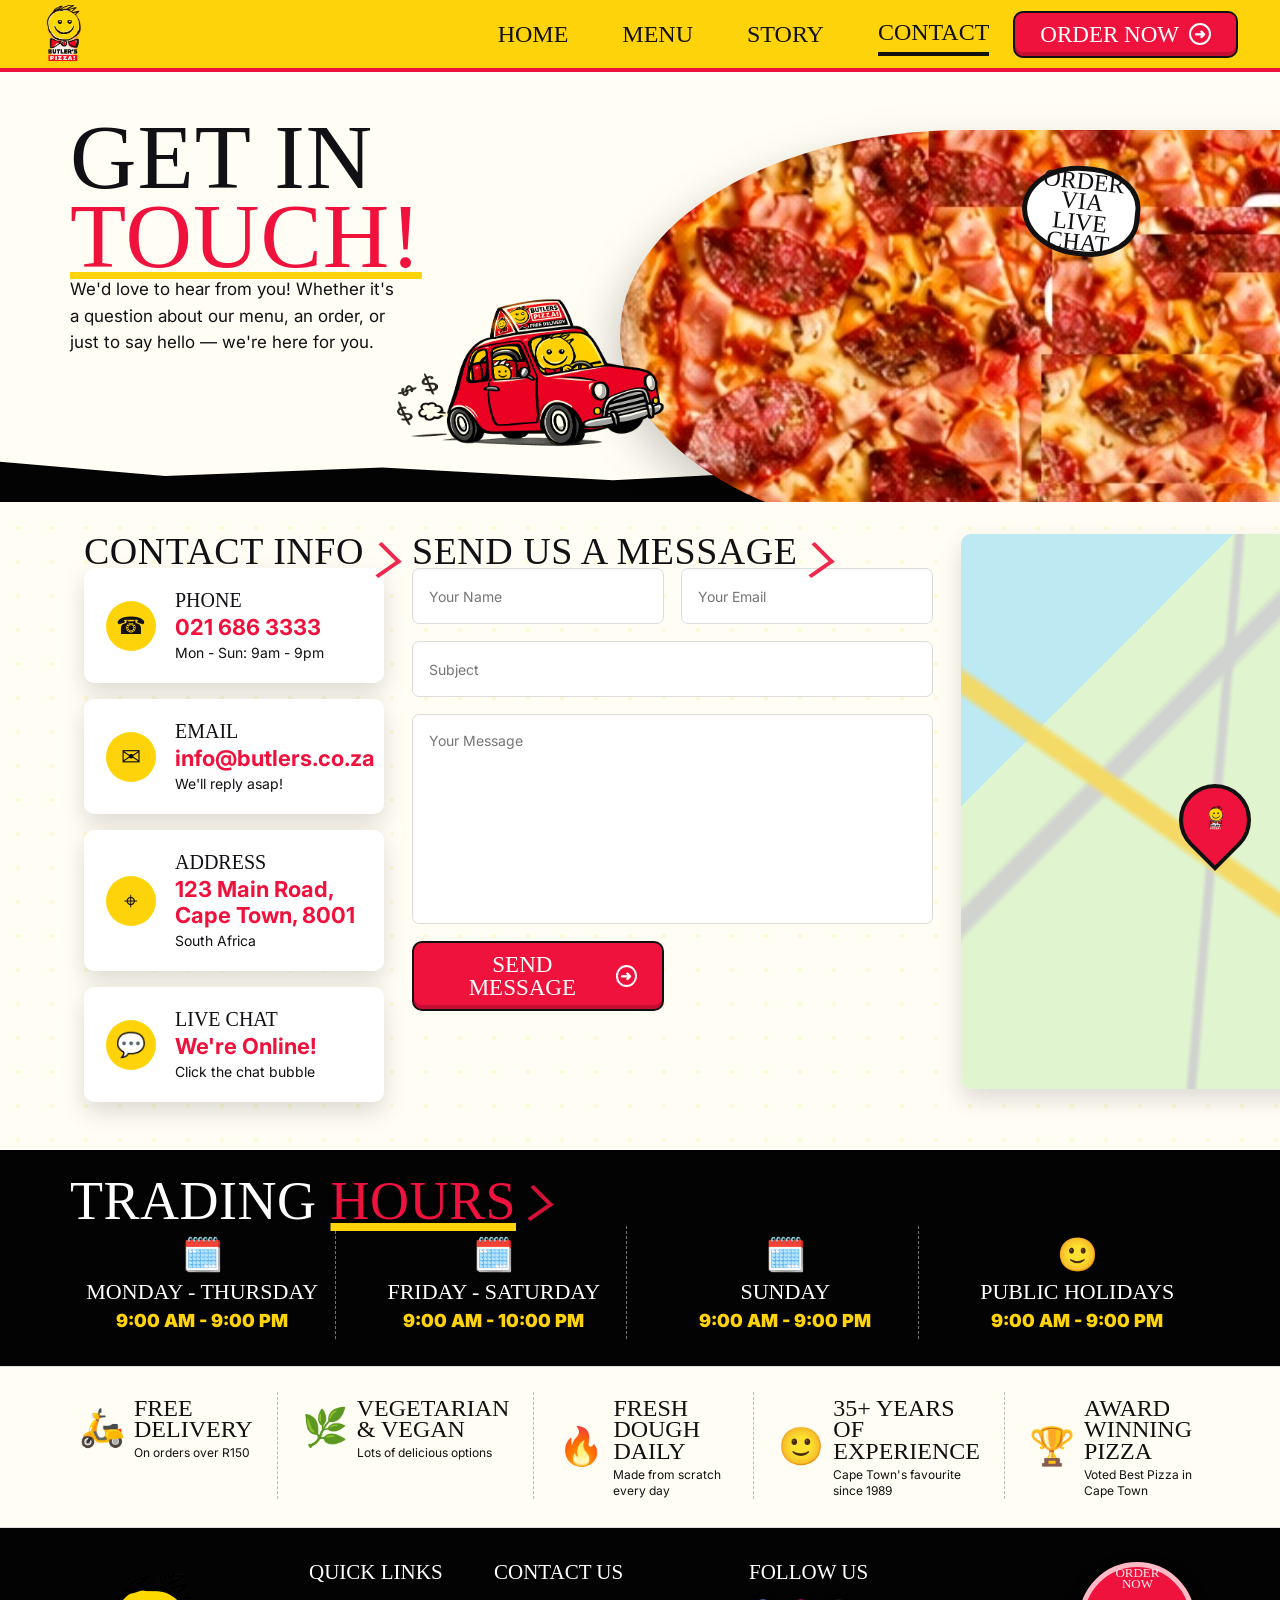
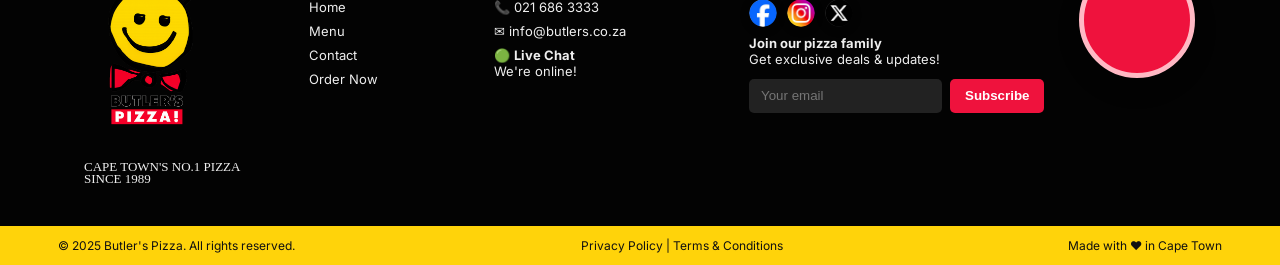
==== contact.html @ 82b2c45b "Initial Butler's Pizza website" ====
<!DOCTYPE html>

<html lang="en">
<head>
<meta charset="utf-8"/>
<meta content="width=device-width, initial-scale=1.0" name="viewport"/>
<title>
   Butler's Pizza | Contact
  </title>
<link href="https://fonts.googleapis.com" rel="preconnect"/>
<link crossorigin="" href="https://fonts.gstatic.com" rel="preconnect"/>
<link href="https://fonts.googleapis.com/css2?family=Chewy&amp;family=Inter:wght@500;700;800;900&amp;display=swap" rel="stylesheet"/>
<link href="styles.css" rel="stylesheet"/>
</head>
<body class="contact-page">
<header class="site-header">
<a class="brand" href="index.html">
<img alt="Butler's Pizza" src="assets/logo-butlers-crop.png"/>
</a>
<nav class="main-nav">
<a class="" href="index.html">
     Home
    </a>
<a class="" href="menu.html">
     Menu
    </a>
<a class="" href="story.html">
     Story
    </a>
<a class="active" href="contact.html">
     Contact
    </a>
</nav>
<a class="top-order" href="order-now.html">
    Order Now
    <span class="circle-icon">
     ➜
    </span>
</a>
</header>
<main>
<section class="page-hero contact">
<div class="hero-copy">
<h1>
      Get In
      <br/>
<strong>
       Touch!
      </strong>
</h1>
<p>
      We'd love to hear from you! Whether it's a question about our menu, an order, or just to say hello — we're here for you.
     </p>
<img alt="Delivery car" class="hero-car" src="assets/delivery-car-trim.png"/>
</div>
<div class="page-visual">
<img alt="Hot pizza" class="hero-pizza" src="assets/hero-pizza-clean.jpg"/>
<div class="bubble">
      Order
      <br/>
      via
      <br/>
      live chat
     </div>
</div>
</section>
<section class="section">
<div class="contact-layout">
<div>
<h2 class="section-title" style="font-size:38px">
       Contact Info
      </h2>
<div class="contact-card">
<div class="round">
        ☎
       </div>
<div>
<h3>
         Phone
        </h3>
<strong>
         021 686 3333
        </strong>
<p>
         Mon - Sun: 9am - 9pm
        </p>
</div>
</div>
<div class="contact-card">
<div class="round">
        ✉
       </div>
<div>
<h3>
         Email
        </h3>
<strong>
         info@butlers.co.za
        </strong>
<p>
         We'll reply asap!
        </p>
</div>
</div>
<div class="contact-card">
<div class="round">
        ⌖
       </div>
<div>
<h3>
         Address
        </h3>
<strong>
         123 Main Road,
         <br/>
         Cape Town, 8001
        </strong>
<p>
         South Africa
        </p>
</div>
</div>
<div class="contact-card">
<div class="round">
        💬
       </div>
<div>
<h3>
         Live Chat
        </h3>
<strong>
         We're Online!
        </strong>
<p>
         Click the chat bubble
        </p>
</div>
</div>
</div>
<div>
<h2 class="section-title" style="font-size:38px">
       Send Us A Message
      </h2>
<form class="form-grid">
<input placeholder="Your Name"/>
<input placeholder="Your Email"/>
<input class="wide" placeholder="Subject"/>
<textarea class="wide" placeholder="Your Message"></textarea>
<button class="btn red" type="button">
        Send Message
        <span class="circle-icon">
         ➜
        </span>
</button>
</form>
</div>
<div class="map-card">
<div class="map-pin">
<img src="assets/logo-butlers-trim.png"/>
</div>
</div>
</div>
</section>
<section class="hours-band">
<div class="hours-inner">
<h2 class="section-title">
      Trading
      <span>
       Hours
      </span>
</h2>
<div class="hours-grid">
<article class="hours-card">
<div class="emoji">
        🗓️
       </div>
<h3>
        Monday - Thursday
       </h3>
<p>
        9:00 AM - 9:00 PM
       </p>
</article>
<article class="hours-card">
<div class="emoji">
        🗓️
       </div>
<h3>
        Friday - Saturday
       </h3>
<p>
        9:00 AM - 10:00 PM
       </p>
</article>
<article class="hours-card">
<div class="emoji">
        🗓️
       </div>
<h3>
        Sunday
       </h3>
<p>
        9:00 AM - 9:00 PM
       </p>
</article>
<article class="hours-card">
<div class="emoji">
        🙂
       </div>
<h3>
        Public Holidays
       </h3>
<p>
        9:00 AM - 9:00 PM
       </p>
</article>
</div>
</div>
</section>
<section class="feature-band light">
<article>
<span class="feature-icon">
      🛵
     </span>
<div>
<h3>
       Free Delivery
      </h3>
<p>
       On orders over R150
      </p>
</div>
</article>
<article>
<span class="feature-icon">
      🌿
     </span>
<div>
<h3>
       Vegetarian &amp; Vegan
      </h3>
<p>
       Lots of delicious options
      </p>
</div>
</article>
<article>
<span class="feature-icon">
      🔥
     </span>
<div>
<h3>
       Fresh Dough Daily
      </h3>
<p>
       Made from scratch every day
      </p>
</div>
</article>
<article>
<span class="feature-icon">
      🙂
     </span>
<div>
<h3>
       35+ Years of Experience
      </h3>
<p>
       Cape Town's favourite since 1989
      </p>
</div>
</article>
<article>
<span class="feature-icon">
      🏆
     </span>
<div>
<h3>
       Award Winning Pizza
      </h3>
<p>
       Voted Best Pizza in Cape Town
      </p>
</div>
</article>
</section>
</main>
<footer class="site-footer">
<div class="footer-inner">
<div class="footer-logo">
<img src="assets/Main-logo.png"/>
<p>
      Cape Town's No.1 Pizza
      <br/>
      Since 1989
     </p>
</div>
<div>
<h3>
      Quick Links
     </h3>
<a href="index.html">
      Home
     </a>
<a href="menu.html">
      Menu
     </a>
<a href="contact.html">
      Contact
     </a>
<a href="order-now.html">
      Order Now
     </a>
</div>
<div>
<h3>
      Contact Us
     </h3>
<p>
      📞 021 686 3333
     </p>
<p>
      ✉ info@butlers.co.za
     </p>
<p>
      🟢
      <b>
       Live Chat
      </b>
<br/>
      We're online!
     </p>
</div>
<div>
<h3>
      Follow Us
     </h3>
<div class="socials"><a aria-label="Facebook" class="social-link facebook" href="#"><img alt="Facebook" src="assets/facebook.png"/></a><a aria-label="Instagram" class="social-link instagram" href="#"><img alt="Instagram" src="assets/instagram.png"/></a><a aria-label="X" class="social-link x" href="#"><img alt="X" src="assets/x.png"/></a></div>
<p>
<b>
       Join our pizza family
      </b>
<br/>
      Get exclusive deals &amp; updates!
     </p>
<div class="subscribe">
<input placeholder="Your email"/>
<button>
       Subscribe
      </button>
</div>
</div>
<a class="floating-order" href="order-now.html">
     Order
     <br/>
     Now
    </a>
</div>
<div class="legal">
<span>
     © 2025 Butler's Pizza. All rights reserved.
    </span>
<span>
     Privacy Policy | Terms &amp; Conditions
    </span>
<span>
     Made with ❤ in Cape Town
    </span>
</div>
</footer>
</body>
</html>
---- styles.css ----
:root {
    --yellow:#ffd30a;
    --red:#ef123d;
    --orange:#ff8500;
    --ink:#111115;
    --paper:#fffdf4;
    --muted:#4f4f55;
    --shadow:0 10px 24px rgba(0,0,0,.14);
    --display:'Chewy','Comic Sans MS',cursive;
    --body:'Inter',Arial,sans-serif
}

* {
    box-sizing:border-box
}

html {
    scroll-behavior:smooth
}

body {
    margin:0;
    color:var(--ink);
    font-family:var(--body);
    background:var(--paper);
    overflow-x:hidden
}

a {
    text-decoration:none;
    color:inherit
}

.site-header {
    height:72px;
    background:var(--yellow);
    display:flex;
    align-items:center;
    padding:0 42px;
    border-bottom:4px solid var(--red);
    gap:24px;
    position:sticky;
    top:0;
    z-index:50
}

.brand {
    height: 100%;
    display: flex;
    align-items: center;
    flex-shrink: 0;
}

.brand img {
    width: auto;
    height: 58px;
    max-height: 58px;
    object-fit: contain;
    display: block;
}

.main-nav {
    margin-left:auto;
    display:flex;
    gap:54px;
    align-items:center;
    font:24px/1 var(--display);
    text-transform:uppercase
}

.main-nav a {
    padding:8px 0
}

.main-nav a.active {
    border-bottom:4px solid #111
}

.top-order,.btn {
    display:inline-flex;
    align-items:center;
    justify-content:center;
    gap:10px;
    border:2px solid rgba(0,0,0,.18);
    box-shadow:inset 0 -4px rgba(0,0,0,.18);
    text-transform:uppercase;
    font:23px/1 var(--display);
    border-radius:10px;
    min-height:46px;
    padding:10px 25px;
    transition:transform .2s ease, box-shadow .2s ease, background-color .2s ease, color .2s ease
}

.top-order:hover,.btn:hover {
    transform:translateY(-2px);
    box-shadow:inset 0 -4px rgba(0,0,0,.18),0 10px 20px rgba(0,0,0,.16)
}

.top-order,.btn.red {
    background:var(--red);
    color:#fff
}

.btn.red:hover {
    background:#ff214f
}

.btn.yellow {
    background:var(--yellow);
    color:#080808
}

.btn.yellow:hover {
    background:#ffe15f
}

.btn.small {
    font-size:17px;
    min-height:38px;
    padding:8px 17px
}

.btn.tiny {
    font-size:13px;
    min-height:28px;
    padding:5px 10px
}

.circle-icon {
    display:grid;
    place-items:center;
    width:22px;
    height:22px;
    border:2px solid currentColor;
    border-radius:50%;
    font:800 14px/1 'Segoe UI Symbol', Arial, sans-serif;
    transition:transform .2s ease, background-color .2s ease, border-color .2s ease
}

.hero-buttons .btn:hover .circle-icon {
    transform:translateX(3px) scale(1.05);
    background:rgba(255,255,255,.18)
}

.hero,.page-hero {
    position:relative;
    min-height:430px;
    display:grid;
    grid-template-columns:42% 58%;
    background:#fffdf4;
    overflow:hidden;
    padding:48px 70px 0
}

.hero:after,.page-hero:after {
    content:"";
    position:absolute;
    left:-3%;
    right:-3%;
    bottom:-2px;
    height:70px;
    background:#030303;
    clip-path:polygon(0 35%,15% 60%,31% 48%,48% 66%,64% 50%,82% 62%,100% 35%,100% 100%,0 100%)
}

.hero-copy {
    position:relative;
    z-index:2
}

.hero h1,.page-hero h1 {
    font:88px/.86 var(--display);
    text-transform:uppercase;
    margin:0;
    max-width:470px;
    letter-spacing:1px
}

.hero h1 strong,.page-hero h1 strong,.red-word {
    color:var(--red);
    font:inherit;
    text-decoration:underline;
    text-decoration-color:var(--yellow);
    text-decoration-thickness:.08em;
    text-underline-offset:.05em;
    text-decoration-skip-ink:auto
}

.since {
    font:34px/1 var(--display);
    letter-spacing:.27em;
    margin-top:20px;
    text-transform:uppercase
}

.hero-copy p,.page-hero p {
    font-size:17px;
    line-height:1.55;
    max-width:330px;
    margin:0 0 20px
}

.hero-buttons {
    display:flex;
    gap:16px
}

.hero-visual,.page-visual {
    position:relative;
    min-height:370px
}

.hero-pizza {
    position:absolute;
    right:-80px;
    bottom:0;
    width:560px;
    height:420px;
    border-radius:50% 0 0 50%;
    object-fit:cover
}

.hero-car {
    position:absolute;
    left:110px;
    bottom:23px;
    width:325px;
    z-index:3
}

.hero-logo-peek {
    position:absolute;
    left:92px;
    top:25px;
    width:78px;
    z-index:4
}

.bubble {
    position:absolute;
    right:88px;
    top:22px;
    z-index:5;
    width:118px;
    height:90px;
    background:white;
    border:5px solid #111;
    border-radius:54% 46% 47% 53%;
    display:grid;
    place-items:center;
    text-align:center;
    font:24px/.85 var(--display);
    text-transform:uppercase;
    transform:rotate(6deg)
}

.badges {
    position:absolute;
    right:15px;
    top:144px;
    display:grid;
    gap:12px;
    z-index:5
}

.badge {
    width:164px;
    background:white;
    border-radius:10px;
    box-shadow:0 5px 14px rgba(0,0,0,.18);
    padding:10px 13px;
    text-align:center;
    font:18px/.95 var(--display);
    text-transform:uppercase
}

.badge span {
    margin-right:6px
}

.feature-band {
    background:#030303;
    color:white;
    display:grid;
    grid-template-columns:repeat(5,1fr);
    padding:25px 55px 28px
}

.feature-band.light {
    background:#fffdf4;
    color:#111;
    border-top:1px solid #ddd;
    border-bottom:1px solid #ddd
}

.feature-band article {
    min-height:98px;
    text-align:center;
    display:grid;
    align-content:start;
    justify-items:center;
    padding:0 24px;
    border-right:1px dashed rgba(255,255,255,.4)
}

.feature-band.light article {
    border-right:1px dashed #bbb;
    grid-template-columns:55px 1fr;
    text-align:left;
    align-items:center;
    justify-items:start;
    min-height:80px
}

.feature-band article:last-child {
    border-right:0
}

.feature-icon {
    font-size:37px;
    line-height:1
}

.feature-band h3 {
    margin:6px 0 4px;
    font:24px/.9 var(--display);
    text-transform:uppercase
}

.feature-band p {
    margin:0;
    font-size:13px;
    line-height:1.35
}

.feature-band.light p {
    font-size:12px
}

.section {
    max-width:1180px;
    margin:0 auto;
    padding:32px 34px
}

.section-head {
    display:flex;
    align-items:center;
    justify-content:space-between;
    margin-bottom:22px
}

.section-title {
    font:54px/.9 var(--display);
    text-transform:uppercase;
    margin:0
}

.section-title span {
    color:var(--red);
    text-decoration:underline;
    text-decoration-color:var(--yellow);
    text-decoration-thickness:.14em
}

.pizza-grid,.deal-grid {
    display:grid;
    grid-template-columns:repeat(4,1fr);
    gap:24px
}

.pizza-card {
    background:white;
    border-radius:8px;
    overflow:hidden;
    box-shadow:var(--shadow);
    border:1px solid #e2ded5
}

.pizza-card img {
    width:100%;
    height:145px;
    object-fit:cover;
    display:block
}

.pizza-body {
    padding:14px 15px 16px
}

.pizza-body h3 {
    font:25px/.9 var(--display);
    margin:0 0 9px;
    text-transform:uppercase
}

.pizza-info {
    display:grid;
    grid-template-columns:1fr auto;
    gap:8px;
    align-items:end
}

.pizza-info p {
    min-height:46px;
    margin:0;
    font-size:13px;
    line-height:1.35
}

.from {
    font-size:10px;
    text-transform:uppercase;
    display:block;
    color:#111
}

.price {
    font:27px/.9 var(--display);
    color:var(--red);
    white-space:nowrap
}

.card-row {
    display:flex;
    align-items:center;
    justify-content:space-between;
    margin-top:12px;
    gap:10px
}

.order-card {
    background:var(--yellow);
    border:2px solid #111;
    border-radius:5px;
    padding:8px 18px 6px;
    font:16px/1 var(--display);
    text-transform:uppercase;
    box-shadow:inset 0 -3px rgba(0,0,0,.18)
}

.deal-card {
    min-height: 250px;
    border-radius: 12px;
    padding: 22px 22px 70px;
    position: relative;
    overflow: hidden;
    box-shadow: var(--shadow);
    border: 2px solid rgba(0, 0, 0, 0.1);
}

.deal-card:after {
    content: '◔';
    position: absolute;
    right: 15px;
    bottom: 12px;
    font: 82px/1 var(--display);
    opacity: 0.35;
    z-index: 1;
}

.deal-card small,.deal-card h3,.deal-card p,.deal-card strong,.deal-card a {
    position:relative;
    z-index:1
}

.deal-card small {
    font:20px/1 var(--display);
    color:white;
    text-transform:uppercase
}

.deal-card h3 {
    font: 47px/.78 var(--display);
    text-transform: uppercase;
    margin: 0 0 14px;
}

.deal-card p {
    font-weight: 900;
    line-height: 1.3;
    margin: 0 0 10px;
}

.deal-card strong {
    font: 39px/.9 var(--display);
    color: white;
    display: block;
    margin-bottom: 5px;
}

.deal-card em {
    display:block;
    font-style:normal;
    font-weight:900;
    text-transform:uppercase;
    font-size:12px
}

.deal-card a {
    position: absolute;
    left: 22px;
    bottom: 18px;
    z-index: 3;
    background: #050505;
    color: white;
    border-radius: 5px;
    padding: 9px 15px;
    font: 15px/1 var(--display);
    text-transform: uppercase;
}

.green-card {
    background:#49bd3e
}

.yellow-card {
    background:var(--yellow)
}

.red-card {
    background:var(--red)
}

.orange-card {
    background:#ff8218
}

.story-section {
    display:grid;
    grid-template-columns:130px 215px 1fr;
    gap:24px;
    align-items:center
}

.story-badge {
    width:215px
}

.story-title .section-title {
    font-size:45px;
    margin-bottom:12px
}

.timeline {
    display:grid;
    grid-template-columns:repeat(4,1fr);
    gap:30px
}

.timeline article {
    position:relative;
    min-height:132px
}

.timeline article:not(:last-child):after {
    content:"";
    position:absolute;
    top:34px;
    left:65px;
    right:-36px;
    border-top:2px dashed #aaa
}

.timeline .icon {
    font-size:42px
}

.timeline h3 {
    font:23px/.9 var(--display);
    margin:5px 0;
    text-transform:uppercase
}

.timeline p {
    font-size:12px;
    line-height:1.4;
    margin:0
}

.locations {
    display:grid;
    grid-template-columns:repeat(6,1fr);
    gap:12px
}

.loc-card {
    position:relative;
    overflow:hidden;
    text-align:center;
    background:white;
    border-radius:8px;
    box-shadow:var(--shadow);
    padding:14px 10px;
    transition:transform 0.2s ease, outline 0.2s ease;
}

.loc-card .building {
    font-size:35px
}

.loc-card h3 {
    font:19px/.9 var(--display);
    text-transform:uppercase;
    margin:2px 0
}

.loc-card p {
    font-size:11px;
    color:#0a8e2b;
    margin:4px 0 10px;
    font-weight:900;
    text-transform:uppercase
}

.loc-card .loc-actions {
    display:grid;
    grid-template-columns:1fr 1fr;
    gap:6px
}

.loc-card a {
    background:#eee;
    border-radius:5px;
    padding:6px;
    font-size:10px;
    font-weight:900;
    text-transform:uppercase
}

.tabs-band {
    background:#030303;
    color:white;
    display:flex;
    align-items:center;
    justify-content:center;
    gap:58px;
    padding:28px 60px
}

.tab-item {
    text-align:center;
    font:19px/1 var(--display);
    text-transform:uppercase
}

.tab-icon {
    display:grid;
    place-items:center;
    width:54px;
    height:54px;
    border-radius:50%;
    margin:0 auto 8px;
    border:3px solid white;
    background:var(--yellow);
    font-size:28px
}

.tab-item.active {
    color:white
}

.tab-item.active:after {
    content:"";
    display:block;
    width:54px;
    height:5px;
    background:var(--yellow);
    margin:8px auto 0
}

.menu-tools {
    margin-left:auto;
    display:flex;
    gap:15px
}

.search {
    width:240px;
    height:48px;
    border:1px solid #777;
    border-radius:24px;
    background:#050505;
    color:white;
    padding:0 20px
}

.sort {
    height:48px;
    border:0;
    border-radius:24px;
    background:var(--yellow);
    padding:0 28px;
    font-weight:900;
    text-transform:uppercase
}

.more-btn {
    text-align:center;
    margin:28px auto 0
}

.contact-layout {
    display:grid;
    grid-template-columns:300px 1fr 420px;
    gap:28px;
    align-items:start
}

.contact-card {
    background:white;
    border-radius:10px;
    box-shadow:var(--shadow);
    padding:22px;
    margin-bottom:16px;
    display:grid;
    grid-template-columns:55px 1fr;
    gap:14px;
    align-items:center
}

.contact-card .round {
    width:50px;
    height:50px;
    background:var(--yellow);
    border-radius:50%;
    display:grid;
    place-items:center;
    font-size:24px
}

.contact-card h3 {
    font:20px/1 var(--display);
    margin:0;
    text-transform:uppercase
}

.contact-card strong {
    display:block;
    color:var(--red);
    font-size:22px;
    margin:4px 0
}

.contact-card p {
    margin:0;
    font-size:14px
}

.form-grid {
    display:grid;
    grid-template-columns:1fr 1fr;
    gap:17px
}

.form-grid input,.form-grid textarea,.order-form input,.order-form textarea {
    border:1px solid #ddd;
    border-radius:7px;
    background:white;
    padding:0 16px;
    height:56px;
    font:14px var(--body);
    box-shadow:inset 0 1px 2px rgba(0,0,0,.03)
}

.form-grid .wide,.order-form .wide {
    grid-column:1/-1
}

.form-grid textarea,.order-form textarea {
    height:210px;
    padding-top:17px;
    resize:none
}

.map-card {
    height:555px;
    border-radius:10px;
    box-shadow:var(--shadow);
    overflow:hidden;
    background:linear-gradient(135deg,#bde9f2 0 28%,#dff4cf 28% 100%);
    position:relative
}

.map-card:before {
    content:"";
    position:absolute;
    inset:0;
    background:linear-gradient(35deg,transparent 46%,#f7d75b 47% 49%,transparent 50%),linear-gradient(95deg,transparent 58%,#d0d0d0 59% 60%,transparent 61%),linear-gradient(135deg,transparent 38%,#d0d0d0 39% 41%,transparent 42%);
    opacity:.9
}

.map-pin {
    position:absolute;
    left:52%;
    top:45%;
    transform:translate(-50%,-50%);
    width:72px;
    height:72px;
    border-radius:50% 50% 50% 0;
    background:var(--red);
    transform:rotate(-45deg);
    display:grid;
    place-items:center;
    border:4px solid #111
}

.map-pin img {
    transform:rotate(45deg);
    width:48px
}

.hours-band {
    background:#030303;
    color:#fff;
    padding:27px 70px
}

.hours-inner {
    max-width:1180px;
    margin:auto
}

.hours-grid {
    display:grid;
    grid-template-columns:repeat(4,1fr);
    gap:26px;
    text-align:center
}

.hours-card {
    border-right:1px dashed rgba(255,255,255,.45);
    padding:8px
}

.hours-card:last-child {
    border-right:0
}

.hours-card .emoji {
    font-size:33px
}

.hours-card h3 {
    font:22px/1 var(--display);
    text-transform:uppercase;
    margin:7px 0
}

.hours-card p {
    font-size:18px;
    color:var(--yellow);
    font-weight:900;
    margin:0
}

.order-layout {
    display:grid;
    grid-template-columns:1.45fr .95fr;
    gap:55px
}

.order-form {
    display:grid;
    grid-template-columns:1fr 1fr;
    gap:18px
}

.order-form textarea {
    height:120px
}

.cart-box {
    background:#fffaf1;
    border:1px solid #e2ddd3;
    border-radius:10px;
    box-shadow:var(--shadow);
    padding:24px
}

.cart-empty {
    text-align:center;
    padding:10px 10px 25px;
    border-bottom:1px dashed #bbb
}

.cart-empty img {
    width:155px
}

.cart-empty h3 {
    margin:4px 0;
    font-size:20px
}

.cart-line {
    display:flex;
    justify-content:space-between;
    font-weight:900;
    margin:18px 0
}

.cart-total {
    display:flex;
    justify-content:space-between;
    border-top:1px solid #ddd;
    padding-top:18px;
    font:31px/1 var(--display);
    text-transform:uppercase
}

.cart-total strong {
    color:var(--red)
}

.addons {
    display:grid;
    grid-template-columns:repeat(5,1fr);
    gap:20px
}

.addon-card {
    background:white;
    box-shadow:var(--shadow);
    border-radius:8px;
    padding:14px;
    position:relative;
    min-height:190px
}

.addon-img {
    height:88px;
    display:grid;
    place-items:center;
    font-size:58px
}

.addon-card h3 {
    font:18px/1 var(--display);
    text-transform:uppercase;
    margin:8px 0
}

.addon-card strong {
    color:var(--red);
    font-size:20px
}

.add-btn {
    position:absolute;
    right:14px;
    bottom:14px;
    width:36px;
    height:36px;
    border-radius:50%;
    background:var(--yellow);
    display:grid;
    place-items:center;
    font-size:30px;
    font-weight:900
}

.site-footer {
    background:#030303;
    color:white
}

.footer-inner {
    max-width:1180px;
    margin:auto;
    display:grid;
    grid-template-columns:190px 150px 220px 1fr 140px;
    gap:35px;
    padding:34px
}

.footer-logo img {
    width:130px
}

.footer-logo p {
    font:17px/.9 var(--display);
    text-transform:uppercase;
    margin:4px 0
}

.site-footer h3 {
    font:21px/1 var(--display);
    text-transform:uppercase;
    margin:0 0 16px
}

.site-footer a,.site-footer p {
    display:block;
    color:#eee;
    font-size:13px;
    margin:0 0 8px
}

.socials {
    display:flex;
    gap:10px
}

.socials span {
    width:24px;
    height:24px;
    border-radius:50%;
    display:grid;
    place-items:center;
    background:#1d75ff
}

.socials span:nth-child(2) {
    background:var(--red)
}

.socials span:nth-child(3) {
    background:#222;
    border:1px solid #555
}

.subscribe {
    display:flex;
    gap:8px;
    margin-top:12px
}

.subscribe input {
    background:#222;
    border:0;
    border-radius:5px;
    height:34px;
    padding:0 12px;
    color:white
}

.subscribe button {
    background:var(--red);
    color:white;
    border:0;
    border-radius:5px;
    font-weight:900;
    padding:0 15px
}

.floating-order {
    width:116px;
    height:116px;
    background:var(--red);
    border:5px solid #ffb9c4;
    border-radius:50%;
    display:grid;
    place-items:center;
    text-align:center;
    font:25px/.85 var(--display);
    text-transform:uppercase;
    box-shadow:var(--shadow)
}

.legal {
    background:var(--yellow);
    color:#111;
    display:flex;
    justify-content:space-between;
    padding:12px 58px;
    font-size:12px
}

.page-hero.menu .hero-pizza,.page-hero.contact .hero-pizza,.page-hero.order .hero-pizza {
    right:-30px;
    width:640px;
    height:420px;
    border-radius:50% 0 0 50%
}

.page-hero.menu h1,.page-hero.contact h1,.page-hero.order h1 {
    font-size:92px
}

.page-hero.menu .hero-car,.page-hero.contact .hero-car,.page-hero.order .hero-car {
    left:170px;
    width:260px
}

.page-hero.contact .hero-car,.page-hero.order .hero-car {
    left:325px;
    width:270px
}

.compact-features {
    display:grid;
    grid-template-columns:repeat(4,1fr);
    gap:0;
    padding:18px 55px;
    background:#fffdf4;
    border-bottom:1px solid #ddd
}

.compact-features article {
    display:grid;
    grid-template-columns:55px 1fr;
    align-items:center;
    border-right:1px dashed #bbb;
    padding:0 25px
}

.compact-features article:last-child {
    border-right:0
}

.compact-features .feature-icon {
    font-size:36px
}

.compact-features h3 {
    font:19px/1 var(--display);
    text-transform:uppercase;
    margin:0 0 4px
}

.compact-features p {
    font-size:13px;
    margin:0
}

@media(max-width:900px) {
    .site-header {
        height:auto;
        flex-wrap:wrap;
        padding:10px 18px
    }

    .main-nav {
        order:3;
        width:100%;
        justify-content:center;
        gap:24px;
        font-size:20px
    }

    .top-order {
        margin-left:auto
    }

    .hero,.page-hero {
        grid-template-columns:1fr;
        padding:35px 25px 0;
        min-height:680px
    }

    .hero h1,.page-hero h1 {
        font-size:60px
    }

    .hero-pizza,.page-hero.menu .hero-pizza,.page-hero.contact .hero-pizza,.page-hero.order .hero-pizza {
        right:-190px;
        width:530px;
        height:360px
    }

    .hero-car,.page-hero.menu .hero-car,.page-hero.contact .hero-car,.page-hero.order .hero-car {
        left:20px;
        width:230px
    }

    .badges,.bubble {
        display:none
    }

    .feature-band,.compact-features {
        grid-template-columns:1fr 1fr
    }

    .pizza-grid,.deal-grid,.addons {
        grid-template-columns:1fr 1fr
    }

    .story-section,.contact-layout,.order-layout {
        grid-template-columns:1fr
    }

    .locations {
        grid-template-columns:1fr 1fr
    }

    .tabs-band {
        flex-wrap:wrap;
        gap:22px
    }

    .footer-inner {
        grid-template-columns:1fr 1fr
    }

    .legal {
        flex-direction:column;
        text-align:center;
        gap:6px
    }

    .contact-layout {
        display:block
    }

    .map-card {
        height:360px
    }

    .form-grid,.order-form {
        grid-template-columns:1fr
    }
}

@media(max-width:560px) {
     .brand img {
        width: auto;
        height: 48px;
        max-height: 48px;
    }

    .main-nav {
        font-size:18px
    }

    .top-order {
        font-size:18px;
        padding:8px 15px
    }

    .section {
        padding:28px 18px
    }

    .section-title {
        font-size:42px
    }

    .pizza-grid,.deal-grid,.addons,.feature-band,.compact-features,.hours-grid,.locations,.footer-inner {
        grid-template-columns:1fr
    }

    .feature-band article,.compact-features article {
        border-right:0;
        border-bottom:1px dashed #bbb
    }

    .hero-buttons {
        flex-direction:column;
        align-items:start
    }

    .footer-inner {
        padding:25px
    }

    .floating-order {
        width:90px;
        height:90px;
        font-size:20px
    }
}

.story-page {
    background: #fff;
}

.story-intro {
    position: relative;
    overflow: hidden;
    background: #fff;
    padding: 56px 38px 72px;
}

.story-intro-inner {
    width: min(1180px, 100%);
    margin: 0 auto;
    display: grid;
    grid-template-columns: minmax(250px, 360px) 1fr;
    gap: 70px;
    align-items: center;
}

.story-anniversary {
    display: flex;
    justify-content: center;
    align-items: center;
}

.story-anniversary img {
    width: 100%;
    max-width: 345px;
    height: auto;
    display: block;
}

.story-copy {
    max-width: 740px;
    color: #2a2727;
    font-family: var(--body);
}

.story-copy p {
    margin: 0 0 24px;
    font-size: clamp(17px, 1.65vw, 25px);
    line-height: 1.42;
}

.story-copy p:last-child {
    margin-bottom: 0;
}

.drop-cap {
    float: left;
    margin: -10px 10px 0 0;
    color: #111;
    font-family: var(--display);
    font-size: 86px;
    line-height: 0.92;
}

.story-promise {
    position: relative;
    overflow: hidden;
    color: #16120d;
    background: #fff;
    padding-top: 50px;
}

.story-promise::before {
    content: "";
    position: absolute;
    inset: 0 -7% -80px;
    z-index: 0;
    background: var(--yellow);
    border-radius: 55% 55% 0 0 / 22% 22% 0 0;
}

.story-promise-inner {
    position: relative;
    z-index: 1;
    width: min(1180px, calc(100% - 52px));
    margin: 0 auto;
    padding: 54px 0 48px;
}

.story-notes {
    margin-bottom: 10px;
    font-family: var(--display);
}

.story-notes p {
    margin: 0 0 4px;
    font-size: clamp(16px, 1.45vw, 21px);
    line-height: 1.15;
}

.story-warning {
    margin-top: 12px !important;
}

.promise-copy h1 {
    margin: 12px 0 4px;
    font: clamp(31px, 4vw, 58px) / 0.95 var(--display);
    text-transform: uppercase;
    letter-spacing: 0.01em;
}

.promise-copy p {
    max-width: 1000px;
    margin: 0;
    font-family: var(--display);
    font-size: clamp(18px, 1.65vw, 24px);
    font-style: italic;
    line-height: 1.25;
}

.story-trust-row {
    display: grid;
    grid-template-columns: 175px minmax(260px, 1fr) 210px 170px;
    gap: 28px;
    align-items: end;
    margin-top: 34px;
}

.service-badge img,
.award-badge img {
    width: 100%;
    height: auto;
    display: block;
}

.service-badge img {
    max-width: 165px;
}

.award-badge img {
    max-width: 155px;
    margin-left: auto;
}

.care-details {
    font-family: var(--display);
    text-transform: uppercase;
}

.care-details p {
    margin: 0 0 7px;
    font-size: clamp(16px, 1.45vw, 22px);
}

.care-details span {
    display: inline-block;
    min-width: 150px;
    font-weight: 400;
}

.care-details strong {
    font-weight: 900;
}

.care-details a {
    display: inline-block;
    margin: 3px 0 8px;
    font-size: clamp(18px, 1.55vw, 24px);
    font-weight: 900;
    text-transform: none;
}

.care-details .validity,
.care-details .terms {
    font-size: 17px;
}

.story-socials {
    display: grid;
    gap: 10px;
    justify-items: center;
    text-align: center;
    font-family: var(--display);
    font-size: 19px;
}

.social-row {
    display: flex;
    align-items: center;
    gap: 10px;
}

.social-row.compact {
    gap: 8px;
}

.social-circle {
    width: 48px;
    height: 48px;
    border-radius: 50%;
    display: grid;
    place-items: center;
    color: #fff;
    font: 900 27px / 1 Arial, sans-serif;
}

.facebook {
    background: #1976d2;
}

.instagram {
    background: linear-gradient(135deg, #7024c4, #ff3158, #ffb02e);
}

.x-social {
    background: #111;
}

.story-values {
    background: #fffdf4;
    border-top: 1px solid rgba(0, 0, 0, 0.1);
    border-bottom: 1px solid rgba(0, 0, 0, 0.1);
    padding: 30px 34px;
}

.story-values-inner {
    width: min(1180px, 100%);
    margin: 0 auto;
    display: grid;
    grid-template-columns: repeat(3, 1fr);
}

.story-values article {
    min-height: 150px;
    padding: 18px 36px;
    text-align: center;
    border-right: 1px dashed #aaa;
}

.story-values article:last-child {
    border-right: 0;
}

.story-values span {
    display: block;
    color: var(--red);
    font: 48px / 1 var(--display);
}

.story-values h2 {
    margin: 7px 0 8px;
    font: 26px / 1 var(--display);
    text-transform: uppercase;
}

.story-values p {
    max-width: 300px;
    margin: 0 auto;
    font-size: 14px;
    line-height: 1.45;
}

@media (max-width: 950px) {
    .story-intro-inner {
        grid-template-columns: 270px 1fr;
        gap: 36px;
    }

    .story-trust-row {
        grid-template-columns: 150px 1fr 170px;
    }

    .award-badge {
        grid-column: 3;
    }

    .story-socials {
        align-self: center;
    }
}

@media (max-width: 760px) {
    .story-intro {
        padding: 38px 22px 52px;
    }

    .story-intro-inner {
        grid-template-columns: 1fr;
        gap: 28px;
    }

    .story-anniversary img {
        max-width: 250px;
    }

    .story-copy p {
        font-size: 17px;
    }

    .drop-cap {
        font-size: 64px;
    }

    .story-promise::before {
        border-radius: 45% 45% 0 0 / 8% 8% 0 0;
    }

    .story-promise-inner {
        width: min(100% - 34px, 680px);
        padding-top: 42px;
    }

    .story-trust-row {
        grid-template-columns: 1fr 1fr;
        align-items: center;
    }

    .service-badge,
    .award-badge,
    .story-socials {
        justify-self: center;
    }

    .award-badge {
        grid-column: auto;
    }

    .care-details span {
        min-width: 130px;
    }

    .story-values-inner {
        grid-template-columns: 1fr;
    }

    .story-values article {
        border-right: 0;
        border-bottom: 1px dashed #aaa;
    }

    .story-values article:last-child {
        border-bottom: 0;
    }
}

@media (max-width: 520px) {
    .story-trust-row {
        grid-template-columns: 1fr;
        text-align: center;
    }

    .care-details span {
        display: block;
        min-width: 0;
    }

    .care-details a {
        overflow-wrap: anywhere;
    }

    .story-notes br {
        display: none;
    }
}

.locations-section {
    position: relative;
}

.locations-subtitle {
    margin: 8px 0 0;
    max-width: 460px;
    font-size: 14px;
    color: var(--muted);
}

.delivery-map-layout {
    display: grid;
    grid-template-columns: 1.3fr 0.9fr;
    gap: 28px;
    align-items: stretch;
}

.locations-section .locations {
    grid-template-columns: repeat(3, 1fr);
}

.loc-card::before {
    content: "";
    position: absolute;
    inset: 0;
    background:
        radial-gradient(circle at 18% 20%, rgba(255, 211, 10, 0.22), transparent 22%),
        linear-gradient(135deg, transparent 46%, rgba(239, 18, 61, 0.08) 47%, transparent 49%);
    pointer-events: none;
}

.loc-card > * {
    position: relative;
    z-index: 2;
}

.delivery-only {
    display: inline-block;
    margin-bottom: 10px;
    padding: 4px 9px;
    border-radius: 999px;
    background: #fff3b0;
    font-size: 10px;
    font-weight: 900;
    text-transform: uppercase;
}

.loc-actions {
    display: grid;
    grid-template-columns: 1fr 1fr;
    gap: 7px;
}

.loc-actions a {
    text-align: center;
}

.loc-actions a:first-child {
    background: #eeeeee;
    color: #111;
}

.loc-actions a:last-child {
    background: var(--red);
    color: white;
}

@media (max-width: 900px) {
    .delivery-map-layout {
        grid-template-columns: 1fr;
    }

    .locations-section .locations {
        grid-template-columns: repeat(2, 1fr);
    }

    
}

@media (max-width: 560px) {
    .locations-section .locations {
        grid-template-columns: 1fr;
    }
}

.delivery-panel {
    position: relative;
    min-height: 355px;
    border-radius: 14px;
    overflow: hidden;
    box-shadow: var(--shadow);
    border: 4px solid #111;
    background:
        radial-gradient(circle at 90% 12%, rgba(255, 255, 255, 0.35), transparent 20%),
        radial-gradient(circle at 12% 88%, rgba(239, 18, 61, 0.25), transparent 24%),
        var(--yellow);
    display: flex;
    align-items: center;
    justify-content: center;
    padding: 26px;
}

.delivery-panel::before {
    content: "";
    position: absolute;
    inset: 0;
    background:
        linear-gradient(45deg, transparent 48%, rgba(0, 0, 0, 0.08) 49%, transparent 50%),
        linear-gradient(-45deg, transparent 48%, rgba(0, 0, 0, 0.06) 49%, transparent 50%);
    background-size: 38px 38px;
    opacity: 0.45;
}

.delivery-panel-content {
    position: relative;
    z-index: 2;
    width: 100%;
    text-align: center;
}

.delivery-panel h3 {
    margin: 0 0 8px;
    font: 42px / 0.9 var(--display);
    text-transform: uppercase;
}

.delivery-panel p {
    max-width: 430px;
    margin: 0 auto 18px;
    font-size: 14px;
    line-height: 1.45;
    font-weight: 700;
}

.branch-search {
    display: grid;
    grid-template-columns: 1fr auto;
    gap: 10px;
    max-width: 430px;
    margin: 0 auto 24px;
}

.branch-search input {
    height: 48px;
    border: 3px solid #111;
    border-radius: 10px;
    padding: 0 16px;
    font-weight: 800;
    outline: none;
}

.branch-search button {
    height: 48px;
    border: 3px solid #111;
    border-radius: 10px;
    background: var(--red);
    color: white;
    padding: 0 20px;
    font: 18px / 1 var(--display);
    text-transform: uppercase;
    cursor: pointer;
    box-shadow: inset 0 -4px rgba(0, 0, 0, 0.2);
}

.delivery-route {
    display: flex;
    align-items: center;
    justify-content: center;
    gap: 10px;
    margin: 8px 0 22px;
    font: 18px / 1 var(--display);
    text-transform: uppercase;
}

.delivery-route img {
    width: 120px;
    height: auto;
}

.route-line {
    width: 55px;
    border-top: 3px dashed #111;
}

.branch-tags {
    display: flex;
    flex-wrap: wrap;
    justify-content: center;
    gap: 8px;
}

.branch-tags span {
    background: #030303;
    color: white;
    border-radius: 999px;
    padding: 7px 12px;
    font-size: 11px;
    font-weight: 900;
    text-transform: uppercase;
}

@media (max-width: 560px) {
    .delivery-panel {
        min-height: 390px;
        padding: 22px;
    }

    .delivery-panel h3 {
        font-size: 34px;
    }

    .branch-search {
        grid-template-columns: 1fr;
    }

    .delivery-route {
        flex-wrap: wrap;
    }

    .route-line {
        width: 38px;
    }

    .delivery-route img {
        width: 100px;
    }
}

.suburb-field {
    position: relative;
}

.suburb-suggestions {
    position: absolute;
    top: 54px;
    left: 0;
    right: 0;
    background: white;
    border: 3px solid #111;
    border-radius: 10px;
    overflow: hidden;
    z-index: 30;
    display: none;
    box-shadow: var(--shadow);
}

.branch-result {
    max-width: 430px;
    margin: -8px auto 18px;
    background: #030303;
    color: white;
    border-radius: 10px;
    padding: 12px 14px;
    font-size: 13px;
    font-weight: 800;
    line-height: 1.4;
}

.branch-result strong {
    color: var(--yellow);
    font: 22px / 1 var(--display);
    text-transform: uppercase;
}

.loc-card.branch-match {
    outline: 4px solid var(--red);
    transform: translateY(-4px);
}

.branch-search .suburb-suggestions {
    background: #ffffff;
    border: 3px solid #111;
    border-radius: 10px;
    overflow: hidden;
    z-index: 999;
}

.branch-search .suburb-suggestions button {
    width: 100%;
    height: auto;
    display: block;
    background: #ffffff;
    color: #111111;
    border: none;
    border-radius: 0;
    padding: 12px 14px;
    text-align: left;
    font-family: var(--body);
    font-size: 13px;
    font-weight: 900;
    text-transform: uppercase;
    box-shadow: none;
    cursor: pointer;
}

.branch-search .suburb-suggestions button:hover,
.branch-search .suburb-suggestions button:focus {
    background: var(--yellow);
    color: #111111;
    outline: none;
}


/* =========================================================
   Lively home refresh - playful Butler's-style sections
   ========================================================= */

body {
    background:
        radial-gradient(circle at 18px 18px, rgba(255, 211, 10, .12) 0 2px, transparent 2.5px),
        var(--paper);
    background-size: 34px 34px, auto;
}

.section {
    position: relative;
}

.section-title {
    position: relative;
    display: inline-block;
    letter-spacing: .5px;
}

.section-title::after {
    content: "";
    position: absolute;
    left: 12px;
    bottom: -9px;
    width: 88px;
    height: 7px;
    border-radius: 999px;
    background: var(--yellow);
    transform: rotate(-2deg);
    z-index: -1;
}

.section-title::before {
    content: "";
    position: absolute;
    right: -30px;
    top: 12px;
    width: 24px;
    height: 24px;
    border-top: 4px solid var(--red);
    border-right: 4px solid var(--red);
    transform: rotate(45deg) skew(-10deg);
    opacity: .9;
}

.btn,
.top-order,
.order-card {
    border: 2px solid #111;
}

.btn:hover,
.top-order:hover,
.order-card:hover {
    transform: translateY(-3px) rotate(-1deg);
}

/* SVG icon system */

.feature-svg,
.timeline-icon {
    display: grid;
    place-items: center;
}

.feature-svg svg {
    width: 52px;
    height: 52px;
    filter: drop-shadow(0 3px 0 rgba(255,255,255,.08));
}

.timeline-icon svg {
    width: 58px;
    height: 58px;
}

.svg-stroke {
    fill: none;
    stroke: #111;
    stroke-width: 5;
    stroke-linecap: round;
    stroke-linejoin: round;
}

.svg-stroke.green {
    stroke: #4ac43f;
}

.svg-fill {
    stroke: #111;
    stroke-width: 4;
    stroke-linejoin: round;
}

.svg-fill.yellow {
    fill: var(--yellow);
}

.svg-fill.red {
    fill: var(--red);
}

.svg-fill.orange {
    fill: var(--orange);
}

.svg-fill.green {
    fill: #4ac43f;
}

.svg-fill.ink {
    fill: #111;
    stroke: none;
}

.svg-fill.white {
    fill: white;
    stroke: none;
}

/* Popular pizzas feel less flat */

.popular-section .pizza-card {
    border: 0;
    border-radius: 16px 14px 18px 12px;
    box-shadow: 0 14px 22px rgba(0,0,0,.13);
    transition: transform .22s ease, box-shadow .22s ease;
}

.popular-section .pizza-card:nth-child(2n) {
    border-radius: 13px 20px 12px 18px;
}

.popular-section .pizza-card:hover {
    transform: translateY(-7px) rotate(-.8deg);
    box-shadow: 0 18px 30px rgba(0,0,0,.18);
}

.popular-section .pizza-card img {
    height: 152px;
}

.popular-section .order-card {
    border-radius: 999px;
}

/* Awesome deal cards - irregular, playful poster/sticker style */

.deals-section {
    padding-top: 46px;
    padding-bottom: 44px;
}

.deals-section .section-head {
    margin-bottom: 28px;
}

.deals-section .deal-grid {
    gap: 28px;
    align-items: stretch;
}

.deal-card {
    min-height: 260px;
    padding: 24px 24px 72px;
    border: 3px solid rgba(0,0,0,.14);
    box-shadow: 0 15px 0 rgba(0,0,0,.08), 0 18px 30px rgba(0,0,0,.14);
    overflow: hidden;
    isolation: isolate;
    transition: transform .22s ease, box-shadow .22s ease;
}

.deal-card:nth-child(1) {
    border-radius: 22px 14px 28px 16px;
    transform: rotate(-1.2deg);
}

.deal-card:nth-child(2) {
    border-radius: 15px 28px 17px 24px;
    transform: rotate(.8deg);
}

.deal-card:nth-child(3) {
    border-radius: 24px 16px 15px 29px;
    transform: rotate(-.7deg);
}

.deal-card:nth-child(4) {
    border-radius: 18px 30px 26px 15px;
    transform: rotate(1deg);
}

.deal-card:hover {
    transform: translateY(-8px) rotate(0deg);
    box-shadow: 0 18px 0 rgba(0,0,0,.08), 0 24px 40px rgba(0,0,0,.2);
}

.deal-card::before {
    content: "";
    position: absolute;
    inset: 10px;
    border: 2px dashed rgba(255,255,255,.38);
    border-radius: inherit;
    pointer-events: none;
    z-index: 0;
}

.deal-card::after {
    content: "";
    position: absolute;
    right: 20px;
    bottom: 22px;
    width: 66px;
    height: 66px;
    border: 8px solid rgba(0,0,0,.24);
    border-radius: 50%;
    z-index: 0;
}

.deal-scribble {
    position: absolute;
    right: 16px;
    top: 12px;
    width: 50px;
    height: 32px;
    border-top: 4px solid rgba(0,0,0,.36);
    border-left: 4px solid rgba(0,0,0,.25);
    transform: rotate(18deg);
    border-radius: 60% 40% 50% 60%;
    z-index: 0;
}

.deal-pizza-doodle {
    position: absolute;
    right: 26px;
    bottom: 42px;
    width: 62px;
    height: 62px;
    border: 4px solid rgba(0,0,0,.32);
    border-radius: 50%;
    z-index: 0;
}

.deal-pizza-doodle::before,
.deal-pizza-doodle::after {
    content: "";
    position: absolute;
    background: rgba(0,0,0,.32);
    border-radius: 999px;
}

.deal-pizza-doodle::before {
    width: 4px;
    height: 58px;
    left: 28px;
    top: 0;
    transform: rotate(20deg);
}

.deal-pizza-doodle::after {
    width: 58px;
    height: 4px;
    left: 0;
    top: 28px;
    transform: rotate(-18deg);
}

.deal-card small,
.deal-card h3,
.deal-card p,
.deal-card strong,
.deal-card em,
.deal-card a {
    position: relative;
    z-index: 2;
}

.deal-card small {
    display: block;
    font-size: 22px;
    margin-bottom: 2px;
    text-shadow: 2px 2px 0 rgba(0,0,0,.25);
}

.deal-card h3 {
    max-width: 190px;
    font-size: 52px;
    line-height: .74;
    letter-spacing: .5px;
    text-shadow: 2px 2px 0 rgba(255,255,255,.2);
}

.deal-card p {
    margin-top: 12px;
    font-size: 15px;
}

.deal-card strong {
    margin-top: 8px;
    font-size: 43px;
    text-shadow: 2px 2px 0 rgba(0,0,0,.18);
}

.deal-card em {
    font-size: 12px;
}

.deal-card a {
    border: 2px solid #111;
    border-radius: 7px;
    padding: 9px 15px;
    box-shadow: inset 0 -3px rgba(255,255,255,.12);
    transition: transform .18s ease, background .18s ease;
}

.deal-card a:hover {
    transform: translateY(-2px) rotate(-1deg);
    background: #171717;
}

.yellow-card h3,
.yellow-card p,
.yellow-card em,
.orange-card h3,
.orange-card p,
.orange-card em {
    color: #111;
}

.yellow-card strong,
.orange-card strong {
    color: #fff;
}

/* Story section - more like a playful timeline */

.story-section {
    position: relative;
    grid-template-columns: 150px 245px 1fr;
    gap: 30px;
    padding-top: 52px;
    padding-bottom: 58px;
}

.story-section::before {
    content: "";
    position: absolute;
    left: 28px;
    right: 28px;
    top: 28px;
    bottom: 28px;
    border-radius: 24px;
    background:
        radial-gradient(circle at 16% 36%, rgba(255, 211, 10, .22), transparent 15%),
        radial-gradient(circle at 76% 70%, rgba(239, 18, 61, .08), transparent 18%);
    z-index: -1;
}

.story-title {
    align-self: start;
    position: relative;
}

.story-title::after {
    content: "";
    position: absolute;
    left: 0;
    bottom: 38px;
    width: 72px;
    height: 6px;
    background: var(--yellow);
    border-radius: 999px;
    transform: rotate(-5deg);
}

.story-badge {
    width: 230px;
    filter: drop-shadow(0 8px 0 rgba(0,0,0,.08));
    transform: rotate(-2deg);
}

.timeline {
    align-items: start;
    position: relative;
}

.timeline article {
    text-align: center;
    padding-top: 4px;
}

.timeline article:not(:last-child)::after {
    top: 31px;
    left: 72px;
    right: -45px;
    border-top: 3px dashed #b7b2aa;
}

.timeline-icon {
    width: 64px;
    height: 64px;
    margin: 0 auto 8px;
    border-radius: 50%;
    background: #fff;
    border: 3px solid #111;
    box-shadow: 0 8px 0 rgba(0,0,0,.08);
    transform: rotate(-3deg);
}

.timeline article:nth-child(2) .timeline-icon {
    transform: translateY(8px) rotate(4deg);
}

.timeline article:nth-child(3) .timeline-icon {
    transform: rotate(-5deg);
}

.timeline article:nth-child(4) .timeline-icon {
    transform: translateY(5px) rotate(5deg);
}

.timeline h3 {
    color: #111;
    font-size: 27px;
}

.timeline article:nth-child(2n) h3 {
    color: var(--red);
}

.timeline p {
    max-width: 130px;
    margin: 0 auto;
    font-size: 12px;
    font-weight: 800;
}

/* Locations also slightly less corporate */

.locations-section .loc-card {
    border-radius: 16px 10px 18px 12px;
    border: 1px solid rgba(0,0,0,.05);
    transition: transform .2s ease, box-shadow .2s ease, outline .2s ease;
}

.locations-section .loc-card:nth-child(2n) {
    border-radius: 10px 18px 12px 16px;
}

.locations-section .loc-card:hover {
    transform: translateY(-6px) rotate(-.6deg);
    box-shadow: 0 18px 28px rgba(0,0,0,.16);
}

.delivery-panel {
    border-radius: 18px 12px 22px 14px;
    box-shadow: 0 14px 0 rgba(0,0,0,.1), var(--shadow);
}

/* Better footer social icon support */
.socials img {
    width: 24px;
    height: 24px;
    object-fit: contain;
    display: block;
}

@media (max-width: 900px) {
    .story-section {
        grid-template-columns: 1fr;
        text-align: center;
    }

    .story-badge {
        margin: 0 auto;
    }

    .timeline {
        grid-template-columns: repeat(2, 1fr);
    }

    .timeline article:not(:last-child)::after {
        display: none;
    }
}

@media (max-width: 560px) {
    .deals-section .deal-grid {
        gap: 22px;
    }

    .deal-card,
    .deal-card:nth-child(n) {
        transform: none;
    }

    .timeline {
        grid-template-columns: 1fr;
    }

    .story-section::before {
        left: 12px;
        right: 12px;
    }
}


/* =========================================================
   Lively Menu Page Update
   Adds the playful mockup feel to menu.html without touching JS.
   ========================================================= */

.menu-page .page-hero.menu {
    min-height: 430px;
    grid-template-columns: 38% 62%;
    padding: 48px 62px 0;
    background:
        radial-gradient(circle at 18% 20%, rgba(255, 211, 10, 0.18), transparent 18%),
        radial-gradient(circle at 8% 88%, rgba(239, 18, 61, 0.08), transparent 20%),
        #fffdf4;
}

.menu-page .page-hero.menu::before {
    content: "";
    position: absolute;
    inset: 0;
    background-image: radial-gradient(rgba(17, 17, 17, 0.06) 1px, transparent 1px);
    background-size: 22px 22px;
    opacity: .55;
    pointer-events: none;
}

.menu-page .page-hero.menu .hero-copy {
    z-index: 4;
    padding-top: 10px;
}

.menu-page .page-hero.menu h1 {
    position: relative;
    font-size: 92px;
    line-height: .82;
}

.menu-page .page-hero.menu h1::after {
    content: "";
    position: absolute;
    left: 0;
    bottom: -9px;
    width: 176px;
    height: 10px;
    background: var(--yellow);
    border-radius: 999px;
    transform: rotate(-1deg);
    z-index: -1;
}

.menu-page .page-hero.menu .hero-copy p {
    max-width: 350px;
    font-weight: 700;
}

.menu-page .page-hero.menu .page-visual {
    position: relative;
    min-height: 370px;
    overflow: visible;
}

.menu-hero-pizza-created {
    position: absolute;
    right: -70px;
    top: -34px;
    width: min(760px, 72vw);
    max-width: none;
    height: auto;
    z-index: 2;
    filter: drop-shadow(-16px 18px 24px rgba(0, 0, 0, .22)) saturate(1.08) contrast(1.03);
    transform: rotate(.5deg);
}

.menu-page .page-hero.menu .hero-car {
    left: 175px !important;
    bottom: 22px !important;
    width: 255px !important;
    z-index: 5;
    filter: drop-shadow(0 10px 7px rgba(0,0,0,.2));
}

.menu-scribble {
    position: absolute;
    z-index: 5;
    pointer-events: none;
}

.menu-scribble-one {
    left: -18px;
    top: 78px;
    width: 58px;
    height: 42px;
    border-left: 5px solid #111;
    border-radius: 60% 0 0 60%;
    transform: rotate(-18deg);
}

.menu-scribble-one::before,
.menu-scribble-one::after {
    content: "";
    position: absolute;
    width: 36px;
    height: 5px;
    background: #111;
    border-radius: 999px;
    left: -22px;
}

.menu-scribble-one::before {
    top: 3px;
    transform: rotate(30deg);
}

.menu-scribble-one::after {
    bottom: 2px;
    transform: rotate(-20deg);
}

.menu-scribble-two {
    right: 30px;
    bottom: 42px;
    width: 68px;
    height: 12px;
    border-top: 5px solid var(--yellow);
    border-bottom: 5px solid var(--yellow);
    transform: rotate(-8deg);
    opacity: .9;
}

/* keep old generic pizza hidden, but allow the new menu-only pizza */
.menu-page .page-hero.menu .hero-pizza {
    display: none !important;
}

.menu-page .tabs-band.menu-tabs {
    position: relative;
    justify-content: flex-start;
    gap: 48px;
    padding: 30px 76px 26px;
    box-shadow: inset 0 12px 0 rgba(255,255,255,.04);
}

.menu-page .tabs-band.menu-tabs::after {
    content: "";
    position: absolute;
    left: 0;
    right: 0;
    bottom: -1px;
    height: 8px;
    background: var(--yellow);
    clip-path: polygon(0 60%, 12% 35%, 25% 72%, 42% 40%, 59% 70%, 77% 38%, 100% 58%, 100% 100%, 0 100%);
    opacity: .95;
}

.menu-page .menu-tabs .tab-item {
    transition: transform .2s ease, color .2s ease;
}

.menu-page .menu-tabs .tab-item:hover {
    transform: translateY(-6px) rotate(-2deg);
}

.menu-page .menu-tabs .tab-icon {
    width: 62px;
    height: 62px;
    border: 4px solid #fff;
    box-shadow: 0 7px 0 rgba(255, 211, 10, .25), 0 8px 18px rgba(0,0,0,.24);
    overflow: hidden;
}

.menu-page .menu-tabs .tab-icon svg {
    width: 42px;
    height: 42px;
    display: block;
}

.menu-page .menu-tabs .tab-pizza { background: var(--yellow); }
.menu-page .menu-tabs .tab-star { background: var(--red); }
.menu-page .menu-tabs .tab-sides { background: #55c847; }
.menu-page .menu-tabs .tab-drinks { background: var(--orange); }
.menu-page .menu-tabs .tab-desserts { background: #9b59d0; }

.menu-page .menu-tools {
    margin-left: auto;
}

.menu-page .search {
    border: 2px solid rgba(255,255,255,.55);
    box-shadow: inset 0 0 0 1px #000, 0 8px 14px rgba(0,0,0,.2);
}

.menu-page .sort {
    border: 2px solid #111;
    box-shadow: inset 0 -4px rgba(0,0,0,.16);
}

.menu-page .menu-pizzas-section {
    position: relative;
    max-width: 1180px;
    padding-top: 42px;
    padding-bottom: 48px;
}

.menu-page .menu-pizzas-section::before {
    content: "";
    position: absolute;
    inset: 10px 14px;
    border-radius: 26px;
    background:
        radial-gradient(circle, rgba(255, 211, 10, .22) 1.2px, transparent 1.2px) 0 0 / 22px 22px,
        linear-gradient(180deg, rgba(255,255,255,.58), rgba(255,255,255,0));
    z-index: -1;
}

.menu-page .menu-pizzas-section .pizza-grid {
    gap: 28px 26px;
}

.menu-page .menu-pizzas-section .pizza-card {
    position: relative;
    border: 0;
    border-radius: 18px 12px 20px 14px;
    overflow: hidden;
    box-shadow: 0 13px 0 rgba(0,0,0,.06), 0 18px 26px rgba(0,0,0,.13);
    transform: rotate(-.35deg);
    transition: transform .22s ease, box-shadow .22s ease;
    background: #fffef8;
}

.menu-page .menu-pizzas-section .pizza-card:nth-child(2n) {
    border-radius: 12px 22px 15px 22px;
    transform: rotate(.35deg);
}

.menu-page .menu-pizzas-section .pizza-card:nth-child(3n) {
    border-radius: 22px 15px 24px 12px;
}

.menu-page .menu-pizzas-section .pizza-card:hover {
    transform: translateY(-8px) rotate(0deg) scale(1.01);
    box-shadow: 0 16px 0 rgba(0,0,0,.07), 0 25px 38px rgba(0,0,0,.18);
}

.menu-page .menu-pizzas-section .pizza-card img {
    height: 154px;
    filter: saturate(1.12) contrast(1.06);
}

.menu-page .pizza-corner-spark {
    position: absolute;
    right: 10px;
    top: 10px;
    width: 36px;
    height: 24px;
    z-index: 4;
    pointer-events: none;
}

.menu-page .pizza-corner-spark::before,
.menu-page .pizza-corner-spark::after {
    content: "";
    position: absolute;
    border-radius: 999px;
    background: var(--yellow);
    box-shadow: 0 0 0 2px rgba(0,0,0,.1);
}

.menu-page .pizza-corner-spark::before {
    width: 24px;
    height: 5px;
    right: 0;
    top: 4px;
    transform: rotate(-28deg);
}

.menu-page .pizza-corner-spark::after {
    width: 5px;
    height: 20px;
    right: 16px;
    top: 1px;
    transform: rotate(18deg);
}

.menu-page .pizza-body h3 {
    font-size: 27px;
}

.menu-page .pizza-info {
    align-items: center;
}

.menu-page .pizza-info p {
    font-weight: 700;
}

.menu-page .pizza-info .price {
    background: #fff;
    color: var(--red);
    padding: 7px 8px 5px;
    border-radius: 10px;
    border: 2px solid rgba(239,18,61,.18);
    box-shadow: 0 5px 0 rgba(239,18,61,.09);
}

.menu-page .order-card {
    border-radius: 999px;
    padding: 9px 18px 7px;
    transition: transform .18s ease, background .18s ease;
}

.menu-page .order-card:hover {
    transform: translateX(3px) rotate(-1deg);
    background: #ffe15f;
}

.menu-page .more-btn .btn.red {
    border-radius: 9px 18px 10px 16px;
    transform: rotate(-.5deg);
}

.menu-page .menu-feature-row {
    position: relative;
    margin-top: 8px;
    border-top: 2px dashed rgba(0,0,0,.12);
    border-bottom: 0;
    background:
        radial-gradient(circle, rgba(255,211,10,.18) 1px, transparent 1px) 0 0/22px 22px,
        #fffdf4;
}

.menu-page .menu-feature-row .feature-icon {
    width: 58px;
    height: 58px;
    border-radius: 50%;
    background: var(--yellow);
    color: #111;
    display: grid;
    place-items: center;
    font-size: 30px;
    border: 3px solid #111;
    box-shadow: 0 7px 0 rgba(0,0,0,.08);
}

/* Feature icons on black strips should stay visible */
.feature-band:not(.light) .feature-icon {
    width: 54px;
    height: 54px;
    border-radius: 50%;
    background: var(--yellow);
    color: #111;
    display: grid;
    place-items: center;
    font-size: 30px;
    margin-bottom: 8px;
    box-shadow: 0 0 0 3px rgba(255,255,255,.12);
}

.feature-band .feature-icon img,
.feature-band .feature-icon svg {
    width: 34px;
    height: 34px;
    object-fit: contain;
    display: block;
}

@media (max-width: 900px) {
    .menu-page .page-hero.menu {
        grid-template-columns: 1fr;
        min-height: 670px;
        padding: 36px 24px 0;
    }

    .menu-hero-pizza-created {
        right: -170px;
        top: 10px;
        width: 620px;
    }

    .menu-page .page-hero.menu .hero-car {
        left: 35px !important;
        width: 230px !important;
        bottom: 22px !important;
    }

    .menu-page .tabs-band.menu-tabs {
        gap: 24px;
        padding: 28px 24px;
        justify-content: center;
    }

    .menu-page .menu-tools {
        width: 100%;
        justify-content: center;
        margin-left: 0;
    }
}

@media (max-width: 560px) {
    .menu-page .page-hero.menu h1 {
        font-size: 66px;
    }

    .menu-hero-pizza-created {
        right: -210px;
        top: 40px;
        width: 550px;
    }

    .menu-page .page-hero.menu .hero-car {
        width: 205px !important;
        left: 20px !important;
    }

    .menu-page .menu-tabs .tab-icon {
        width: 54px;
        height: 54px;
    }

    .menu-page .menu-tabs .tab-icon svg {
        width: 36px;
        height: 36px;
    }
}

/* =========================================================
   Final cleaned menu-page fixes
   - Removes old duplicate heading arrows
   - Fixes Pizzas heading layout
   - Tightens product grid spacing
   - Aligns bottom feature-strip icons
   ========================================================= */

body.menu-page .menu-products-section {
    position: relative;
    max-width: 1180px;
    padding-top: 34px !important;
    padding-bottom: 38px !important;
}

body.menu-page .menu-heading-block {
    position: relative;
    isolation: isolate;
    margin: 0 0 22px;
    max-width: 620px;
}

body.menu-page .menu-heading-block p {
    margin: 9px 0 0;
    max-width: 620px;
    color: #111;
    font-size: 15px;
    font-weight: 800;
    line-height: 1.35;
}

/* Kill the old global and old menu arrows that were sitting above PIZZAS */
body.menu-page .menu-products-section .menu-pizza-title::before {
    content: none !important;
    display: none !important;
}

body.menu-page .menu-products-section .menu-pizza-title {
    position: relative;
    display: inline-block;
    margin: 0;
    padding-right: 42px;
    font: 58px / .86 var(--display);
    text-transform: uppercase;
    letter-spacing: .5px;
}

/* Clean yellow underline under PIZZAS */
body.menu-page .menu-products-section .menu-pizza-title::after {
    content: "";
    position: absolute;
    left: 0;
    bottom: -8px;
    width: 105px;
    height: 8px;
    border-radius: 999px;
    background: var(--yellow);
    transform: rotate(-2deg);
    z-index: -1;
}

/* The red hand-drawn marks must sit beside the heading, not above it */
body.menu-page .menu-products-section .menu-pizza-title .pizza-title-scribble {
    position: absolute;
    right: 0;
    top: 17px;
    width: 26px;
    height: 24px;
    display: block !important;
    color: transparent !important;
    text-decoration: none !important;
}

body.menu-page .menu-products-section .menu-pizza-title .pizza-title-scribble::before,
body.menu-page .menu-products-section .menu-pizza-title .pizza-title-scribble::after {
    content: "";
    position: absolute;
    left: 0;
    border-radius: 999px;
    background: var(--red);
}

body.menu-page .menu-products-section .menu-pizza-title .pizza-title-scribble::before {
    width: 24px;
    height: 5px;
    top: 4px;
    transform: rotate(32deg);
}

body.menu-page .menu-products-section .menu-pizza-title .pizza-title-scribble::after {
    width: 18px;
    height: 5px;
    top: 16px;
    left: 4px;
    transform: rotate(-25deg);
}

body.menu-page .menu-products-section .pizza-grid {
    margin-top: 18px;
    gap: 24px 26px;
}

body.menu-page .menu-products-section .pizza-card {
    min-height: auto;
    margin-top: 0;
}

body.menu-page .menu-products-section .pizza-card img {
    height: 145px;
}

body.menu-page .menu-products-section .pizza-body {
    padding: 14px 15px 16px;
}

body.menu-page .menu-products-section .pizza-info p {
    min-height: 44px;
}

body.menu-page .menu-products-section .card-row {
    margin-top: 11px;
}

body.menu-page .menu-products-section .more-btn {
    margin: 26px auto 4px;
}

/* Bottom light feature strip on menu page */
body.menu-page .menu-feature-row {
    display: grid;
    grid-template-columns: repeat(5, 1fr);
    gap: 0;
    margin-top: 0;
    padding: 24px 55px;
    align-items: center;
    background:
        radial-gradient(circle, rgba(255,211,10,.16) 1px, transparent 1px) 0 0 / 22px 22px,
        #fffdf4;
    border-top: 2px dashed rgba(0,0,0,.12);
    border-bottom: 0;
}

body.menu-page .menu-feature-row article {
    display: flex;
    align-items: center;
    justify-content: center;
    gap: 14px;
    min-height: 84px;
    padding: 0 18px;
    text-align: left;
    border-right: 1px dashed #bbb;
}

body.menu-page .menu-feature-row article:last-child {
    border-right: none;
}

body.menu-page .menu-feature-row .feature-icon {
    width: 54px;
    height: 54px;
    min-width: 54px;
    margin: 0;
    border-radius: 50%;
    border: 3px solid #111;
    background: var(--yellow);
    color: #111;
    display: grid;
    place-items: center;
    font-size: 29px;
    line-height: 1;
    box-shadow: 0 4px 0 rgba(0,0,0,.16);
}

body.menu-page .menu-feature-row h3 {
    margin: 0 0 4px;
    font: 22px / .9 var(--display);
    text-transform: uppercase;
}

body.menu-page .menu-feature-row p {
    margin: 0;
    color: #111;
    font-size: 12px;
    line-height: 1.25;
}

body.menu-page .menu-feature-row article div {
    max-width: 150px;
}

body.menu-page .site-footer {
    margin-top: 0;
}

@media (max-width: 900px) {
    body.menu-page .menu-feature-row {
        grid-template-columns: repeat(2, 1fr);
        padding: 22px 28px;
    }

    body.menu-page .menu-feature-row article:nth-child(2n) {
        border-right: none;
    }
}

@media (max-width: 560px) {
    body.menu-page .menu-products-section .menu-pizza-title {
        font-size: 48px;
    }

    body.menu-page .menu-products-section .pizza-grid {
        gap: 22px;
    }

    body.menu-page .menu-feature-row {
        grid-template-columns: 1fr;
    }

    body.menu-page .menu-feature-row article {
        justify-content: flex-start;
        border-right: none;
        border-bottom: 1px dashed #bbb;
    }

    body.menu-page .menu-feature-row article:last-child {
        border-bottom: none;
    }
}

/* =========================================================
   FINAL POLISH FIXES - uploaded social icons, hero pizzas,
   story spacing, menu circular icons, and stable layouts
   ========================================================= */

/* 1) Replace text social circles with real image logos */
.socials {
    display: flex;
    align-items: center;
    gap: 10px;
}

.socials .social-link,
.story-social-link {
    width: 28px;
    height: 28px;
    min-width: 28px;
    border-radius: 50%;
    display: grid;
    place-items: center;
    overflow: hidden;
    background: transparent;
    box-shadow: 0 2px 8px rgba(0,0,0,.25);
    transition: transform .2s ease, filter .2s ease;
}

.socials .social-link:hover,
.story-social-link:hover {
    transform: translateY(-2px) scale(1.06);
    filter: brightness(1.06);
}

.socials .social-link img,
.story-social-link img {
    width: 100%;
    height: 100%;
    display: block;
    object-fit: contain;
    border-radius: 50%;
}

.story-socials {
    display: grid;
    gap: 12px;
    align-content: center;
}

.story-socials .social-row {
    display: flex;
    align-items: center;
    gap: 12px;
}

.story-socials .social-row.compact {
    gap: 10px;
}

/* 2) Fix top-right pizza image on every page hero */
.page-hero {
    grid-template-columns: 42% 58%;
    min-height: 430px;
    padding: 46px 70px 0;
    overflow: hidden;
}

.page-hero .hero-copy {
    z-index: 6;
}

.page-hero .page-visual {
    position: relative;
    min-height: 370px;
    overflow: visible;
}

/* normal page heroes: contact + order */
.page-hero .hero-pizza {
    position: absolute !important;
    top: 12px !important;
    right: -100px !important;
    bottom: auto !important;
    width: min(690px, 58vw) !important;
    height: 410px !important;
    object-fit: cover !important;
    object-position: center center !important;
    border-radius: 55% 0 0 55% !important;
    z-index: 1 !important;
    filter: saturate(1.08) contrast(1.05) drop-shadow(-10px 16px 20px rgba(0,0,0,.18));
}

/* menu page uses the custom pizza asset */
.menu-page .menu-hero-pizza-created {
    position: absolute !important;
    top: -8px !important;
    right: -72px !important;
    width: min(760px, 61vw) !important;
    max-width: none !important;
    height: auto !important;
    z-index: 1 !important;
    border-radius: 0 !important;
    filter: saturate(1.08) contrast(1.04) drop-shadow(-12px 18px 20px rgba(0,0,0,.20));
    transform: rotate(.25deg);
}

/* homepage should stay car + badges only unless you add a pizza image manually */
.home-page .hero .hero-pizza {
    display: none !important;
}

/* keep car and chat bubble cleanly above pizza */
.page-hero .hero-car,
.hero .hero-car {
    z-index: 5;
}

.page-hero .bubble,
.hero .bubble {
    z-index: 8;
}

/* Menu hero positioning after fixing pizza */
.menu-page .page-hero.menu .hero-car {
    left: 165px !important;
    bottom: 24px !important;
    width: 290px !important;
    z-index: 6 !important;
}

.menu-page .page-hero.menu .bubble {
    right: 56px !important;
    top: 42px !important;
}

/* contact/order car position */
.contact-page .page-hero .hero-car,
.order-page .page-hero .hero-car {
    left: 310px !important;
    bottom: 28px !important;
    width: 285px !important;
}

.contact-page .page-hero .bubble,
.order-page .page-hero .bubble {
    right: 70px !important;
    top: 48px !important;
}

/* 3) Fix home/index Our Story spacing */
.home-page .story-section {
    max-width: 1180px;
    margin: 0 auto;
    padding: 48px 34px 50px !important;
    display: grid;
    grid-template-columns: 145px 230px minmax(0, 1fr);
    gap: 34px;
    align-items: center;
}

.home-page .story-title {
    align-self: center;
}

.home-page .story-title .section-title {
    font-size: 46px;
    line-height: .9;
    margin-bottom: 10px;
}

.home-page .story-badge {
    width: 220px;
    max-width: 100%;
    transform: rotate(-2deg);
    filter: drop-shadow(0 10px 10px rgba(0,0,0,.10));
}

.home-page .timeline {
    display: grid;
    grid-template-columns: repeat(4, minmax(120px, 1fr));
    gap: 26px;
    align-items: start;
}

.home-page .timeline article {
    position: relative;
    text-align: center;
    min-height: 132px;
}

.home-page .timeline article:not(:last-child)::after {
    content: "";
    position: absolute;
    top: 34px;
    left: calc(50% + 38px);
    width: calc(100% - 52px);
    border-top: 2px dashed #b5b0a7;
    z-index: 0;
}

.home-page .timeline .timeline-icon,
.home-page .timeline .icon {
    width: 70px;
    height: 70px;
    margin: 0 auto 9px;
    border-radius: 50%;
    background: #fff;
    border: 3px solid #111;
    display: grid;
    place-items: center;
    position: relative;
    z-index: 2;
    box-shadow: 0 6px 0 rgba(0,0,0,.08);
    font-size: 36px;
}

.home-page .timeline .timeline-icon svg {
    width: 43px;
    height: 43px;
}

.home-page .timeline h3 {
    margin: 8px 0 5px;
    font: 26px/.9 var(--display);
    text-transform: uppercase;
}

.home-page .timeline p {
    max-width: 142px;
    margin: 0 auto;
    font-size: 12px;
    line-height: 1.28;
    font-weight: 800;
}

/* Story page spacing / balance */
.story-page .story-intro-inner,
.story-page .story-promise-inner,
.story-page .story-values-inner {
    max-width: 1180px;
}

.story-page .story-intro {
    padding: 52px 38px 58px;
}

.story-page .story-intro-inner {
    gap: 52px;
    align-items: center;
}

.story-page .story-anniversary img {
    max-width: 310px;
    width: 100%;
}

.story-page .story-copy p {
    line-height: 1.45;
}

.story-page .story-promise {
    padding: 52px 38px 44px;
}

.story-page .story-trust-row {
    align-items: center;
    gap: 30px;
}

.story-page .story-values {
    padding: 34px 34px;
}

.story-page .story-values-inner {
    gap: 0;
    align-items: stretch;
}

.story-page .story-values article {
    min-height: 132px;
    display: grid;
    align-content: center;
}

/* 4) Fix menu category circular icons and black strip */
.menu-page .tabs-band.menu-tabs {
    min-height: 128px;
    display: grid;
    grid-template-columns: repeat(5, auto) 1fr;
    gap: 38px;
    align-items: center;
    justify-content: initial;
    padding: 24px 70px 22px !important;
    border-bottom: 4px solid var(--yellow);
}

.menu-page .menu-tabs .tab-item {
    width: 74px;
    display: grid;
    justify-items: center;
    gap: 7px;
    font: 18px/1 var(--display);
    text-transform: uppercase;
    color: #fff;
}

.menu-page .menu-tabs .tab-icon {
    width: 58px;
    height: 58px;
    border-radius: 50%;
    margin: 0;
    border: 3px solid #fff;
    outline: 2px solid rgba(255,255,255,.25);
    display: grid;
    place-items: center;
    box-shadow: 0 5px 0 rgba(0,0,0,.45);
    transform: none !important;
}

.menu-page .menu-tabs .tab-icon svg {
    width: 36px;
    height: 36px;
    display: block;
}

.menu-page .menu-tabs .tab-item.active::after {
    width: 54px;
    height: 5px;
    margin: 0 auto;
    border-radius: 999px;
    background: var(--yellow);
}

.menu-page .menu-tools {
    justify-self: end;
    margin-left: 0;
    display: flex;
    align-items: center;
    gap: 14px;
}

.menu-page .menu-tools .search {
    height: 44px;
    width: 240px;
}

.menu-page .menu-tools .sort {
    height: 44px;
}

/* Menu PIZZAS heading clean-up */
.menu-page .menu-products-section {
    padding-top: 34px !important;
    padding-bottom: 28px !important;
}

.menu-page .menu-heading-block {
    position: relative;
    margin: 0 0 24px;
}

.menu-page .menu-heading-block p {
    margin: 8px 0 0 !important;
    font-size: 15px;
    font-weight: 800;
    color: #111;
}

.menu-page .menu-pizza-title {
    position: relative;
    display: inline-block;
    font-size: 54px;
    line-height: .9;
    margin: 0;
    padding-right: 38px;
}

.menu-page .menu-pizza-title::before {
    display: none !important;
}

.menu-page .menu-pizza-title::after {
    content: "";
    position: absolute;
    left: 0;
    bottom: -7px;
    width: 94px;
    height: 7px;
    background: var(--yellow);
    border-radius: 999px;
}

.menu-page .menu-pizza-title .pizza-title-scribble {
    position: absolute;
    right: 4px;
    top: 13px;
    width: 24px;
    height: 26px;
    display: block;
    text-decoration: none !important;
}

.menu-page .menu-pizza-title .pizza-title-scribble::before,
.menu-page .menu-pizza-title .pizza-title-scribble::after {
    content: "";
    position: absolute;
    background: var(--red);
    border-radius: 999px;
    transform-origin: left center;
}

.menu-page .menu-pizza-title .pizza-title-scribble::before {
    width: 21px;
    height: 5px;
    top: 5px;
    left: 0;
    transform: rotate(34deg);
}

.menu-page .menu-pizza-title .pizza-title-scribble::after {
    width: 17px;
    height: 5px;
    top: 16px;
    left: 2px;
    transform: rotate(-28deg);
}

/* Menu bottom feature strip: icon + text alignment */
.menu-page .menu-feature-row,
.menu-page .feature-band.light {
    display: grid !important;
    grid-template-columns: repeat(5, 1fr) !important;
    gap: 0 !important;
    padding: 24px 55px !important;
    align-items: center;
    background: #fffdf4;
}

.menu-page .menu-feature-row article,
.menu-page .feature-band.light article {
    display: flex !important;
    align-items: center !important;
    justify-content: center !important;
    gap: 14px !important;
    min-height: 88px !important;
    padding: 0 20px !important;
    text-align: left !important;
    border-right: 1px dashed #bbb !important;
}

.menu-page .menu-feature-row article:last-child,
.menu-page .feature-band.light article:last-child {
    border-right: none !important;
}

.menu-page .menu-feature-row .feature-icon,
.menu-page .feature-band.light .feature-icon {
    width: 56px !important;
    height: 56px !important;
    min-width: 56px !important;
    border-radius: 50% !important;
    background: var(--yellow) !important;
    border: 3px solid #111 !important;
    color: #111 !important;
    display: grid !important;
    place-items: center !important;
    font-size: 30px !important;
    line-height: 1 !important;
    margin: 0 !important;
    box-shadow: 0 4px 0 rgba(0,0,0,.16) !important;
}

.menu-page .menu-feature-row h3,
.menu-page .feature-band.light h3 {
    margin: 0 0 4px !important;
    font: 22px/.9 var(--display) !important;
    text-transform: uppercase !important;
}

.menu-page .menu-feature-row p,
.menu-page .feature-band.light p {
    margin: 0 !important;
    font-size: 12px !important;
    line-height: 1.25 !important;
    color: #111 !important;
}

.menu-page .menu-feature-row article div,
.menu-page .feature-band.light article div {
    max-width: 150px;
}

/* Locations spacing after story on home */
.home-page .locations-section {
    padding-top: 38px !important;
    padding-bottom: 58px !important;
}

.home-page .locations-section .section-head {
    margin-bottom: 22px;
}

/* keep call buttons useful on mobile if href is tel: */
.loc-actions a[href^="tel:"] {
    cursor: pointer;
}

/* Responsive fixes */
@media (max-width: 1000px) {
    .page-hero {
        grid-template-columns: 1fr;
        min-height: 650px;
        padding: 34px 28px 0;
    }

    .page-hero .hero-pizza,
    .menu-page .menu-hero-pizza-created {
        right: -190px !important;
        top: 250px !important;
        width: 620px !important;
        height: auto !important;
    }

    .menu-page .page-hero.menu .hero-car,
    .contact-page .page-hero .hero-car,
    .order-page .page-hero .hero-car {
        left: 28px !important;
        bottom: 28px !important;
        width: 250px !important;
    }

    .page-hero .bubble {
        right: 32px !important;
        top: 42px !important;
    }

    .home-page .story-section {
        grid-template-columns: 1fr;
        text-align: center;
    }

    .home-page .story-badge {
        margin: 0 auto;
    }

    .home-page .timeline {
        grid-template-columns: repeat(2, 1fr);
    }

    .home-page .timeline article::after {
        display: none !important;
    }

    .menu-page .tabs-band.menu-tabs {
        grid-template-columns: repeat(5, 1fr);
        gap: 18px;
        padding: 22px 24px !important;
    }

    .menu-page .menu-tools {
        grid-column: 1 / -1;
        justify-self: center;
    }

    .menu-page .menu-feature-row,
    .menu-page .feature-band.light {
        grid-template-columns: 1fr 1fr !important;
    }
}

@media (max-width: 560px) {
    .page-hero .hero-pizza,
    .menu-page .menu-hero-pizza-created {
        right: -270px !important;
        top: 310px !important;
        width: 560px !important;
    }

    .menu-page .tabs-band.menu-tabs {
        grid-template-columns: repeat(3, 1fr);
    }

    .menu-page .menu-tabs .tab-item {
        width: auto;
    }

    .menu-page .menu-tools {
        flex-direction: column;
        width: 100%;
    }

    .menu-page .menu-tools .search,
    .menu-page .menu-tools .sort {
        width: min(100%, 280px);
    }

    .home-page .timeline,
    .menu-page .menu-feature-row,
    .menu-page .feature-band.light {
        grid-template-columns: 1fr !important;
    }

    .menu-page .menu-feature-row article,
    .menu-page .feature-band.light article {
        border-right: 0 !important;
        border-bottom: 1px dashed #bbb !important;
        justify-content: flex-start !important;
    }
}
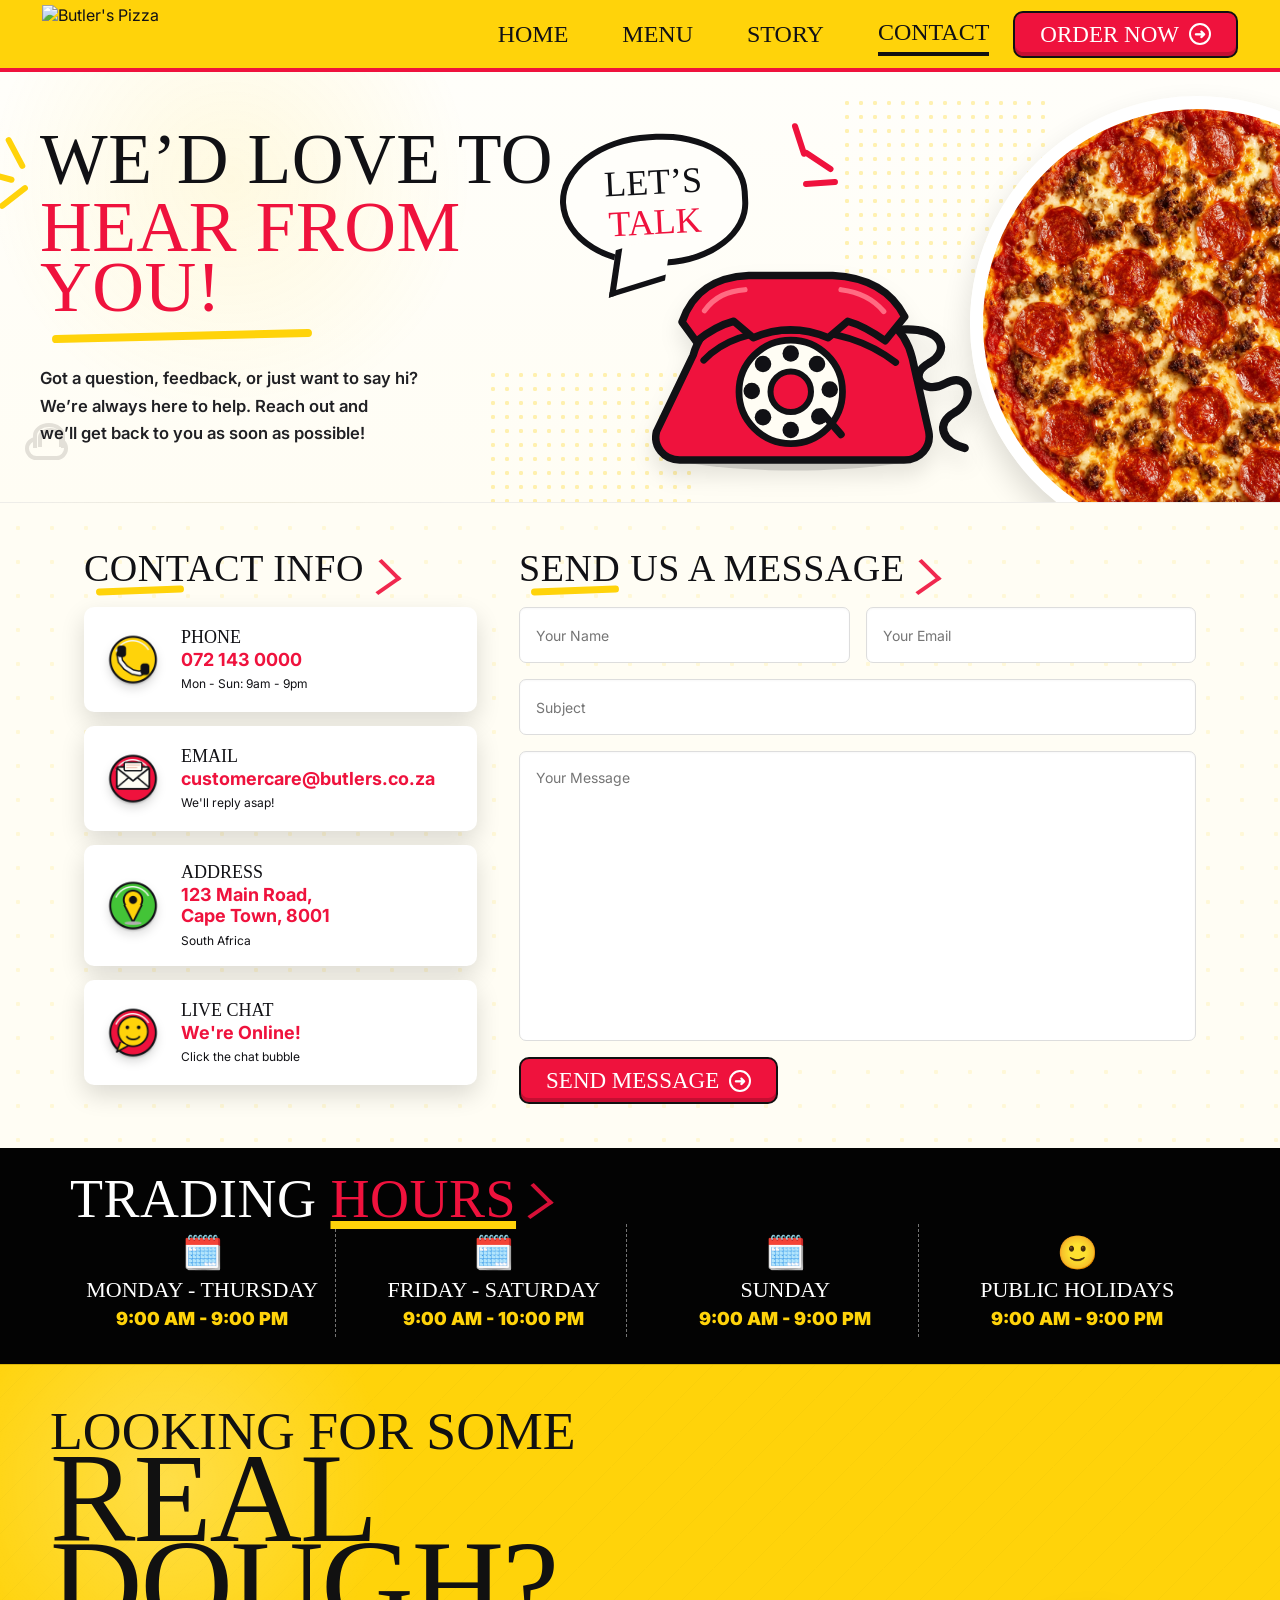
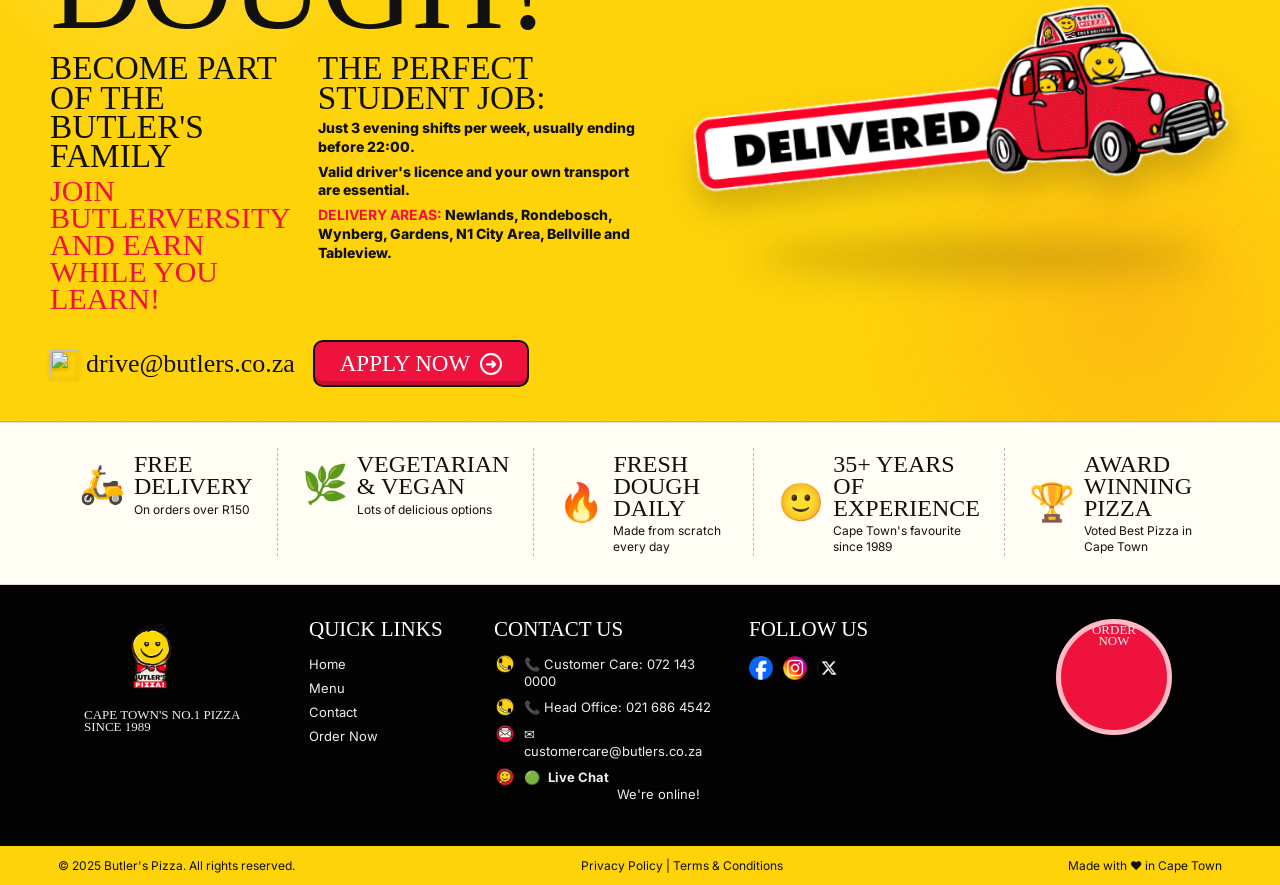
==== commit 557a09ef: "Redesign order page and update Butler's Pizza logo" ====
--- a/contact.html
+++ b/contact.html
@@ -15,7 +15,7 @@
 <body class="contact-page">
 <header class="site-header">
 <a class="brand" href="index.html">
-<img alt="Butler's Pizza" src="assets/logo-butlers-crop.png"/>
+<img alt="Butler's Pizza" src="assets/Main-Logo.png"/>
 </a>
 <nav class="main-nav">
 <a class="" href="index.html">
@@ -39,125 +39,104 @@
 </a>
 </header>
 <main>
-<section class="page-hero contact">
-<div class="hero-copy">
-<h1>
-      Get In
-      <br/>
-<strong>
-       Touch!
-      </strong>
+<section aria-labelledby="contact-hero-title" class="contact-redesign-hero">
+<div aria-hidden="true" class="contact-redesign-dots contact-redesign-dots-one"></div>
+<div aria-hidden="true" class="contact-redesign-dots contact-redesign-dots-two"></div>
+<div class="contact-redesign-inner">
+<div class="contact-redesign-copy">
+<span aria-hidden="true" class="contact-redesign-rays contact-redesign-rays-yellow">
+<i></i><i></i><i></i>
+</span>
+<h1 id="contact-hero-title">
+<span>We’d Love To</span>
+<strong>Hear From You!</strong>
 </h1>
-<p>
-      We'd love to hear from you! Whether it's a question about our menu, an order, or just to say hello — we're here for you.
-     </p>
-<img alt="Delivery car" class="hero-car" src="assets/delivery-car-trim.png"/>
-</div>
-<div class="page-visual">
-<img alt="Hot pizza" class="hero-pizza" src="assets/hero-pizza-clean.jpg"/>
-<div class="bubble">
-      Order
-      <br/>
-      via
-      <br/>
-      live chat
-     </div>
-</div>
-</section>
-<section class="section">
+<span aria-hidden="true" class="contact-redesign-underline"></span>
+<p>
+        Got a question, feedback, or just want to say hi?<br/>
+        We’re always here to help. Reach out and<br/>
+        we’ll get back to you as soon as possible!
+      </p>
+</div>
+<div aria-hidden="true" class="contact-redesign-art">
+<div class="contact-redesign-bubble">
+<span>Let’s</span>
+<strong>Talk</strong>
+</div>
+<span class="contact-redesign-rays contact-redesign-rays-red">
+<i></i><i></i><i></i>
+</span>
+<svg aria-label="Red telephone illustration" class="contact-redesign-phone" role="img" viewBox="0 0 520 350" xmlns="http://www.w3.org/2000/svg">
+<ellipse cx="270" cy="305" fill="rgba(0,0,0,.14)" rx="175" ry="25"></ellipse>
+<path d="M135 176C145 137 184 113 230 109H337C384 113 417 139 427 180L449 278C453 299 437 316 416 316H117C96 316 81 298 86 278Z" fill="#ef123d" stroke="#111115" stroke-linejoin="round" stroke-width="10"></path>
+<path d="M149 183C174 156 213 143 266 143C320 143 367 156 405 186" fill="none" stroke="#111115" stroke-linecap="round" stroke-width="9"></path>
+<path d="M120 132C135 89 166 72 209 70H321C364 72 398 88 417 125L391 157C374 145 359 136 341 131L315 153C282 139 247 139 215 153L189 131C170 136 155 145 139 158Z" fill="#ef123d" stroke="#111115" stroke-linejoin="round" stroke-width="10"></path>
+<path d="M150 117C164 98 181 91 204 89M332 89C356 92 374 100 389 118" fill="none" stroke="#ff6b82" stroke-linecap="round" stroke-width="7"></path>
+<circle cx="265" cy="225" fill="#fffdf4" r="69" stroke="#111115" stroke-width="9"></circle>
+<circle cx="265" cy="225" fill="#ef123d" r="27" stroke="#111115" stroke-width="8"></circle>
+<g fill="#111115">
+<circle cx="265" cy="174" r="11"></circle><circle cx="300" cy="188" r="11"></circle><circle cx="317" cy="222" r="11"></circle><circle cx="303" cy="258" r="11"></circle>
+<circle cx="265" cy="276" r="11"></circle><circle cx="228" cy="259" r="11"></circle><circle cx="213" cy="224" r="11"></circle><circle cx="228" cy="188" r="11"></circle>
+</g>
+<path d="M306 252L332 282" fill="none" stroke="#111115" stroke-linecap="round" stroke-width="10"></path>
+<path d="M411 142C470 138 478 172 449 187C420 203 442 230 471 214C504 196 512 238 483 253C458 267 466 292 497 300" fill="none" stroke="#111115" stroke-linecap="round" stroke-width="11"></path>
+</svg>
+</div>
+</div>
+<div aria-hidden="true" class="contact-redesign-pizza-wrap">
+<img alt="Delicious pizza" src="assets/pizza 1.png"/>
+</div>
+<span aria-hidden="true" class="contact-redesign-cloud"></span>
+</section>
+<section class="section contact-section">
 <div class="contact-layout">
-<div>
-<h2 class="section-title" style="font-size:38px">
-       Contact Info
-      </h2>
+<div class="contact-info-panel">
+<h2 class="section-title contact-panel-title">Contact Info</h2>
 <div class="contact-card">
-<div class="round">
-        ☎
-       </div>
-<div>
-<h3>
-         Phone
-        </h3>
-<strong>
-         021 686 3333
-        </strong>
-<p>
-         Mon - Sun: 9am - 9pm
-        </p>
+<div class="round"><img alt="" aria-hidden="true" class="contact-icon-img" src="assets/phone.png"/></div>
+<div>
+<h3>Phone</h3>
+<strong>072 143 0000</strong>
+<p>Mon - Sun: 9am - 9pm</p>
 </div>
 </div>
 <div class="contact-card">
-<div class="round">
-        ✉
-       </div>
-<div>
-<h3>
-         Email
-        </h3>
-<strong>
-         info@butlers.co.za
-        </strong>
-<p>
-         We'll reply asap!
-        </p>
+<div class="round"><img alt="" aria-hidden="true" class="contact-icon-img" src="assets/email.png"/></div>
+<div>
+<h3>Email</h3>
+<strong>customercare@butlers.co.za</strong>
+<p>We'll reply asap!</p>
 </div>
 </div>
 <div class="contact-card">
-<div class="round">
-        ⌖
-       </div>
-<div>
-<h3>
-         Address
-        </h3>
-<strong>
-         123 Main Road,
-         <br/>
-         Cape Town, 8001
-        </strong>
-<p>
-         South Africa
-        </p>
+<div class="round"><img alt="" aria-hidden="true" class="contact-icon-img" src="assets/location.png"/></div>
+<div>
+<h3>Address</h3>
+<strong>123 Main Road,<br/>Cape Town, 8001</strong>
+<p>South Africa</p>
 </div>
 </div>
 <div class="contact-card">
-<div class="round">
-        💬
-       </div>
-<div>
-<h3>
-         Live Chat
-        </h3>
-<strong>
-         We're Online!
-        </strong>
-<p>
-         Click the chat bubble
-        </p>
-</div>
-</div>
-</div>
-<div>
-<h2 class="section-title" style="font-size:38px">
-       Send Us A Message
-      </h2>
+<div class="round"><img alt="" aria-hidden="true" class="contact-icon-img" src="assets/live-chat.png"/></div>
+<div>
+<h3>Live Chat</h3>
+<strong>We're Online!</strong>
+<p>Click the chat bubble</p>
+</div>
+</div>
+</div>
+<div class="contact-form-panel">
+<h2 class="section-title contact-panel-title">Send Us A Message</h2>
 <form class="form-grid">
-<input placeholder="Your Name"/>
-<input placeholder="Your Email"/>
-<input class="wide" placeholder="Subject"/>
-<textarea class="wide" placeholder="Your Message"></textarea>
+<input aria-label="Your name" placeholder="Your Name" type="text"/>
+<input aria-label="Your email" placeholder="Your Email" type="email"/>
+<input aria-label="Subject" class="wide" placeholder="Subject" type="text"/>
+<textarea aria-label="Your message" class="wide" placeholder="Your Message"></textarea>
 <button class="btn red" type="button">
-        Send Message
-        <span class="circle-icon">
-         ➜
-        </span>
+          Send Message
+          <span class="circle-icon">➜</span>
 </button>
 </form>
-</div>
-<div class="map-card">
-<div class="map-pin">
-<img src="assets/logo-butlers-trim.png"/>
-</div>
 </div>
 </div>
 </section>
@@ -217,6 +196,33 @@
 </div>
 </div>
 </section>
+<section aria-labelledby="recruitment-title" class="recruitment-banner">
+<div class="recruitment-inner">
+<div class="recruitment-copy">
+<p class="recruitment-kicker">Looking for some</p>
+<h2 id="recruitment-title">Real<br/>Dough?</h2>
+<div class="recruitment-details">
+<div class="recruitment-family">
+<h3>Become part of the Butler's family</h3>
+<p>Join Butlerversity and earn while you learn!</p>
+</div>
+<div class="recruitment-job">
+<h3>The perfect student job:</h3>
+<p>Just 3 evening shifts per week, usually ending before 22:00.</p>
+<p>Valid driver's licence and your own transport are essential.</p>
+<p><strong>Delivery areas:</strong> Newlands, Rondebosch, Wynberg, Gardens, N1 City Area, Bellville and Tableview.</p>
+</div>
+</div>
+<div class="recruitment-actions">
+<a class="recruitment-email" href="mailto:drive@butlers.co.za"><img alt="" aria-hidden="true" class="inline-contact-icon" src="assets/icons/email.png"/>drive@butlers.co.za</a>
+<a class="btn red recruitment-apply" href="https://mail.google.com/mail/?view=cm&amp;fs=1&amp;to=drive@butlers.co.za&amp;su=Butler%27s%20Pizza%20Driver%20Application" rel="noopener noreferrer" target="_blank">Apply Now <span class="circle-icon">➜</span></a>
+</div>
+</div>
+<div class="recruitment-visual">
+<img alt="Butler's Pizza delivery car" src="assets/delivered-car.png"/>
+</div>
+</div>
+</section>
 <section class="feature-band light">
 <article>
 <span class="feature-icon">
@@ -288,13 +294,13 @@
 <footer class="site-footer">
 <div class="footer-inner">
 <div class="footer-logo">
-<img src="assets/Main-logo.png"/>
+<img src="assets/logo-butlers-trim.png">
 <p>
       Cape Town's No.1 Pizza
-      <br/>
+      <br>
       Since 1989
-     </p>
-</div>
+     </br></p>
+</img></div>
 <div>
 <h3>
       Quick Links
@@ -316,45 +322,36 @@
 <h3>
       Contact Us
      </h3>
-<p>
-      📞 021 686 3333
+<p class="footer-contact-line"><img alt="" aria-hidden="true" class="inline-contact-icon" src="assets/phone.png"/>
+      📞 Customer Care: 072 143 0000
      </p>
-<p>
-      ✉ info@butlers.co.za
+<p class="footer-contact-line"><img alt="" aria-hidden="true" class="inline-contact-icon" src="assets/phone.png"/>
+      📞 Head Office: 021 686 4542
      </p>
-<p>
+<p class="footer-contact-line"><img alt="" aria-hidden="true" class="inline-contact-icon" src="assets/email.png"/>
+      ✉ customercare@butlers.co.za
+     </p>
+<p class="footer-contact-line"><img alt="" aria-hidden="true" class="inline-contact-icon" src="assets/live-chat.png"/>
       🟢
       <b>
        Live Chat
       </b>
-<br/>
+<br>
       We're online!
-     </p>
+     </br></p>
 </div>
 <div>
 <h3>
       Follow Us
      </h3>
-<div class="socials"><a aria-label="Facebook" class="social-link facebook" href="#"><img alt="Facebook" src="assets/facebook.png"/></a><a aria-label="Instagram" class="social-link instagram" href="#"><img alt="Instagram" src="assets/instagram.png"/></a><a aria-label="X" class="social-link x" href="#"><img alt="X" src="assets/x.png"/></a></div>
-<p>
-<b>
-       Join our pizza family
-      </b>
-<br/>
-      Get exclusive deals &amp; updates!
-     </p>
-<div class="subscribe">
-<input placeholder="Your email"/>
-<button>
-       Subscribe
-      </button>
-</div>
-</div>
+<div class="socials"><a aria-label="Facebook" href="https://www.facebook.com/butlerspizzaOG" rel="noopener noreferrer" target="_blank"><img alt="Facebook" src="assets/facebook.png"/></a><a aria-label="Instagram" href="https://www.instagram.com/butlerspizzaog?utm_source=ig_web_button_share_sheet&amp;igsh=ZDNlZDc0MzIxNw==" rel="noopener noreferrer" target="_blank"><img alt="Instagram" src="assets/instagram.png"/></a><a aria-label="X" href="https://x.com/ButlersPizzaSA?s=20" rel="noopener noreferrer" target="_blank"><img alt="X" src="assets/x.png"/></a></div>
+<p>
+</p></div>
 <a class="floating-order" href="order-now.html">
      Order
-     <br/>
+     <br>
      Now
-    </a>
+    </br></a>
 </div>
 <div class="legal">
 <span>
@@ -368,5 +365,6 @@
     </span>
 </div>
 </footer>
+<script src="script.js"></script>
 </body>
 </html>
--- a/styles.css
+++ b/styles.css
@@ -440,13 +440,15 @@
 }
 
 .deal-card {
-    min-height: 250px;
+    min-height: 285px;
     border-radius: 12px;
-    padding: 22px 22px 70px;
+    padding: 22px 22px 24px;
     position: relative;
     overflow: hidden;
     box-shadow: var(--shadow);
     border: 2px solid rgba(0, 0, 0, 0.1);
+    display: flex;
+    flex-direction: column;
 }
 
 .deal-card:after {
@@ -498,14 +500,14 @@
 }
 
 .deal-card a {
-    position: absolute;
-    left: 22px;
-    bottom: 18px;
+    position: static;
     z-index: 3;
+    width: fit-content;
+    margin-top: auto;
     background: #050505;
     color: white;
-    border-radius: 5px;
-    padding: 9px 15px;
+    border-radius: 7px;
+    padding: 10px 16px;
     font: 15px/1 var(--display);
     text-transform: uppercase;
 }
@@ -997,28 +999,12 @@
     margin:0 0 8px
 }
 
-.socials {
-    display:flex;
-    gap:10px
-}
-
-.socials span {
-    width:24px;
-    height:24px;
-    border-radius:50%;
-    display:grid;
-    place-items:center;
-    background:#1d75ff
-}
-
-.socials span:nth-child(2) {
-    background:var(--red)
-}
-
-.socials span:nth-child(3) {
-    background:#222;
-    border:1px solid #555
-}
+.socials{
+display:flex;align-items:center;gap:12px;
+}
+.socials a{display:flex;align-items:center;justify-content:center;transition:transform .2s ease;}
+.socials a:hover{transform:scale(1.12);}
+.socials img{width:28px;height:28px;object-fit:contain;display:block;}
 
 .subscribe {
     display:flex;
@@ -1923,7 +1909,6 @@
     outline: none;
 }
 
-
 /* =========================================================
    Lively home refresh - playful Butler's-style sections
    ========================================================= */
@@ -2431,7 +2416,6 @@
         right: 12px;
     }
 }
-
 
 /* =========================================================
    Lively Menu Page Update
@@ -3692,3 +3676,4784 @@
         justify-content: flex-start !important;
     }
 }
+
+/* =========================================================
+   FINAL FIX: Awesome Deals button/price spacing
+   This overrides older duplicated deal-card rules above.
+   ========================================================= */
+
+.deals-section .deal-grid {
+    align-items: stretch !important;
+}
+
+.deals-section .deal-card {
+    min-height: 315px !important;
+    padding: 26px 24px 26px !important;
+    display: flex !important;
+    flex-direction: column !important;
+    justify-content: flex-start !important;
+}
+
+.deals-section .deal-card small,
+.deals-section .deal-card h3,
+.deals-section .deal-card p,
+.deals-section .deal-card strong,
+.deals-section .deal-card em,
+.deals-section .deal-card a {
+    position: relative !important;
+    z-index: 5 !important;
+}
+
+.deals-section .deal-card h3 {
+    margin-bottom: 14px !important;
+}
+
+.deals-section .deal-card p {
+    margin: 0 0 14px !important;
+}
+
+.deals-section .deal-card strong {
+    display: block !important;
+    margin: 12px 0 6px !important;
+    font-size: 42px !important;
+    line-height: 1 !important;
+}
+
+.deals-section .deal-card em {
+    display: block !important;
+    margin-bottom: 18px !important;
+}
+
+/* Button now sits after the save text instead of floating over the price */
+.deals-section .deal-card a {
+    position: static !important;
+    left: auto !important;
+    right: auto !important;
+    top: auto !important;
+    bottom: auto !important;
+    width: fit-content !important;
+    margin-top: auto !important;
+    display: inline-flex !important;
+    align-items: center !important;
+    justify-content: center !important;
+    background: #050505 !important;
+    color: #ffffff !important;
+    border: 2px solid #111 !important;
+    border-radius: 7px !important;
+    padding: 10px 16px !important;
+    font: 15px / 1 var(--display) !important;
+    text-transform: uppercase !important;
+    box-shadow: 0 4px 0 rgba(0, 0, 0, 0.25) !important;
+}
+
+.deals-section .deal-card::after,
+.deals-section .deal-pizza-doodle {
+    z-index: 1 !important;
+    pointer-events: none !important;
+}
+
+/* Contact recruitment banner */
+.recruitment-banner{position:relative;overflow:hidden;background:var(--yellow);color:#111;border-top:1px solid rgba(0,0,0,.14);border-bottom:1px solid rgba(0,0,0,.14)}
+.recruitment-banner::before{content:"";position:absolute;inset:0;background:radial-gradient(circle at 13% 18%,rgba(255,255,255,.25),transparent 18%),radial-gradient(circle at 88% 84%,rgba(239,18,61,.12),transparent 22%),linear-gradient(135deg,transparent 48%,rgba(0,0,0,.035) 49%,transparent 50%);background-size:auto,auto,34px 34px;pointer-events:none}
+.recruitment-inner{position:relative;z-index:1;width:min(1180px,calc(100% - 48px));min-height:430px;margin:0 auto;padding:42px 0 34px;display:grid;grid-template-columns:1.05fr .95fr;gap:36px;align-items:center}
+.recruitment-copy{position:relative;padding-bottom:0}
+.recruitment-kicker{margin:0;font:clamp(38px,4.2vw,64px)/.9 var(--display);text-transform:uppercase}
+.recruitment-copy h2{margin:0 0 24px;font:clamp(82px,10vw,148px)/.68 var(--display);text-transform:uppercase;letter-spacing:-2px}
+.recruitment-details{display:grid;grid-template-columns:.8fr 1.2fr;gap:28px;align-items:start}
+.recruitment-details h3{margin:0 0 7px;font:clamp(24px,2.6vw,38px)/.88 var(--display);text-transform:uppercase}
+.recruitment-details p{margin:0 0 6px;font-size:14px;line-height:1.35;font-weight:800}
+.recruitment-family p{max-width:280px;color:var(--red);font:30px/.9 var(--display);text-transform:uppercase}
+.recruitment-job strong{color:var(--red);text-transform:uppercase}
+.recruitment-actions{display:flex;align-items:center;gap:18px;margin-top:22px;flex-wrap:wrap}
+.recruitment-email{display:inline-flex;align-items:center;gap:10px;font:26px/1 var(--display)}
+.recruitment-email span{color:var(--red);font-size:32px}
+.recruitment-apply{min-width:190px}
+
+.recruitment-visual{position:relative;min-height:390px;display:grid;place-items:center}
+.recruitment-visual::after{content:"";position:absolute;left:12%;right:4%;bottom:18px;height:34px;background:rgba(0,0,0,.18);filter:blur(18px);border-radius:50%;z-index:0}
+.recruitment-visual img{position:relative;z-index:1;width:min(620px,100%);height:auto;display:block;transform:rotate(-1deg);filter:drop-shadow(0 18px 16px rgba(0,0,0,.18))}
+@media(max-width:900px){.recruitment-inner{grid-template-columns:1fr;padding-top:34px}.recruitment-copy{padding-bottom:0}.recruitment-visual{min-height:280px;margin-top:-20px}.recruitment-visual img{width:min(520px,92%)}}
+@media(max-width:620px){.recruitment-inner{width:min(100% - 28px,620px);gap:12px}.recruitment-copy h2{font-size:clamp(72px,24vw,110px)}.recruitment-details{grid-template-columns:1fr;gap:18px}.recruitment-family p{font-size:25px}.recruitment-email{font-size:21px;overflow-wrap:anywhere}.recruitment-actions{align-items:flex-start;flex-direction:column}.recruitment-visual{min-height:230px}}
+
+/* =========================================================
+   CONTACT SECTION ONLY FIX — MAP REMOVED
+   Keeps the original header, hero, page width and navigation.
+   ========================================================= */
+
+.contact-page .contact-section {
+    max-width: 1180px;
+    margin: 0 auto;
+    padding: 48px 34px 44px;
+}
+
+.contact-page .contact-layout {
+    display: grid;
+    grid-template-columns: minmax(330px, .9fr) minmax(520px, 1.55fr);
+    gap: 42px;
+    align-items: start;
+}
+
+.contact-page .contact-layout > * {
+    min-width: 0;
+}
+
+.contact-page .contact-panel-title {
+    display: block;
+    width: fit-content;
+    margin: 0 0 22px;
+    font-size: 38px;
+    line-height: .9;
+}
+
+.contact-page .contact-info-panel,
+.contact-page .contact-form-panel {
+    width: 100%;
+}
+
+.contact-page .contact-card {
+    min-height: 105px;
+    margin-bottom: 14px;
+    padding: 18px 20px;
+    grid-template-columns: 50px minmax(0, 1fr);
+    gap: 15px;
+    border-radius: 10px;
+}
+
+.contact-page .contact-card:last-child {
+    margin-bottom: 0;
+}
+
+.contact-page .contact-card .round {
+    width: 48px;
+    height: 48px;
+    font-size: 22px;
+}
+
+.contact-page .contact-card h3 {
+    font-size: 18px;
+}
+
+.contact-page .contact-card strong {
+    font-size: 18px;
+    line-height: 1.15;
+    overflow-wrap: anywhere;
+    word-break: normal;
+}
+
+.contact-page .contact-card p {
+    margin-top: 6px;
+    font-size: 12px;
+    line-height: 1.3;
+}
+
+.contact-page .form-grid {
+    grid-template-columns: 1fr 1fr;
+    gap: 16px;
+}
+
+.contact-page .form-grid input,
+.contact-page .form-grid textarea {
+    width: 100%;
+    min-width: 0;
+}
+
+.contact-page .form-grid input {
+    height: 56px;
+}
+
+.contact-page .form-grid textarea {
+    height: 290px;
+}
+
+.contact-page .form-grid .btn {
+    justify-self: start;
+    margin-top: 0;
+    min-width: 180px;
+}
+
+@media (max-width: 980px) {
+    .contact-page .contact-layout {
+        grid-template-columns: minmax(280px, .9fr) minmax(420px, 1.35fr);
+        gap: 28px;
+    }
+}
+
+@media (max-width: 760px) {
+    .contact-page .contact-section {
+        padding: 38px 22px;
+    }
+
+    .contact-page .contact-layout {
+        grid-template-columns: 1fr;
+        gap: 34px;
+    }
+
+    .contact-page .form-grid textarea {
+        height: 240px;
+    }
+}
+
+@media (max-width: 520px) {
+    .contact-page .contact-section {
+        padding: 34px 18px;
+    }
+
+    .contact-page .form-grid {
+        grid-template-columns: 1fr;
+    }
+
+    .contact-page .contact-panel-title {
+        font-size: 34px;
+    }
+}
+
+/* =========================================================
+   COMPLETE OFFICIAL MENU REDESIGN
+   Changes begin below the existing top menu banner and tab strip.
+   ========================================================= */
+
+.menu-page .menu-tabs .tab-item {
+    appearance: none;
+    border: 0;
+    background: transparent;
+    color: inherit;
+    cursor: pointer;
+}
+
+.menu-page .menu-tabs .tab-item:focus-visible {
+    outline: 3px solid var(--yellow);
+    outline-offset: 5px;
+    border-radius: 8px;
+}
+
+.menu-page .complete-menu-section {
+    max-width: 1180px;
+    margin: 0 auto;
+    padding: 34px 34px 46px;
+}
+
+.menu-page .complete-menu-intro {
+    display: flex;
+    align-items: center;
+    justify-content: space-between;
+    gap: 28px;
+    margin-bottom: 35px;
+    padding: 22px 24px;
+    border: 2px solid #111;
+    border-radius: 18px 12px 20px 14px;
+    background: var(--yellow);
+    box-shadow: 0 10px 0 rgba(0,0,0,.08);
+}
+
+.menu-page .complete-menu-intro h2 {
+    margin: 0 0 5px;
+    font: 40px/.9 var(--display);
+    text-transform: uppercase;
+}
+
+.menu-page .complete-menu-intro p {
+    max-width: 650px;
+    margin: 0;
+    font-size: 13px;
+    font-weight: 700;
+    line-height: 1.4;
+}
+
+.menu-page .menu-size-key {
+    display: flex;
+    gap: 10px;
+    flex-wrap: wrap;
+    justify-content: flex-end;
+}
+
+.menu-page .menu-size-key span {
+    display: inline-flex;
+    align-items: center;
+    gap: 7px;
+    padding: 8px 11px;
+    border: 2px solid #111;
+    border-radius: 999px;
+    background: #fff;
+    font-size: 11px;
+    font-weight: 900;
+    white-space: nowrap;
+}
+
+.menu-page .menu-size-key b {
+    width: 25px;
+    height: 25px;
+    display: grid;
+    place-items: center;
+    border-radius: 50%;
+    background: var(--red);
+    color: #fff;
+}
+
+.menu-page .complete-category-block {
+    margin-bottom: 52px;
+    scroll-margin-top: 150px;
+}
+
+.menu-page .complete-category-heading {
+    display: flex;
+    justify-content: space-between;
+    gap: 24px;
+    align-items: end;
+    margin-bottom: 20px;
+}
+
+.menu-page .complete-category-heading.sub-heading {
+    margin-top: 46px;
+}
+
+.menu-page .category-eyebrow {
+    display: block;
+    margin-bottom: 4px;
+    color: var(--red);
+    font-size: 11px;
+    font-weight: 900;
+    letter-spacing: .12em;
+    text-transform: uppercase;
+}
+
+.menu-page .complete-category-heading h2 {
+    position: relative;
+    display: inline-block;
+    margin: 0;
+    font: 49px/.9 var(--display);
+    text-transform: uppercase;
+}
+
+.menu-page .complete-category-heading h2::after {
+    content: "";
+    position: absolute;
+    left: 5px;
+    right: 0;
+    bottom: -8px;
+    height: 7px;
+    border-radius: 999px;
+    background: var(--yellow);
+    transform: rotate(-1.5deg);
+    z-index: -1;
+}
+
+.menu-page .complete-category-heading p {
+    max-width: 650px;
+    margin: 12px 0 0;
+    font-size: 13px;
+    line-height: 1.45;
+}
+
+.menu-page .category-count {
+    padding: 7px 12px;
+    border: 2px solid #111;
+    border-radius: 999px;
+    background: #fff;
+    font-size: 11px;
+    font-weight: 900;
+    text-transform: uppercase;
+}
+
+.menu-page .full-menu-grid {
+    display: grid;
+    grid-template-columns: repeat(4, minmax(0, 1fr));
+    gap: 22px;
+}
+
+.menu-page .full-menu-card {
+    min-width: 0;
+    overflow: hidden;
+    display: flex;
+    flex-direction: column;
+    border: 1px solid #e2ddd3;
+    border-radius: 15px 12px 24px 12px;
+    background: #fff;
+    box-shadow: 0 11px 22px rgba(0,0,0,.11);
+    transition: transform .2s ease, box-shadow .2s ease;
+}
+
+.menu-page .full-menu-card:nth-child(2n) {
+    border-radius: 12px 22px 13px 18px;
+}
+
+.menu-page .full-menu-card:hover {
+    transform: translateY(-6px) rotate(-.4deg);
+    box-shadow: 0 17px 31px rgba(0,0,0,.16);
+}
+
+.menu-page .full-menu-photo {
+    position: relative;
+    height: 145px;
+    overflow: hidden;
+    background: #eee;
+}
+
+.menu-page .full-menu-photo img {
+    width: 100%;
+    height: 100%;
+    display: block;
+    object-fit: cover;
+    transition: transform .25s ease;
+}
+
+.menu-page .full-menu-card:hover .full-menu-photo img {
+    transform: scale(1.045);
+}
+
+.menu-page .menu-diet-tags {
+    position: absolute;
+    top: 9px;
+    left: 9px;
+    display: flex;
+    flex-wrap: wrap;
+    gap: 5px;
+}
+
+.menu-page .menu-diet-tag {
+    padding: 5px 8px;
+    border: 2px solid #111;
+    border-radius: 999px;
+    background: #fff;
+    font-size: 9px;
+    font-weight: 900;
+    text-transform: uppercase;
+    box-shadow: 0 3px 0 rgba(0,0,0,.12);
+}
+
+.menu-page .menu-diet-tag.vegetarian,
+.menu-page .menu-diet-tag.vegan {
+    background: #55c847;
+}
+
+.menu-page .menu-diet-tag.lite {
+    background: var(--orange);
+}
+
+.menu-page .full-menu-body {
+    flex: 1;
+    display: flex;
+    flex-direction: column;
+    padding: 14px 15px 16px;
+}
+
+.menu-page .full-menu-body h3 {
+    min-height: 45px;
+    margin: 0 0 7px;
+    font: 24px/.9 var(--display);
+    text-transform: uppercase;
+}
+
+.menu-page .full-menu-body > p {
+    min-height: 54px;
+    margin: 0 0 13px;
+    color: #3c3b3b;
+    font-size: 11px;
+    font-weight: 600;
+    line-height: 1.4;
+}
+
+.menu-page .menu-size-prices {
+    display: grid;
+    grid-template-columns: 1fr 1fr;
+    gap: 7px;
+    margin-top: auto;
+}
+
+.menu-page .menu-size-prices > div {
+    padding: 8px 7px;
+    border: 1px solid #ece7df;
+    border-radius: 7px;
+    background: #fffaf1;
+}
+
+.menu-page .menu-size-prices span {
+    display: block;
+    margin-bottom: 4px;
+    font-size: 8px;
+    font-weight: 900;
+    text-transform: uppercase;
+}
+
+.menu-page .menu-size-prices strong {
+    color: var(--red);
+    font: 20px/.9 var(--display);
+}
+
+.menu-page .menu-order-button {
+    width: fit-content;
+    margin-top: 12px;
+    padding: 8px 13px 7px;
+    border: 2px solid #111;
+    border-radius: 999px;
+    background: var(--yellow);
+    font: 14px/1 var(--display);
+    text-transform: uppercase;
+    box-shadow: inset 0 -3px rgba(0,0,0,.16);
+}
+
+.menu-page .menu-order-button:hover {
+    transform: translateY(-2px);
+}
+
+.menu-page .kids-grid {
+    grid-template-columns: repeat(5, minmax(0, 1fr));
+}
+
+.menu-page .kids-grid .full-menu-photo {
+    height: 125px;
+}
+
+.menu-page .kids-grid .full-menu-body h3 {
+    min-height: 39px;
+    font-size: 21px;
+}
+
+.menu-page .complete-deals-grid {
+    display: grid;
+    grid-template-columns: repeat(4, minmax(0, 1fr));
+    gap: 20px;
+}
+
+.menu-page .complete-deal-card {
+    position: relative;
+    min-height: 250px;
+    overflow: hidden;
+    padding: 22px 22px 20px;
+    display: flex;
+    flex-direction: column;
+    border: 3px solid rgba(0,0,0,.14);
+    box-shadow: 0 13px 0 rgba(0,0,0,.08), 0 18px 28px rgba(0,0,0,.13);
+    transform: rotate(-.7deg);
+}
+
+.menu-page .complete-deal-card:nth-child(2n) {
+    transform: rotate(.7deg);
+}
+
+.menu-page .complete-deal-card.green { background: #49bd3e; border-radius: 22px 13px 27px 15px; }
+.menu-page .complete-deal-card.yellow { background: var(--yellow); border-radius: 13px 26px 15px 22px; }
+.menu-page .complete-deal-card.red { background: var(--red); border-radius: 25px 15px 13px 28px; }
+.menu-page .complete-deal-card.orange { background: #ff8218; border-radius: 16px 28px 24px 14px; }
+
+.menu-page .complete-deal-card::after {
+    content: "";
+    position: absolute;
+    right: 17px;
+    bottom: 17px;
+    width: 58px;
+    height: 58px;
+    border: 7px solid rgba(0,0,0,.24);
+    border-radius: 50%;
+}
+
+.menu-page .deal-kicker {
+    color: #fff;
+    font: 18px/1 var(--display);
+    text-transform: uppercase;
+}
+
+.menu-page .complete-deal-card h3 {
+    max-width: 180px;
+    margin: 0 0 14px;
+    font: 43px/.77 var(--display);
+    text-transform: uppercase;
+}
+
+.menu-page .complete-deal-card p {
+    max-width: 190px;
+    margin: 0 0 12px;
+    font-size: 12px;
+    font-weight: 900;
+    line-height: 1.35;
+}
+
+.menu-page .complete-deal-card > strong {
+    position: relative;
+    z-index: 2;
+    color: #fff;
+    font: 29px/.9 var(--display);
+}
+
+.menu-page .complete-deal-card a {
+    position: relative;
+    z-index: 3;
+    width: fit-content;
+    margin-top: auto;
+    padding: 8px 12px;
+    border: 2px solid #111;
+    border-radius: 6px;
+    background: #050505;
+    color: #fff;
+    font: 13px/1 var(--display);
+    text-transform: uppercase;
+}
+
+.menu-page .mini-category-title {
+    width: fit-content;
+    margin: 28px 0 17px;
+    font: 29px/.9 var(--display);
+    text-transform: uppercase;
+}
+
+.menu-page .compact-menu-grid {
+    display: grid;
+    grid-template-columns: repeat(3, minmax(0, 1fr));
+    gap: 18px;
+}
+
+.menu-page .compact-menu-card {
+    min-width: 0;
+    padding: 17px;
+    display: grid;
+    grid-template-columns: 57px minmax(0, 1fr);
+    gap: 14px;
+    border: 1px solid #e3ded5;
+    border-radius: 15px 10px 18px 12px;
+    background: #fff;
+    box-shadow: 0 10px 21px rgba(0,0,0,.09);
+}
+
+.menu-page .compact-menu-card:nth-child(2n) {
+    border-radius: 10px 19px 12px 16px;
+}
+
+.menu-page .compact-menu-icon {
+    width: 55px;
+    height: 55px;
+    display: grid;
+    place-items: center;
+    border: 2px solid #111;
+    border-radius: 50%;
+    background: var(--yellow);
+    font-size: 28px;
+}
+
+.menu-page .compact-badge {
+    display: inline-block;
+    margin-bottom: 5px;
+    padding: 4px 7px;
+    border-radius: 999px;
+    background: #fff0b5;
+    font-size: 8px;
+    font-weight: 900;
+    text-transform: uppercase;
+}
+
+.menu-page .compact-menu-card h3 {
+    margin: 0 0 6px;
+    font: 21px/.95 var(--display);
+    text-transform: uppercase;
+}
+
+.menu-page .compact-menu-card p {
+    min-height: 42px;
+    margin: 0 0 10px;
+    font-size: 10px;
+    line-height: 1.4;
+}
+
+.menu-page .menu-size-prices.compact {
+    margin-top: 8px;
+}
+
+.menu-page .single-menu-price {
+    color: var(--red);
+    font: 25px/.9 var(--display);
+}
+
+.menu-page .toppings-grid {
+    grid-template-columns: repeat(2, minmax(0, 1fr));
+}
+
+.menu-page .menu-no-results {
+    margin: 20px 0 36px;
+    padding: 22px;
+    border: 3px dashed var(--red);
+    border-radius: 12px;
+    background: #fff;
+    text-align: center;
+    font: 25px/1 var(--display);
+    text-transform: uppercase;
+}
+
+.menu-page .official-menu-note {
+    margin: 10px 0 0;
+    padding: 13px 16px;
+    border-left: 6px solid var(--yellow);
+    background: #fff;
+    font-size: 11px;
+    font-weight: 700;
+}
+
+.menu-page .menu-filter-item[hidden],
+.menu-page .complete-category-block[hidden] {
+    display: none !important;
+}
+
+@media (max-width: 1050px) {
+    .menu-page .full-menu-grid {
+        grid-template-columns: repeat(3, minmax(0, 1fr));
+    }
+
+    .menu-page .kids-grid {
+        grid-template-columns: repeat(3, minmax(0, 1fr));
+    }
+
+    .menu-page .complete-deals-grid {
+        grid-template-columns: repeat(2, minmax(0, 1fr));
+    }
+
+    .menu-page .compact-menu-grid {
+        grid-template-columns: repeat(2, minmax(0, 1fr));
+    }
+}
+
+@media (max-width: 760px) {
+    .menu-page .complete-menu-section {
+        padding-left: 22px;
+        padding-right: 22px;
+    }
+
+    .menu-page .complete-menu-intro {
+        align-items: flex-start;
+        flex-direction: column;
+    }
+
+    .menu-page .menu-size-key {
+        justify-content: flex-start;
+    }
+
+    .menu-page .full-menu-grid,
+    .menu-page .kids-grid {
+        grid-template-columns: repeat(2, minmax(0, 1fr));
+    }
+
+    .menu-page .complete-category-heading {
+        align-items: flex-start;
+        flex-direction: column;
+    }
+
+    .menu-page .compact-menu-grid,
+    .menu-page .toppings-grid {
+        grid-template-columns: 1fr;
+    }
+}
+
+@media (max-width: 520px) {
+    .menu-page .complete-menu-section {
+        padding: 28px 16px 38px;
+    }
+
+    .menu-page .complete-menu-intro h2 {
+        font-size: 34px;
+    }
+
+    .menu-page .complete-category-heading h2 {
+        font-size: 40px;
+    }
+
+    .menu-page .full-menu-grid,
+    .menu-page .kids-grid,
+    .menu-page .complete-deals-grid {
+        grid-template-columns: 1fr;
+    }
+
+    .menu-page .full-menu-photo {
+        height: 180px;
+    }
+}
+
+/* =========================================================
+   ORDER NOW PAGE — LOWER CONTENT REDESIGN
+   Header, hero and top compact feature strip are unchanged.
+   ========================================================= */
+
+.order-page .order-content-section {
+    max-width: 1180px;
+    margin: 0 auto;
+    padding: 34px 34px 42px;
+}
+
+.order-page .order-step-title {
+    position: relative;
+    display: inline-block;
+    width: fit-content;
+    margin: 0 0 22px;
+    font: 34px/.95 var(--display);
+    text-transform: uppercase;
+    letter-spacing: .2px;
+}
+
+.order-page .order-step-title::before {
+    display: none;
+}
+
+.order-page .order-step-title::after {
+    content: "";
+    position: absolute;
+    right: -29px;
+    top: 4px;
+    width: 22px;
+    height: 24px;
+    border-top: 4px solid var(--red);
+    border-right: 4px solid var(--red);
+    background: transparent;
+    transform: rotate(45deg) skew(-10deg);
+    z-index: 1;
+}
+
+.order-page .order-type-area {
+    margin-bottom: 32px;
+}
+
+.order-page .order-type-grid {
+    display: grid;
+    grid-template-columns: repeat(3, 1fr);
+    gap: 28px;
+}
+
+.order-page .order-type-card {
+    min-height: 108px;
+    padding: 18px 22px;
+    display: grid;
+    grid-template-columns: 72px 1fr;
+    gap: 18px;
+    align-items: center;
+    border: 1px solid #e4dfd6;
+    border-radius: 10px;
+    background: #fff;
+    color: var(--ink);
+    text-align: left;
+    box-shadow: 0 10px 23px rgba(0,0,0,.10);
+    cursor: pointer;
+    transition: transform .2s ease, border-color .2s ease, box-shadow .2s ease;
+}
+
+.order-page .order-type-card:hover,
+.order-page .order-type-card.active {
+    transform: translateY(-4px);
+    border-color: var(--yellow);
+    box-shadow: 0 14px 28px rgba(0,0,0,.14);
+}
+
+.order-page .order-type-card.active {
+    outline: 3px solid rgba(255,211,10,.42);
+}
+
+.order-page .order-type-icon {
+    width: 68px;
+    height: 68px;
+    display: grid;
+    place-items: center;
+    border-radius: 50%;
+    background: var(--yellow);
+    border: 2px solid rgba(0,0,0,.08);
+    font-size: 38px;
+    line-height: 1;
+}
+
+.order-page .order-type-copy strong {
+    display: block;
+    margin-bottom: 8px;
+    font: 25px/1 var(--display);
+    text-transform: uppercase;
+}
+
+.order-page .order-type-copy small {
+    display: block;
+    max-width: 190px;
+    font-size: 14px;
+    line-height: 1.35;
+}
+
+.order-page .order-checkout-grid {
+    display: grid;
+    grid-template-columns: minmax(0, 1.05fr) minmax(360px, .95fr);
+    gap: 38px;
+    align-items: start;
+    margin-bottom: 34px;
+}
+
+.order-page .order-details-panel,
+.order-page .order-summary-panel {
+    min-width: 0;
+}
+
+.order-page .order-summary-panel {
+    padding-left: 20px;
+    border-left: 1px solid #e1ddd4;
+}
+
+.order-page .order-redesign-form {
+    display: grid;
+    grid-template-columns: 1fr 1fr;
+    gap: 14px;
+}
+
+.order-page .order-redesign-form input,
+.order-page .order-redesign-form textarea {
+    width: 100%;
+    min-width: 0;
+    border: 1px solid #ddd8d0;
+    border-radius: 7px;
+    background: #fff;
+    color: #111;
+    font: 13px var(--body);
+    box-shadow: 0 5px 14px rgba(0,0,0,.045);
+    outline: none;
+}
+
+.order-page .order-redesign-form input {
+    height: 52px;
+    padding: 0 15px;
+}
+
+.order-page .order-redesign-form textarea {
+    height: 126px;
+    padding: 16px 15px;
+    resize: vertical;
+}
+
+.order-page .order-redesign-form .wide {
+    grid-column: 1 / -1;
+}
+
+.order-page .order-redesign-form input:focus,
+.order-page .order-redesign-form textarea:focus {
+    border-color: var(--yellow);
+    box-shadow: 0 0 0 3px rgba(255,211,10,.19);
+}
+
+.order-page .order-payment-button {
+    justify-self: start;
+    min-width: 255px;
+    margin-top: 2px;
+    border-radius: 6px;
+    font-size: 19px;
+}
+
+.order-page .order-cart-box {
+    min-height: 355px;
+    padding: 24px;
+    border: 1px solid #e2ddd3;
+    border-radius: 11px;
+    background: #fffaf1;
+    box-shadow: 0 10px 24px rgba(0,0,0,.10);
+}
+
+.order-page .order-cart-empty {
+    min-height: 215px;
+    padding: 12px 10px 17px;
+    display: grid;
+    justify-items: center;
+    align-content: start;
+    text-align: center;
+    border-bottom: 1px dashed #bdb8ae;
+}
+
+.order-page .order-cart-empty h3 {
+    margin: 0 0 7px;
+    font-size: 15px;
+}
+
+.order-page .order-cart-empty p {
+    margin: 0 0 5px;
+    font-size: 12px;
+    line-height: 1.35;
+}
+
+.order-page .order-cart-empty img {
+    width: 200px;
+    max-width: 90%;
+    height: 142px;
+    object-fit: contain;
+    mix-blend-mode: multiply;
+}
+
+.order-page .order-cart-totals {
+    padding-top: 8px;
+}
+
+.order-page .order-cart-totals > div {
+    display: flex;
+    justify-content: space-between;
+    gap: 18px;
+    padding: 9px 0;
+    font-size: 13px;
+    font-weight: 900;
+}
+
+.order-page .order-cart-totals .grand-total {
+    margin-top: 5px;
+    padding-top: 16px;
+    border-top: 1px solid #d9d4cc;
+    font: 29px/1 var(--display);
+    text-transform: uppercase;
+}
+
+.order-page .order-cart-totals .grand-total strong {
+    color: var(--red);
+}
+
+.order-page .order-addons-area {
+    margin-top: 4px;
+}
+
+.order-page .order-addons-title {
+    margin-bottom: 22px;
+}
+
+.order-page .order-addons-grid {
+    display: grid;
+    grid-template-columns: repeat(5, minmax(0, 1fr));
+    gap: 16px;
+}
+
+.order-page .order-addon-card {
+    position: relative;
+    min-height: 195px;
+    padding: 10px 12px 15px;
+    overflow: hidden;
+    border: 1px solid #e4dfd7;
+    border-radius: 9px;
+    background: #fff;
+    box-shadow: 0 10px 22px rgba(0,0,0,.10);
+    transition: transform .2s ease, box-shadow .2s ease;
+}
+
+.order-page .order-addon-card:hover {
+    transform: translateY(-5px);
+    box-shadow: 0 15px 28px rgba(0,0,0,.15);
+}
+
+.order-page .order-addon-card img {
+    width: 100%;
+    height: 96px;
+    display: block;
+    object-fit: contain;
+    object-position: center;
+    mix-blend-mode: multiply;
+}
+
+.order-page .order-addon-card h3 {
+    min-height: 34px;
+    margin: 7px 0 5px;
+    font: 17px/1 var(--display);
+    text-transform: uppercase;
+}
+
+.order-page .order-addon-card > strong {
+    color: var(--red);
+    font-size: 18px;
+}
+
+.order-page .addon-plus {
+    position: absolute;
+    right: 11px;
+    bottom: 11px;
+    width: 32px;
+    height: 32px;
+    display: grid;
+    place-items: center;
+    border: 0;
+    border-radius: 50%;
+    background: var(--yellow);
+    color: #111;
+    font-size: 24px;
+    font-weight: 900;
+    line-height: 1;
+    cursor: pointer;
+    box-shadow: inset 0 -3px rgba(0,0,0,.15);
+}
+
+.order-page .addon-plus:hover {
+    transform: scale(1.08);
+}
+
+.order-page .order-service-strip {
+    display: grid;
+    grid-template-columns: repeat(5, 1fr);
+    align-items: stretch;
+    padding: 25px 48px;
+    border-top: 1px solid #dfdbd2;
+    border-bottom: 1px solid #dfdbd2;
+    background: #fffdf4;
+}
+
+.order-page .order-service-strip article {
+    min-height: 70px;
+    padding: 0 18px;
+    display: grid;
+    grid-template-columns: 45px 1fr;
+    gap: 11px;
+    align-items: center;
+    border-right: 1px dashed #bbb5ab;
+}
+
+.order-page .order-service-strip article:last-child {
+    border-right: 0;
+}
+
+.order-page .order-service-strip article > span {
+    font-size: 34px;
+    line-height: 1;
+}
+
+.order-page .order-service-strip h3 {
+    margin: 0 0 5px;
+    font: 17px/.95 var(--display);
+    text-transform: uppercase;
+}
+
+.order-page .order-service-strip p {
+    margin: 0;
+    font-size: 10px;
+    line-height: 1.3;
+}
+
+@media (max-width: 1000px) {
+    .order-page .order-content-section {
+        padding-left: 24px;
+        padding-right: 24px;
+    }
+
+    .order-page .order-type-grid {
+        gap: 18px;
+    }
+
+    .order-page .order-type-card {
+        grid-template-columns: 60px 1fr;
+        padding: 16px;
+    }
+
+    .order-page .order-type-icon {
+        width: 58px;
+        height: 58px;
+        font-size: 32px;
+    }
+
+    .order-page .order-checkout-grid {
+        grid-template-columns: minmax(0, 1fr) minmax(315px, .82fr);
+        gap: 26px;
+    }
+
+    .order-page .order-addons-grid {
+        gap: 12px;
+    }
+
+    .order-page .order-service-strip {
+        padding-left: 24px;
+        padding-right: 24px;
+    }
+}
+
+@media (max-width: 820px) {
+    .order-page .order-type-grid {
+        grid-template-columns: 1fr;
+    }
+
+    .order-page .order-checkout-grid {
+        grid-template-columns: 1fr;
+    }
+
+    .order-page .order-summary-panel {
+        padding-left: 0;
+        border-left: 0;
+    }
+
+    .order-page .order-addons-grid {
+        grid-template-columns: repeat(3, 1fr);
+    }
+
+    .order-page .order-service-strip {
+        grid-template-columns: repeat(2, 1fr);
+    }
+
+    .order-page .order-service-strip article:nth-child(2),
+    .order-page .order-service-strip article:nth-child(4) {
+        border-right: 0;
+    }
+
+    .order-page .order-service-strip article {
+        padding-top: 14px;
+        padding-bottom: 14px;
+        border-bottom: 1px dashed #bbb5ab;
+    }
+
+    .order-page .order-service-strip article:last-child {
+        border-bottom: 0;
+    }
+}
+
+@media (max-width: 560px) {
+    .order-page .order-content-section {
+        padding: 30px 18px 36px;
+    }
+
+    .order-page .order-step-title {
+        font-size: 29px;
+    }
+
+    .order-page .order-redesign-form {
+        grid-template-columns: 1fr;
+    }
+
+    .order-page .order-redesign-form .wide {
+        grid-column: auto;
+    }
+
+    .order-page .order-payment-button {
+        min-width: 0;
+        width: 100%;
+    }
+
+    .order-page .order-addons-grid {
+        grid-template-columns: 1fr 1fr;
+    }
+
+    .order-page .order-service-strip {
+        grid-template-columns: 1fr;
+        padding: 18px;
+    }
+
+    .order-page .order-service-strip article,
+    .order-page .order-service-strip article:nth-child(2),
+    .order-page .order-service-strip article:nth-child(4) {
+        border-right: 0;
+        border-bottom: 1px dashed #bbb5ab;
+    }
+
+    .order-page .order-service-strip article:last-child {
+        border-bottom: 0;
+    }
+}
+
+/* Selected menu item inside the order summary */
+.order-page .order-selected-item {
+    width: 100%;
+    display: grid;
+    grid-template-columns: 86px minmax(0, 1fr);
+    gap: 14px;
+    align-items: center;
+    text-align: left;
+}
+
+.order-page .order-selected-item img {
+    width: 86px;
+    height: 72px;
+    border-radius: 8px;
+    object-fit: cover;
+    mix-blend-mode: normal;
+}
+
+.order-page .order-selected-item h3 {
+    margin: 0 0 4px;
+    font: 20px/1 var(--display);
+    text-transform: uppercase;
+}
+
+.order-page .order-selected-item p {
+    margin: 0 0 8px;
+    font-size: 11px;
+}
+
+.order-page .order-item-row {
+    display: flex;
+    justify-content: space-between;
+    gap: 10px;
+    align-items: center;
+}
+
+.order-page .order-item-row strong {
+    color: var(--red);
+    font-size: 16px;
+}
+
+.order-page .order-quantity {
+    display: inline-flex;
+    align-items: center;
+    gap: 7px;
+}
+
+.order-page .order-quantity button {
+    width: 25px;
+    height: 25px;
+    border: 1px solid #111;
+    border-radius: 50%;
+    background: var(--yellow);
+    font-weight: 900;
+    cursor: pointer;
+}
+
+.order-page .order-cart-empty.has-item {
+    justify-items: stretch;
+    align-content: center;
+}
+
+.order-page .order-cart-empty.has-item > img {
+    display: none;
+}
+
+/* =========================================================
+   MENU HERO — CODED MOCKUP REDESIGN
+   Only the pizza photograph is an image. Text, delivery car,
+   layout, decorative marks and category controls are HTML/CSS.
+   ========================================================= */
+
+.menu-page .menu-mockup-hero {
+    position: relative;
+    isolation: isolate;
+    min-height: 500px;
+    display: grid;
+    grid-template-columns: minmax(360px, 39%) minmax(0, 61%);
+    overflow: hidden;
+    border-top: 3px solid var(--red);
+    background:
+        radial-gradient(circle at 16% 22%, rgba(255, 211, 10, .10), transparent 19rem),
+        linear-gradient(90deg, #fffdf3 0 43%, #fff9e9 67%, #fffdf3);
+}
+
+.menu-page .menu-mockup-hero::after {
+    content: "";
+    position: absolute;
+    z-index: 5;
+    left: -2%;
+    right: -2%;
+    bottom: -1px;
+    height: 76px;
+    background: #030303;
+    clip-path: polygon(
+        0 31%,
+        9% 53%,
+        21% 45%,
+        34% 58%,
+        47% 48%,
+        60% 61%,
+        73% 47%,
+        86% 59%,
+        100% 41%,
+        100% 100%,
+        0 100%
+    );
+    pointer-events: none;
+}
+
+.menu-page .menu-mockup-copy {
+    position: relative;
+    z-index: 3;
+    min-width: 0;
+    padding: 58px 20px 92px clamp(38px, 6vw, 92px);
+}
+
+.menu-page .menu-mockup-title {
+    position: relative;
+    width: fit-content;
+    font-family: var(--display);
+    text-transform: uppercase;
+    letter-spacing: -.025em;
+}
+
+.menu-page .menu-mockup-title span,
+.menu-page .menu-mockup-title strong {
+    display: block;
+}
+
+.menu-page .menu-mockup-title span {
+    font-size: clamp(72px, 6.5vw, 112px);
+    line-height: .72;
+    color: #050505;
+}
+
+.menu-page .menu-mockup-title strong {
+    margin-top: 18px;
+    font-size: clamp(76px, 6.7vw, 116px);
+    line-height: .72;
+    color: var(--red);
+    font-weight: 400;
+}
+
+.menu-page .menu-mockup-copy p {
+    max-width: 465px;
+    margin: 28px 0 0;
+    color: #111;
+    font-size: clamp(16px, 1.25vw, 22px);
+    font-weight: 800;
+    line-height: 1.45;
+}
+
+.menu-page .menu-copy-underline {
+    display: block;
+    width: 126px;
+    height: 8px;
+    margin-top: 14px;
+    border-radius: 999px;
+    background: var(--yellow);
+    transform: rotate(-2deg);
+}
+.menu-page .menu-mockup-visual {
+    position: relative;
+    z-index: 1;
+    min-width: 0;
+    overflow: hidden;
+}
+
+.menu-page .menu-mockup-pizza {
+    position: absolute;
+    inset: 0;
+    width: 100%;
+    height: 100%;
+    display: block;
+    object-fit: cover;
+    object-position: 46% center;
+}
+
+.menu-page .menu-doodle {
+    position: absolute;
+    display: block;
+    pointer-events: none;
+}
+
+.menu-page .menu-doodle-rays {
+    top: 112px;
+    right: 9px;
+    width: 42px;
+    height: 42px;
+    border-top: 5px solid #111;
+    transform: rotate(20deg);
+}
+
+.menu-page .menu-doodle-rays::before,
+.menu-page .menu-doodle-rays::after {
+    content: "";
+    position: absolute;
+    width: 34px;
+    height: 5px;
+    border-radius: 999px;
+    background: #111;
+}
+
+.menu-page .menu-doodle-rays::before {
+    top: 12px;
+    left: 3px;
+    transform: rotate(18deg);
+}
+
+.menu-page .menu-doodle-rays::after {
+    top: 29px;
+    left: -2px;
+    transform: rotate(35deg);
+}
+
+.menu-page .menu-doodle-dots {
+    top: 207px;
+    right: 26px;
+    width: 11px;
+    height: 11px;
+    border-radius: 50%;
+    background: #111;
+    box-shadow: 24px 48px 0 #111;
+}
+
+.menu-page .menu-doodle-yellow {
+    right: 22px;
+    bottom: 107px;
+    width: 46px;
+    height: 7px;
+    border-radius: 999px;
+    background: var(--yellow);
+    transform: rotate(-22deg);
+    box-shadow: 0 15px 0 var(--yellow);
+}
+
+/* The category bar remains functional; only its appearance changes. */
+.menu-page .tabs-band.menu-tabs.menu-mockup-tabs {
+    position: relative;
+    z-index: 6;
+    min-height: 166px;
+    margin: 0;
+    padding: 27px clamp(22px, 4.4vw, 74px) 23px;
+    display: grid;
+    grid-template-columns: repeat(5, minmax(92px, 122px)) minmax(340px, 1fr);
+    gap: 0;
+    align-items: center;
+    background: #030303;
+    border-top: 0;
+    border-bottom: 4px solid var(--yellow);
+    overflow: visible;
+}
+
+.menu-page .tabs-band.menu-tabs.menu-mockup-tabs::after {
+    display: none;
+}
+
+.menu-page .menu-mockup-tabs .tab-item {
+    position: relative;
+    min-width: 0;
+    height: 112px;
+    padding: 0 12px;
+    display: flex;
+    flex-direction: column;
+    align-items: center;
+    justify-content: center;
+    gap: 7px;
+    border: 0;
+    color: #fff;
+    background: transparent;
+    font: 19px/1 var(--display);
+    text-transform: uppercase;
+    white-space: nowrap;
+    cursor: pointer;
+}
+
+.menu-page .menu-mockup-tabs .tab-item:not(:nth-child(5))::before {
+    content: "";
+    position: absolute;
+    top: 14px;
+    right: 0;
+    height: 82px;
+    border-right: 1px dashed rgba(255, 255, 255, .26);
+}
+
+.menu-page .menu-mockup-tabs .tab-item::after {
+    content: "";
+    position: absolute;
+    left: 25%;
+    right: 25%;
+    bottom: 0;
+    height: 4px;
+    border-radius: 999px;
+    background: transparent;
+}
+
+.menu-page .menu-mockup-tabs .tab-item.active::after,
+.menu-page .menu-mockup-tabs .tab-item:hover::after {
+    background: var(--yellow);
+}
+
+.menu-page .menu-mockup-tabs .tab-icon {
+    width: 66px;
+    height: 66px;
+    margin: 0;
+    display: grid;
+    place-items: center;
+    border: 3px solid #fff;
+    border-radius: 50%;
+    box-shadow:
+        0 0 0 2px rgba(0, 0, 0, .65),
+        0 7px 0 rgba(255, 255, 255, .08);
+}
+
+.menu-page .menu-mockup-tabs .tab-icon svg {
+    width: 42px;
+    height: 42px;
+}
+
+.menu-page .menu-mockup-tabs .menu-tools {
+    min-width: 0;
+    margin-left: auto;
+    padding-left: clamp(28px, 5vw, 88px);
+    display: grid;
+    grid-template-columns: minmax(220px, 1fr) minmax(170px, 215px);
+    gap: 26px;
+    align-items: center;
+}
+
+.menu-page .menu-mockup-tabs .search {
+    width: 100%;
+    height: 58px;
+    padding: 0 24px;
+    border: 2px solid rgba(255, 255, 255, .55);
+    border-radius: 999px;
+    background: #060606;
+    color: #fff;
+    font: 14px var(--body);
+    outline: none;
+}
+
+.menu-page .menu-mockup-tabs .search::placeholder {
+    color: rgba(255, 255, 255, .60);
+}
+
+.menu-page .menu-mockup-tabs .search:focus {
+    border-color: var(--yellow);
+    box-shadow: 0 0 0 4px rgba(255, 211, 10, .14);
+}
+
+.menu-page .menu-mockup-tabs .sort {
+    min-width: 0;
+    height: 58px;
+    padding: 0 22px;
+    border: 2px solid #dcae00;
+    border-radius: 999px;
+    background: var(--yellow);
+    color: #050505;
+    font: 17px/1 var(--display);
+    text-transform: uppercase;
+    box-shadow: inset 0 -4px rgba(0, 0, 0, .12);
+    cursor: pointer;
+}
+
+.menu-page .complete-menu-section {
+    scroll-margin-top: 92px;
+}
+
+@media (max-width: 1100px) {
+    .menu-page .menu-mockup-hero {
+        min-height: 455px;
+        grid-template-columns: minmax(330px, 41%) minmax(0, 59%);
+    }
+
+    .menu-page .menu-mockup-copy {
+        padding-left: 42px;
+    }
+    .menu-page .tabs-band.menu-tabs.menu-mockup-tabs {
+        grid-template-columns: repeat(5, minmax(78px, 105px)) minmax(300px, 1fr);
+        padding-left: 24px;
+        padding-right: 24px;
+    }
+
+    .menu-page .menu-mockup-tabs .menu-tools {
+        padding-left: 26px;
+        gap: 15px;
+    }
+}
+
+@media (max-width: 900px) {
+    .menu-page .menu-mockup-hero {
+        min-height: 420px;
+        grid-template-columns: minmax(290px, 43%) minmax(0, 57%);
+    }
+
+    .menu-page .menu-mockup-title span {
+        font-size: 68px;
+    }
+
+    .menu-page .menu-mockup-title strong {
+        font-size: 72px;
+    }
+
+    .menu-page .menu-mockup-copy p {
+        font-size: 14px;
+    }
+    .menu-page .tabs-band.menu-tabs.menu-mockup-tabs {
+        grid-template-columns: repeat(5, 1fr);
+        row-gap: 20px;
+        min-height: 246px;
+    }
+
+    .menu-page .menu-mockup-tabs .menu-tools {
+        grid-column: 1 / -1;
+        width: min(680px, 100%);
+        margin: 0 auto;
+        padding-left: 0;
+    }
+}
+
+@media (max-width: 650px) {
+    .menu-page .menu-mockup-hero {
+        min-height: 660px;
+        grid-template-columns: 1fr;
+        grid-template-rows: 310px 350px;
+    }
+
+    .menu-page .menu-mockup-copy {
+        padding: 42px 24px 78px;
+    }
+
+    .menu-page .menu-mockup-title span {
+        font-size: 66px;
+    }
+
+    .menu-page .menu-mockup-title strong {
+        margin-top: 15px;
+        font-size: 72px;
+    }
+
+    .menu-page .menu-mockup-copy p {
+        margin-top: 24px;
+    }
+    .menu-page .menu-mockup-visual {
+        min-height: 350px;
+    }
+
+    .menu-page .menu-mockup-pizza {
+        object-position: 48% center;
+    }
+
+    .menu-page .menu-doodle-rays,
+    .menu-page .menu-doodle-dots,
+    .menu-page .menu-doodle-yellow {
+        display: none;
+    }
+
+    .menu-page .tabs-band.menu-tabs.menu-mockup-tabs {
+        grid-template-columns: repeat(3, 1fr);
+        padding: 22px 14px;
+    }
+
+    .menu-page .menu-mockup-tabs .tab-item:nth-child(4),
+    .menu-page .menu-mockup-tabs .tab-item:nth-child(5) {
+        grid-column: auto;
+    }
+
+    .menu-page .menu-mockup-tabs .menu-tools {
+        grid-column: 1 / -1;
+        grid-template-columns: 1fr;
+        gap: 12px;
+    }
+
+    .menu-page .menu-mockup-tabs .tab-item::before {
+        display: none;
+    }
+}
+
+/* FINAL HOME AND MENU HERO REPAIR
+   Fully coded page layouts. Only the pizza artwork and delivery car are images. */
+
+/* -------------------- HOME HERO -------------------- */
+.home-page .home-coded-hero {
+    position: relative;
+    isolation: isolate;
+    min-height: 485px;
+    display: grid;
+    grid-template-columns: minmax(450px, 48%) minmax(0, 52%);
+    overflow: hidden;
+    background:
+        radial-gradient(circle at 15% 16%, rgba(255,211,10,.15), transparent 20rem),
+        #fffdf4;
+    border-top: 3px solid var(--red);
+}
+
+.home-page .home-coded-hero::after {
+    content: "";
+    position: absolute;
+    z-index: 8;
+    left: -2%;
+    right: -2%;
+    bottom: -1px;
+    height: 48px;
+    background: #030303;
+    clip-path: polygon(0 38%, 10% 57%, 23% 47%, 36% 61%, 50% 49%, 65% 62%, 80% 49%, 91% 58%, 100% 40%, 100% 100%, 0 100%);
+    pointer-events: none;
+}
+
+.home-page .home-coded-copy {
+    position: relative;
+    z-index: 4;
+    padding: 54px 30px 92px clamp(44px, 6vw, 100px);
+}
+
+.home-page .home-kicker {
+    display: block;
+    margin-bottom: 4px;
+    font: clamp(66px, 6.3vw, 104px)/.82 var(--display);
+    letter-spacing: -.02em;
+    text-transform: uppercase;
+}
+
+.home-page .home-coded-copy h1 {
+    width: fit-content;
+    margin: 0;
+    font: clamp(72px, 7vw, 116px)/.78 var(--display);
+    letter-spacing: -.025em;
+    text-transform: uppercase;
+}
+
+.home-page .home-coded-copy h1 strong {
+    color: var(--red);
+    font: inherit;
+    text-decoration: underline;
+    text-decoration-color: var(--yellow);
+    text-decoration-thickness: .08em;
+    text-underline-offset: .04em;
+}
+
+.home-page .home-since {
+    width: fit-content;
+    margin: 18px 0 20px;
+    font: clamp(20px, 2vw, 30px)/1 var(--display);
+    letter-spacing: .25em;
+    text-transform: uppercase;
+}
+
+.home-page .home-coded-copy p {
+    max-width: 400px;
+    margin: 0 0 23px;
+    font-size: 16px;
+    font-weight: 700;
+    line-height: 1.5;
+}
+
+.home-page .home-hero-actions {
+    display: flex;
+    flex-wrap: wrap;
+    gap: 14px;
+}
+
+.home-page .home-hero-actions .btn {
+    min-height: 48px;
+    padding: 10px 22px;
+    font-size: 20px;
+}
+
+.home-page .home-coded-visual {
+    position: relative;
+    z-index: 1;
+    min-width: 0;
+    overflow: hidden;
+}
+
+.home-page .home-pizza-visual {
+    position: absolute;
+    inset: 0;
+    width: 100%;
+    height: 100%;
+    display: block;
+    object-fit: cover;
+    object-position: 48% center;
+}
+
+.home-page .home-hero-badges {
+    position: absolute;
+    z-index: 5;
+    right: 24px;
+    bottom: 80px;
+    display: grid;
+    gap: 10px;
+}
+
+.home-page .home-hero-badges span {
+    min-width: 148px;
+    padding: 10px 13px;
+    border: 2px solid rgba(17,17,17,.12);
+    border-radius: 10px;
+    background: rgba(255,255,255,.94);
+    box-shadow: 0 7px 18px rgba(0,0,0,.17);
+    font: 16px/.95 var(--display);
+    text-align: center;
+    text-transform: uppercase;
+    backdrop-filter: blur(5px);
+}
+
+.home-page .home-hero-badges b {
+    color: var(--red);
+    font: inherit;
+}
+
+.home-page .home-coded-car {
+    position: absolute;
+    z-index: 7;
+    left: 44%;
+    bottom: 27px;
+    width: clamp(210px, 22vw, 345px);
+    height: auto;
+    filter: drop-shadow(0 12px 8px rgba(0,0,0,.19));
+    transform: translateX(-28%);
+}
+
+.home-page .home-doodle {
+    position: absolute;
+    display: block;
+    pointer-events: none;
+}
+
+.home-page .home-doodle-one {
+    top: 80px;
+    right: 22px;
+    width: 38px;
+    height: 5px;
+    border-radius: 999px;
+    background: #111;
+    transform: rotate(25deg);
+    box-shadow: 0 14px 0 #111, 0 28px 0 #111;
+}
+
+.home-page .home-doodle-two {
+    left: 30px;
+    bottom: 92px;
+    width: 52px;
+    height: 7px;
+    border-radius: 999px;
+    background: var(--yellow);
+    transform: rotate(-8deg);
+    box-shadow: 0 15px 0 var(--yellow);
+}
+
+/* Stop any old full-image hero rules from reappearing. */
+.home-page .hero-mockup-section,
+.home-page .hero-mockup-image,
+.home-page .hero-accessible-copy,
+.home-page .hero-hotspot {
+    display: none !important;
+}
+
+/* -------------------- MENU HERO REPAIR -------------------- */
+.menu-page .menu-mockup-hero.menu-hero-fixed {
+    min-height: 420px;
+    grid-template-columns: minmax(390px, 40%) minmax(0, 60%);
+    border-top: 3px solid var(--red);
+}
+
+.menu-page .menu-mockup-hero.menu-hero-fixed::after {
+    height: 34px;
+    clip-path: polygon(0 42%, 11% 61%, 25% 49%, 39% 63%, 53% 50%, 67% 62%, 82% 48%, 92% 59%, 100% 42%, 100% 100%, 0 100%);
+}
+
+.menu-page .menu-hero-fixed .menu-mockup-copy {
+    padding: 44px 24px 68px clamp(44px, 5.5vw, 88px);
+}
+
+.menu-page .menu-hero-fixed .menu-mockup-title span {
+    font-size: clamp(66px, 5.8vw, 94px);
+}
+
+.menu-page .menu-hero-fixed .menu-mockup-title strong {
+    margin-top: 14px;
+    font-size: clamp(70px, 6vw, 100px);
+}
+
+.menu-page .menu-hero-fixed .menu-mockup-copy p {
+    margin-top: 23px;
+    font-size: clamp(14px, 1.1vw, 18px);
+}
+.menu-page .menu-hero-fixed .menu-mockup-pizza {
+    object-position: 49% center;
+}
+
+.menu-page .tabs-band.menu-tabs.menu-mockup-tabs {
+    min-height: 138px;
+    padding-top: 14px;
+    padding-bottom: 15px;
+}
+
+.menu-page .menu-mockup-tabs .tab-item {
+    height: 102px;
+}
+
+.menu-page .menu-mockup-tabs .tab-item:not(:nth-child(5))::before {
+    top: 15px;
+    height: 70px;
+}
+
+.menu-page .menu-mockup-tabs .tab-icon {
+    width: 58px;
+    height: 58px;
+}
+
+.menu-page .menu-mockup-tabs .tab-icon svg {
+    width: 37px;
+    height: 37px;
+}
+
+.menu-page .menu-mockup-tabs .search,
+.menu-page .menu-mockup-tabs .sort {
+    height: 50px;
+}
+
+@media (max-width: 1050px) {
+    .home-page .home-coded-hero {
+        grid-template-columns: minmax(390px, 46%) minmax(0, 54%);
+    }
+
+    .home-page .home-coded-copy {
+        padding-left: 42px;
+    }
+
+    .home-page .home-coded-car {
+        left: 45%;
+        width: 245px;
+    }
+
+    .home-page .home-hero-badges {
+        right: 14px;
+    }
+
+    .menu-page .menu-mockup-hero.menu-hero-fixed {
+        min-height: 400px;
+        grid-template-columns: minmax(350px, 42%) minmax(0, 58%);
+    }
+}
+
+@media (max-width: 900px) {
+    .home-page .home-coded-hero {
+        min-height: 720px;
+        grid-template-columns: 1fr;
+        grid-template-rows: 345px 375px;
+    }
+
+    .home-page .home-coded-copy {
+        padding: 38px 28px 72px;
+    }
+
+    .home-page .home-kicker {
+        font-size: 62px;
+    }
+
+    .home-page .home-coded-copy h1 {
+        font-size: 72px;
+    }
+
+    .home-page .home-coded-car {
+        left: auto;
+        right: 28px;
+        bottom: 345px;
+        width: 185px;
+        transform: none;
+    }
+
+    .home-page .home-hero-badges {
+        bottom: 55px;
+    }
+
+    .menu-page .menu-mockup-hero.menu-hero-fixed {
+        min-height: 650px;
+        grid-template-columns: 1fr;
+        grid-template-rows: 290px 360px;
+    }
+
+    .menu-page .menu-hero-fixed .menu-mockup-copy {
+        padding: 35px 28px 62px;
+    }
+    .menu-page .tabs-band.menu-tabs.menu-mockup-tabs {
+        min-height: 224px;
+    }
+}
+
+@media (max-width: 560px) {
+    .home-page .home-coded-hero {
+        min-height: 680px;
+        grid-template-rows: 360px 320px;
+    }
+
+    .home-page .home-coded-copy {
+        padding: 32px 20px 72px;
+    }
+
+    .home-page .home-kicker {
+        font-size: 50px;
+    }
+
+    .home-page .home-coded-copy h1 {
+        font-size: 58px;
+    }
+
+    .home-page .home-since {
+        font-size: 18px;
+    }
+
+    .home-page .home-coded-copy p {
+        max-width: 315px;
+        font-size: 14px;
+    }
+
+    .home-page .home-hero-actions .btn {
+        font-size: 16px;
+        padding: 8px 14px;
+    }
+
+    .home-page .home-coded-car {
+        right: 15px;
+        bottom: 305px;
+        width: 135px;
+    }
+
+    .home-page .home-hero-badges {
+        right: 10px;
+        bottom: 45px;
+        gap: 6px;
+    }
+
+    .home-page .home-hero-badges span {
+        min-width: 115px;
+        padding: 7px 8px;
+        font-size: 12px;
+    }
+
+    .menu-page .menu-mockup-hero.menu-hero-fixed {
+        min-height: 620px;
+        grid-template-rows: 290px 330px;
+    }
+
+    .menu-page .menu-hero-fixed .menu-mockup-title span {
+        font-size: 58px;
+    }
+
+    .menu-page .menu-hero-fixed .menu-mockup-title strong {
+        font-size: 64px;
+    }}
+
+/* =========================================================
+   HOME PAGE — RESTORED CLASSIC HERO
+   The hero is coded HTML/CSS. Only the pizza and car artwork
+   are image assets.
+   ========================================================= */
+
+.home-page .home-classic-hero {
+    position: relative;
+    isolation: isolate;
+    min-height: 535px;
+    overflow: hidden;
+    border-top: 3px solid var(--red);
+    background:
+        radial-gradient(circle at 37% 17%, rgba(255, 211, 10, .10), transparent 15rem),
+        radial-gradient(circle at 7% 92%, rgba(255, 211, 10, .06), transparent 12rem),
+        #fffdf4;
+}
+
+.home-page .home-classic-hero::after {
+    content: "";
+    position: absolute;
+    z-index: 20;
+    left: -2%;
+    right: -2%;
+    bottom: -1px;
+    height: 58px;
+    background: #030303;
+    clip-path: polygon(
+        0 39%, 8% 58%, 18% 47%, 30% 60%, 41% 49%, 53% 64%,
+        65% 49%, 77% 61%, 89% 50%, 100% 39%, 100% 100%, 0 100%
+    );
+    pointer-events: none;
+}
+
+.home-page .home-classic-copy {
+    position: relative;
+    z-index: 8;
+    width: 49%;
+    min-width: 520px;
+    padding: 58px 30px 92px clamp(55px, 6.8vw, 120px);
+}
+
+.home-page .home-classic-copy h1 {
+    width: fit-content;
+    margin: 0;
+    font-family: var(--display);
+    font-weight: 400;
+    letter-spacing: -.035em;
+    text-transform: uppercase;
+}
+
+.home-page .home-classic-line {
+    display: block;
+    font-size: clamp(72px, 6vw, 116px);
+    line-height: .83;
+    color: var(--ink);
+    white-space: nowrap;
+}
+
+.home-page .home-classic-line + .home-classic-line {
+    margin-top: 16px;
+}
+
+.home-page .home-classic-line strong {
+    position: relative;
+    display: inline-block;
+    color: var(--red);
+    font: inherit;
+}
+
+.home-page .home-classic-line strong::after {
+    content: "";
+    position: absolute;
+    left: 2px;
+    right: -4px;
+    bottom: -8px;
+    height: 8px;
+    border-radius: 999px;
+    background: var(--yellow);
+    transform: rotate(-1.5deg);
+}
+
+.home-page .home-classic-since {
+    width: fit-content;
+    margin: 24px 0 29px;
+    font: clamp(20px, 1.8vw, 31px)/1 var(--display);
+    letter-spacing: .28em;
+    text-transform: uppercase;
+}
+
+.home-page .home-classic-description {
+    max-width: 450px;
+    margin: 0 0 28px;
+    font-size: clamp(16px, 1.3vw, 21px);
+    font-weight: 700;
+    line-height: 1.55;
+}
+
+.home-page .home-classic-actions {
+    display: flex;
+    flex-wrap: wrap;
+    gap: 20px;
+}
+
+.home-page .home-classic-actions .btn {
+    min-height: 54px;
+    padding: 12px 25px;
+    border: 3px solid #111;
+    border-radius: 9px;
+    font-size: clamp(18px, 1.45vw, 24px);
+    box-shadow: 0 6px 0 rgba(0, 0, 0, .12);
+}
+
+.home-page .home-classic-pizza {
+    position: absolute;
+    z-index: 2;
+    top: clamp(-245px, -12vw, -125px);
+    right: clamp(-245px, -10vw, -105px);
+    width: clamp(720px, 59vw, 1130px);
+    height: auto;
+    display: block;
+    object-fit: contain;
+    mix-blend-mode: multiply;
+    filter: saturate(1.08) contrast(1.02);
+    pointer-events: none;
+}
+
+.home-page .home-classic-car {
+    position: absolute;
+    z-index: 12;
+    left: clamp(680px, 43.5vw, 890px);
+    bottom: 37px;
+    width: clamp(300px, 23vw, 445px);
+    height: auto;
+    display: block;
+    filter: drop-shadow(0 13px 8px rgba(0, 0, 0, .20));
+    pointer-events: none;
+}
+
+.home-page .home-classic-chat {
+    position: absolute;
+    z-index: 13;
+    top: 84px;
+    left: clamp(650px, 47.5vw, 930px);
+    width: clamp(175px, 14vw, 245px);
+    min-height: 134px;
+    padding: 21px 17px 24px;
+    display: grid;
+    place-content: center;
+    border: 5px solid #111;
+    border-radius: 48% 52% 48% 46%;
+    background: rgba(255, 253, 244, .96);
+    color: #111;
+    text-align: center;
+    text-transform: uppercase;
+    transform: rotate(2deg);
+    box-shadow: 0 4px 0 rgba(0, 0, 0, .08);
+}
+
+.home-page .home-classic-chat::after {
+    content: "";
+    position: absolute;
+    left: 36px;
+    bottom: -29px;
+    width: 43px;
+    height: 39px;
+    border-left: 5px solid #111;
+    border-bottom: 5px solid #111;
+    background: #fffdf4;
+    transform: skew(-18deg) rotate(-17deg);
+    clip-path: polygon(0 0, 100% 100%, 0 78%);
+}
+
+.home-page .home-classic-chat span,
+.home-page .home-classic-chat strong {
+    display: block;
+    font: clamp(20px, 1.55vw, 29px)/.82 var(--display);
+}
+
+.home-page .home-classic-chat strong {
+    margin-top: 7px;
+    color: var(--red);
+}
+
+.home-page .home-classic-badges {
+    position: absolute;
+    z-index: 14;
+    right: clamp(18px, 3vw, 60px);
+    bottom: 74px;
+    display: grid;
+    gap: 12px;
+}
+
+.home-page .home-classic-badge {
+    min-width: clamp(190px, 15vw, 260px);
+    min-height: 72px;
+    padding: 11px 19px;
+    display: grid;
+    grid-template-columns: 42px 1fr;
+    gap: 12px;
+    align-items: center;
+    border: 2px solid rgba(0, 0, 0, .12);
+    border-radius: 13px;
+    background: rgba(255, 255, 255, .96);
+    box-shadow: 0 8px 22px rgba(0, 0, 0, .18);
+    text-transform: uppercase;
+    backdrop-filter: blur(4px);
+}
+
+.home-page .home-classic-badge-icon {
+    display: grid;
+    place-items: center;
+    font-size: 31px;
+    line-height: 1;
+}
+
+.home-page .home-classic-badge strong {
+    font: clamp(17px, 1.25vw, 23px)/.94 var(--display);
+}
+
+.home-page .home-classic-heart {
+    position: absolute;
+    z-index: 9;
+    left: clamp(22px, 3.1vw, 60px);
+    top: 284px;
+    font: 62px/1 var(--display);
+    transform: rotate(-13deg);
+}
+
+.home-page .home-classic-cloud {
+    position: absolute;
+    z-index: 6;
+    width: 52px;
+    height: 22px;
+    border: 4px solid rgba(221, 190, 121, .34);
+    border-top: 0;
+    border-radius: 0 0 28px 28px;
+}
+
+.home-page .home-classic-cloud::before,
+.home-page .home-classic-cloud::after {
+    content: "";
+    position: absolute;
+    bottom: 7px;
+    border: 4px solid rgba(221, 190, 121, .34);
+    border-bottom: 0;
+    border-radius: 40px 40px 0 0;
+    background: #fffdf4;
+}
+
+.home-page .home-classic-cloud::before {
+    left: 5px;
+    width: 23px;
+    height: 23px;
+}
+
+.home-page .home-classic-cloud::after {
+    right: 4px;
+    width: 30px;
+    height: 31px;
+}
+
+.home-page .home-classic-cloud-one {
+    top: 68px;
+    left: 46%;
+}
+
+.home-page .home-classic-cloud-two {
+    left: -14px;
+    bottom: 83px;
+    transform: scale(.78);
+}
+
+.home-page .home-classic-rays {
+    position: absolute;
+    z-index: 10;
+    width: 45px;
+    height: 6px;
+    border-radius: 999px;
+    background: #111;
+    transform: rotate(72deg);
+    box-shadow: 15px -13px 0 #111, -15px 13px 0 #111;
+}
+
+.home-page .home-classic-rays-left {
+    top: 70px;
+    left: 50px;
+}
+
+.home-page .home-classic-rays-right {
+    top: 50px;
+    left: 63%;
+    transform: rotate(65deg) scale(.8);
+}
+
+.home-page .home-classic-star {
+    position: absolute;
+    z-index: 11;
+    top: 70px;
+    left: 58.5%;
+    color: var(--yellow);
+    font: 58px/1 var(--display);
+    text-shadow: 2px 0 #111, -2px 0 #111, 0 2px #111, 0 -2px #111;
+    transform: rotate(13deg);
+}
+
+@media (max-width: 1240px) {
+    .home-page .home-classic-copy {
+        width: 52%;
+        min-width: 480px;
+        padding-left: 48px;
+    }
+
+    .home-page .home-classic-line {
+        font-size: clamp(62px, 6vw, 88px);
+    }
+
+    .home-page .home-classic-pizza {
+        right: -210px;
+        width: 820px;
+    }
+
+    .home-page .home-classic-car {
+        left: 43%;
+        width: 325px;
+    }
+
+    .home-page .home-classic-chat {
+        left: 48%;
+        width: 178px;
+        min-height: 115px;
+    }
+
+    .home-page .home-classic-badge {
+        min-width: 185px;
+    }
+}
+
+@media (max-width: 930px) {
+    .home-page .home-classic-hero {
+        min-height: 760px;
+    }
+
+    .home-page .home-classic-copy {
+        width: 100%;
+        min-width: 0;
+        padding: 42px 28px 405px;
+    }
+
+    .home-page .home-classic-line {
+        font-size: clamp(56px, 10vw, 82px);
+    }
+
+    .home-page .home-classic-description {
+        max-width: 390px;
+    }
+
+    .home-page .home-classic-pizza {
+        top: 330px;
+        right: -120px;
+        width: 650px;
+    }
+
+    .home-page .home-classic-car {
+        left: 28px;
+        bottom: 43px;
+        width: 250px;
+    }
+
+    .home-page .home-classic-chat {
+        top: 380px;
+        left: 38%;
+        width: 155px;
+        min-height: 105px;
+        padding: 15px;
+    }
+
+    .home-page .home-classic-badges {
+        right: 18px;
+        bottom: 72px;
+    }
+
+    .home-page .home-classic-badge {
+        min-width: 170px;
+        min-height: 58px;
+        grid-template-columns: 34px 1fr;
+        padding: 8px 12px;
+    }
+
+    .home-page .home-classic-badge strong {
+        font-size: 15px;
+    }
+
+    .home-page .home-classic-heart,
+    .home-page .home-classic-cloud,
+    .home-page .home-classic-rays-right,
+    .home-page .home-classic-star {
+        display: none;
+    }
+}
+
+@media (max-width: 590px) {
+    .home-page .home-classic-hero {
+        min-height: 785px;
+    }
+
+    .home-page .home-classic-copy {
+        padding: 34px 18px 430px;
+    }
+
+    .home-page .home-classic-line {
+        font-size: 50px;
+        white-space: normal;
+    }
+
+    .home-page .home-classic-since {
+        font-size: 17px;
+    }
+
+    .home-page .home-classic-description {
+        font-size: 14px;
+    }
+
+    .home-page .home-classic-actions {
+        gap: 10px;
+    }
+
+    .home-page .home-classic-actions .btn {
+        min-height: 45px;
+        padding: 9px 13px;
+        font-size: 15px;
+    }
+
+    .home-page .home-classic-pizza {
+        top: 360px;
+        right: -160px;
+        width: 560px;
+    }
+
+    .home-page .home-classic-car {
+        left: 12px;
+        bottom: 48px;
+        width: 185px;
+    }
+
+    .home-page .home-classic-chat {
+        top: 405px;
+        left: 26px;
+        width: 125px;
+        min-height: 88px;
+    }
+
+    .home-page .home-classic-chat span,
+    .home-page .home-classic-chat strong {
+        font-size: 16px;
+    }
+
+    .home-page .home-classic-badges {
+        right: 8px;
+        bottom: 69px;
+        gap: 7px;
+    }
+
+    .home-page .home-classic-badge {
+        min-width: 138px;
+        min-height: 48px;
+        grid-template-columns: 28px 1fr;
+        gap: 6px;
+        padding: 6px 8px;
+    }
+
+    .home-page .home-classic-badge-icon {
+        font-size: 22px;
+    }
+
+    .home-page .home-classic-badge strong {
+        font-size: 12px;
+    }
+}
+
+/* =========================================================
+   CONTACT PAGE TOP HERO REDESIGN
+   Replaces the old contact hero and ends directly above the
+   existing Contact Info / Send Us A Message section.
+   ========================================================= */
+
+.contact-page .contact-redesign-hero {
+    position: relative;
+    min-height: 430px;
+    overflow: hidden;
+    isolation: isolate;
+    background:
+        radial-gradient(circle at 18% 25%, rgba(255, 211, 10, .10), transparent 22%),
+        linear-gradient(180deg, #fffefa 0%, #fffdf4 100%);
+    border-bottom: 1px solid rgba(17, 17, 21, .07);
+}
+
+.contact-page .contact-redesign-inner {
+    position: relative;
+    z-index: 4;
+    width: min(1450px, calc(100% - 80px));
+    min-height: 430px;
+    margin: 0 auto;
+    display: grid;
+    grid-template-columns: minmax(470px, 46%) minmax(390px, 32%);
+    align-items: center;
+}
+
+.contact-page .contact-redesign-copy {
+    position: relative;
+    z-index: 5;
+    padding: 48px 0 46px;
+}
+
+.contact-page .contact-redesign-copy h1 {
+    margin: 0;
+    font: clamp(62px, 5.6vw, 96px) / .84 var(--display);
+    text-transform: uppercase;
+    letter-spacing: .5px;
+}
+
+.contact-page .contact-redesign-copy h1 span,
+.contact-page .contact-redesign-copy h1 strong {
+    display: block;
+    font: inherit;
+}
+
+.contact-page .contact-redesign-copy h1 span {
+    color: var(--ink);
+}
+
+.contact-page .contact-redesign-copy h1 strong {
+    margin-top: 8px;
+    color: var(--red);
+}
+
+.contact-page .contact-redesign-underline {
+    display: block;
+    width: 260px;
+    height: 8px;
+    margin: 15px 0 25px 12px;
+    border-radius: 999px;
+    background: var(--yellow);
+    transform: rotate(-1.4deg);
+}
+
+.contact-page .contact-redesign-copy p {
+    max-width: 520px;
+    margin: 0;
+    color: #202024;
+    font: 600 clamp(16px, 1.3vw, 20px) / 1.65 var(--body);
+}
+
+.contact-page .contact-redesign-art {
+    position: relative;
+    z-index: 5;
+    height: 400px;
+    display: flex;
+    align-items: flex-end;
+    justify-content: center;
+    overflow: visible;
+}
+
+.contact-page .contact-redesign-phone {
+    position: relative;
+    z-index: 3;
+    width: min(430px, 100%);
+    height: auto;
+    margin-bottom: 2px;
+    filter: drop-shadow(0 12px 10px rgba(0, 0, 0, .10));
+}
+
+.contact-page .contact-redesign-bubble {
+    position: absolute;
+    z-index: 6;
+    top: 47px;
+    left: -32px;
+    width: 188px;
+    min-height: 132px;
+    padding: 22px 18px 18px;
+    display: flex;
+    flex-direction: column;
+    align-items: center;
+    justify-content: center;
+    color: var(--ink);
+    background: #fffefa;
+    border: 6px solid var(--ink);
+    border-radius: 51% 49% 47% 53%;
+    font: 36px / .9 var(--display);
+    text-align: center;
+    text-transform: uppercase;
+    transform: rotate(-3deg);
+}
+
+.contact-page .contact-redesign-bubble::after {
+    content: "";
+    position: absolute;
+    left: 45px;
+    bottom: -29px;
+    width: 46px;
+    height: 43px;
+    background: #fffefa;
+    border-left: 6px solid var(--ink);
+    border-bottom: 6px solid var(--ink);
+    transform: skew(-26deg) rotate(-16deg);
+}
+
+.contact-page .contact-redesign-bubble span,
+.contact-page .contact-redesign-bubble strong {
+    position: relative;
+    z-index: 2;
+    font: inherit;
+}
+
+.contact-page .contact-redesign-bubble strong {
+    margin-top: 7px;
+    color: var(--red);
+}
+
+.contact-page .contact-redesign-pizza-wrap {
+    position: absolute;
+    z-index: 2;
+    top: 24px;
+    right: -145px;
+    width: 455px;
+    height: 455px;
+    overflow: hidden;
+    border: 13px solid #fff;
+    border-radius: 50%;
+    box-shadow: 0 15px 30px rgba(0, 0, 0, .14);
+    transform: rotate(2deg);
+}
+
+.contact-page .contact-redesign-pizza-wrap img {
+    width: 100%;
+    height: 100%;
+    display: block;
+    object-fit: cover;
+    transform: scale(1.11) rotate(-2deg);
+}
+
+.contact-page .contact-redesign-dots {
+    position: absolute;
+    z-index: 1;
+    width: 210px;
+    height: 180px;
+    opacity: .30;
+    background-image: radial-gradient(var(--yellow) 2px, transparent 2.3px);
+    background-size: 14px 14px;
+    pointer-events: none;
+}
+
+.contact-page .contact-redesign-dots-one {
+    left: 38%;
+    bottom: -46px;
+}
+
+.contact-page .contact-redesign-dots-two {
+    right: 230px;
+    top: 24px;
+}
+
+.contact-page .contact-redesign-rays {
+    position: absolute;
+    z-index: 7;
+    width: 62px;
+    height: 62px;
+    pointer-events: none;
+}
+
+.contact-page .contact-redesign-rays i {
+    position: absolute;
+    display: block;
+    width: 35px;
+    height: 6px;
+    border-radius: 999px;
+}
+
+.contact-page .contact-redesign-rays-yellow {
+    top: 68px;
+    left: -62px;
+}
+
+.contact-page .contact-redesign-rays-yellow i {
+    background: var(--yellow);
+}
+
+.contact-page .contact-redesign-rays-yellow i:nth-child(1) {
+    top: 1px;
+    left: 20px;
+    transform: rotate(62deg);
+}
+
+.contact-page .contact-redesign-rays-yellow i:nth-child(2) {
+    top: 24px;
+    left: 2px;
+    transform: rotate(15deg);
+}
+
+.contact-page .contact-redesign-rays-yellow i:nth-child(3) {
+    top: 45px;
+    left: 18px;
+    transform: rotate(-38deg);
+}
+
+.contact-page .contact-redesign-rays-red {
+    top: 49px;
+    left: 182px;
+}
+
+.contact-page .contact-redesign-rays-red i {
+    background: var(--red);
+}
+
+.contact-page .contact-redesign-rays-red i:nth-child(1) {
+    top: 1px;
+    left: 8px;
+    transform: rotate(72deg);
+}
+
+.contact-page .contact-redesign-rays-red i:nth-child(2) {
+    top: 22px;
+    left: 27px;
+    transform: rotate(34deg);
+}
+
+.contact-page .contact-redesign-rays-red i:nth-child(3) {
+    top: 44px;
+    left: 29px;
+    transform: rotate(-4deg);
+}
+
+.contact-page .contact-redesign-cloud {
+    position: absolute;
+    z-index: 1;
+    left: 25px;
+    bottom: 42px;
+    width: 43px;
+    height: 23px;
+    border: 4px solid #e3e0d8;
+    border-radius: 30px;
+}
+
+.contact-page .contact-redesign-cloud::before,
+.contact-page .contact-redesign-cloud::after {
+    content: "";
+    position: absolute;
+    background: #fffdf4;
+    border: 4px solid #e3e0d8;
+    border-bottom: 0;
+    border-radius: 50% 50% 0 0;
+}
+
+.contact-page .contact-redesign-cloud::before {
+    width: 24px;
+    height: 21px;
+    top: -18px;
+    left: 4px;
+}
+
+.contact-page .contact-redesign-cloud::after {
+    width: 17px;
+    height: 15px;
+    top: -13px;
+    right: 1px;
+}
+
+@media (max-width: 1250px) {
+    .contact-page .contact-redesign-inner {
+        grid-template-columns: minmax(440px, 52%) minmax(330px, 34%);
+    }
+
+    .contact-page .contact-redesign-pizza-wrap {
+        right: -175px;
+        width: 410px;
+        height: 410px;
+        top: 42px;
+    }
+
+    .contact-page .contact-redesign-phone {
+        width: 370px;
+    }
+
+    .contact-page .contact-redesign-bubble {
+        left: -42px;
+        transform: scale(.88) rotate(-3deg);
+    }
+}
+
+@media (max-width: 950px) {
+    .contact-page .contact-redesign-hero {
+        min-height: auto;
+    }
+
+    .contact-page .contact-redesign-inner {
+        width: min(760px, calc(100% - 42px));
+        min-height: auto;
+        grid-template-columns: 1fr;
+        text-align: center;
+    }
+
+    .contact-page .contact-redesign-copy {
+        padding: 56px 0 10px;
+    }
+
+    .contact-page .contact-redesign-underline {
+        margin-left: auto;
+        margin-right: auto;
+    }
+
+    .contact-page .contact-redesign-copy p {
+        margin: 0 auto;
+    }
+
+    .contact-page .contact-redesign-art {
+        width: 520px;
+        max-width: 100%;
+        height: 335px;
+        margin: 0 auto;
+    }
+
+    .contact-page .contact-redesign-phone {
+        width: 355px;
+    }
+
+    .contact-page .contact-redesign-bubble {
+        top: 12px;
+        left: 30px;
+        transform: scale(.76) rotate(-3deg);
+    }
+
+    .contact-page .contact-redesign-pizza-wrap {
+        top: auto;
+        right: -160px;
+        bottom: -40px;
+        width: 315px;
+        height: 315px;
+        opacity: .72;
+    }
+
+    .contact-page .contact-redesign-rays-yellow {
+        display: none;
+    }
+}
+
+@media (max-width: 600px) {
+    .contact-page .contact-redesign-inner {
+        width: calc(100% - 30px);
+    }
+
+    .contact-page .contact-redesign-copy {
+        padding-top: 42px;
+    }
+
+    .contact-page .contact-redesign-copy h1 {
+        font-size: clamp(49px, 15vw, 70px);
+    }
+
+    .contact-page .contact-redesign-copy p {
+        font-size: 15px;
+        line-height: 1.55;
+    }
+
+    .contact-page .contact-redesign-copy p br {
+        display: none;
+    }
+
+    .contact-page .contact-redesign-underline {
+        width: 190px;
+        height: 6px;
+        margin-top: 12px;
+        margin-bottom: 20px;
+    }
+
+    .contact-page .contact-redesign-art {
+        height: 285px;
+    }
+
+    .contact-page .contact-redesign-phone {
+        width: 295px;
+    }
+
+    .contact-page .contact-redesign-bubble {
+        top: 0;
+        left: -18px;
+        transform: scale(.62) rotate(-3deg);
+    }
+
+    .contact-page .contact-redesign-rays-red {
+        display: none;
+    }
+
+    .contact-page .contact-redesign-pizza-wrap {
+        right: -135px;
+        bottom: -7px;
+        width: 225px;
+        height: 225px;
+        opacity: .44;
+    }
+
+    .contact-page .contact-redesign-dots-two {
+        display: none;
+    }
+}
+
+
+/* =========================================================
+   PNG CONTACT ICON SYSTEM
+   ========================================================= */
+
+.contact-card .round {
+    overflow: visible;
+    background: transparent;
+}
+
+.contact-icon-img {
+    display: block;
+    width: 58px;
+    height: 58px;
+    max-width: none;
+    object-fit: contain;
+    filter: drop-shadow(0 5px 5px rgba(0, 0, 0, .14));
+    transition: transform .2s ease, filter .2s ease;
+}
+
+.contact-card:hover .contact-icon-img {
+    transform: translateY(-2px) rotate(-2deg) scale(1.05);
+    filter: drop-shadow(0 8px 7px rgba(0, 0, 0, .18));
+}
+
+.contact-page .contact-card .round {
+    width: 58px;
+    height: 58px;
+}
+
+.contact-page .contact-card {
+    grid-template-columns: 62px minmax(0, 1fr);
+}
+
+.inline-contact-icon {
+    display: inline-block;
+    flex: 0 0 auto;
+    width: 25px;
+    height: 25px;
+    margin-top: -2px;
+    object-fit: contain;
+    vertical-align: middle;
+    filter: drop-shadow(0 2px 2px rgba(0, 0, 0, .22));
+}
+
+.site-footer .footer-contact-line {
+    display: flex;
+    align-items: flex-start;
+    gap: 8px;
+    line-height: 1.35;
+}
+
+.site-footer .footer-contact-line .inline-contact-icon {
+    width: 22px;
+    height: 22px;
+    margin-top: -3px;
+}
+
+.recruitment-email {
+    display: inline-flex;
+    align-items: center;
+    gap: 8px;
+}
+
+.recruitment-email .inline-contact-icon {
+    width: 28px;
+    height: 28px;
+    margin: 0;
+}
+
+@media (max-width: 560px) {
+    .contact-icon-img {
+        width: 52px;
+        height: 52px;
+    }
+
+    .contact-page .contact-card {
+        grid-template-columns: 56px minmax(0, 1fr);
+    }
+
+    .contact-page .contact-card .round {
+        width: 52px;
+        height: 52px;
+    }
+}
+
+
+/* =========================================================
+   ORDER NOW PAGE — FULL MOCKUP REDESIGN
+   ========================================================= */
+
+.order-page {
+    background:
+        radial-gradient(circle at 14px 14px, rgba(255, 211, 10, .13) 0 1.6px, transparent 2px),
+        #fffdf4;
+    background-size: 28px 28px, auto;
+}
+
+.order-pro-main {
+    overflow: hidden;
+}
+
+/* HERO */
+
+.order-pro-hero {
+    position: relative;
+    isolation: isolate;
+    min-height: 430px;
+    overflow: hidden;
+    border-top: 1px solid rgba(239, 18, 61, .18);
+    border-bottom: 9px solid #111115;
+    background:
+        radial-gradient(circle at 20% 20%, rgba(255, 211, 10, .13), transparent 24rem),
+        linear-gradient(90deg, #fffdf4 0 64%, #fff8e8 100%);
+}
+
+.order-pro-hero-inner {
+    position: relative;
+    z-index: 3;
+    width: min(1420px, calc(100% - 84px));
+    min-height: 430px;
+    margin: 0 auto;
+    display: grid;
+    grid-template-columns: minmax(440px, 44%) minmax(280px, 25%);
+    align-items: center;
+}
+
+.order-pro-hero-copy {
+    position: relative;
+    padding: 42px 0 30px;
+}
+
+.order-pro-hero-copy h1 {
+    width: fit-content;
+    margin: 0;
+    font-family: var(--display);
+    text-transform: uppercase;
+    letter-spacing: -.035em;
+}
+
+.order-pro-hero-copy h1 span,
+.order-pro-hero-copy h1 strong {
+    display: block;
+    font-weight: 400;
+}
+
+.order-pro-hero-copy h1 span {
+    color: #111115;
+    font-size: clamp(76px, 7vw, 118px);
+    line-height: .70;
+}
+
+.order-pro-hero-copy h1 strong {
+    margin: 22px 0 0 74px;
+    color: var(--red);
+    font-size: clamp(68px, 6vw, 104px);
+    line-height: .70;
+}
+
+.order-pro-title-line {
+    display: block;
+    width: 238px;
+    height: 9px;
+    margin: 18px 0 25px 74px;
+    border-radius: 999px;
+    background: var(--yellow);
+    transform: rotate(-1deg);
+}
+
+.order-pro-hero-copy > p {
+    margin: 0 0 22px 73px;
+    color: #171717;
+    font-size: 17px;
+    font-weight: 700;
+    line-height: 1.45;
+}
+
+.order-pro-benefits {
+    display: flex;
+    gap: 26px;
+    margin-left: 68px;
+}
+
+.order-pro-benefits article {
+    display: grid;
+    grid-template-columns: 39px 1fr;
+    gap: 9px;
+    align-items: center;
+    min-width: 132px;
+}
+
+.order-pro-mini-icon {
+    width: 38px;
+    height: 38px;
+    display: grid;
+    place-items: center;
+}
+
+.order-pro-mini-icon svg {
+    width: 38px;
+    height: 38px;
+    display: block;
+}
+
+.order-pro-mini-icon.pink { color: var(--red); }
+.order-pro-mini-icon.green { color: #55c83e; }
+.order-pro-mini-icon.orange { color: #ff7b15; }
+
+.order-pro-benefits strong,
+.order-pro-benefits small {
+    display: block;
+}
+
+.order-pro-benefits strong {
+    margin-bottom: 3px;
+    font: 17px/.95 var(--display);
+    text-transform: uppercase;
+}
+
+.order-pro-benefits small {
+    font-size: 9px;
+    font-weight: 700;
+}
+
+.order-pro-black-rays {
+    position: absolute;
+    top: 35px;
+    left: -28px;
+    width: 56px;
+    height: 62px;
+}
+
+.order-pro-black-rays::before,
+.order-pro-black-rays::after {
+    content: "";
+    position: absolute;
+    width: 34px;
+    height: 5px;
+    border-radius: 999px;
+    background: #111115;
+}
+
+.order-pro-black-rays::before {
+    top: 7px;
+    left: 14px;
+    transform: rotate(58deg);
+    box-shadow: -22px 21px 0 #111115;
+}
+
+.order-pro-black-rays::after {
+    top: 38px;
+    left: 8px;
+    transform: rotate(15deg);
+}
+
+.order-pro-red-scribble {
+    position: absolute;
+    left: -76px;
+    bottom: 78px;
+    width: 78px;
+    height: 68px;
+    border-top: 5px solid var(--red);
+    border-left: 5px solid var(--red);
+    border-radius: 60% 0 0 0;
+    transform: rotate(-19deg);
+}
+
+.order-pro-red-scribble::after {
+    content: "➜";
+    position: absolute;
+    right: -10px;
+    top: -27px;
+    color: var(--red);
+    font: 37px/1 Arial, sans-serif;
+    transform: rotate(24deg);
+}
+
+.order-pro-delivery-art {
+    position: relative;
+    z-index: 6;
+    align-self: stretch;
+    display: flex;
+    align-items: flex-end;
+    justify-content: center;
+    padding-bottom: 47px;
+}
+
+.order-pro-delivery-art > img {
+    width: min(280px, 100%);
+    height: auto;
+    display: block;
+    filter: drop-shadow(0 12px 8px rgba(0,0,0,.20));
+}
+
+.order-pro-chat-bubble {
+    position: absolute;
+    top: 52px;
+    right: 25px;
+    width: 130px;
+    min-height: 94px;
+    padding: 20px 12px;
+    display: grid;
+    place-items: center;
+    align-content: center;
+    background: #fff;
+    border: 5px solid #111115;
+    border-radius: 50%;
+    color: #111115;
+    text-align: center;
+    text-transform: uppercase;
+    transform: rotate(3deg);
+    transition: transform .2s ease;
+}
+
+.order-pro-chat-bubble:hover {
+    transform: rotate(-1deg) scale(1.04);
+}
+
+.order-pro-chat-bubble::after {
+    content: "";
+    position: absolute;
+    left: 26px;
+    bottom: -20px;
+    width: 28px;
+    height: 30px;
+    background: #fff;
+    border-left: 5px solid #111115;
+    border-bottom: 5px solid #111115;
+    transform: skew(-23deg) rotate(-17deg);
+}
+
+.order-pro-chat-bubble span,
+.order-pro-chat-bubble strong {
+    position: relative;
+    z-index: 2;
+    display: block;
+    font-family: var(--display);
+}
+
+.order-pro-chat-bubble span {
+    font-size: 18px;
+}
+
+.order-pro-chat-bubble strong {
+    color: var(--red);
+    font-size: 21px;
+}
+
+.order-pro-chat-arrow {
+    position: absolute;
+    top: 163px;
+    right: 8px;
+    width: 58px;
+    height: 38px;
+    border-bottom: 4px solid #111;
+    border-right: 4px solid #111;
+    border-radius: 0 0 60% 0;
+    transform: rotate(12deg);
+}
+
+.order-pro-chat-arrow::after {
+    content: "";
+    position: absolute;
+    right: -2px;
+    bottom: -3px;
+    width: 14px;
+    height: 14px;
+    border-right: 4px solid #111;
+    border-bottom: 4px solid #111;
+    transform: rotate(-20deg);
+}
+
+.order-pro-pizza-stage {
+    position: absolute;
+    z-index: 2;
+    top: -62px;
+    right: -160px;
+    width: min(710px, 47vw);
+    height: 540px;
+    display: grid;
+    place-items: center;
+    pointer-events: none;
+}
+
+.order-pro-pizza-stage img {
+    position: relative;
+    z-index: 2;
+    width: 100%;
+    height: 100%;
+    display: block;
+    object-fit: contain;
+    filter: drop-shadow(-18px 22px 25px rgba(0,0,0,.23));
+    transform: rotate(4deg);
+}
+
+.order-pro-pizza-brush {
+    position: absolute;
+    z-index: 1;
+    inset: 22px -8px 15px 0;
+    border: 15px solid #111115;
+    border-left-width: 20px;
+    border-radius: 49% 42% 52% 47%;
+    transform: rotate(-3deg);
+    opacity: .95;
+}
+
+.order-pro-pizza-rays {
+    position: absolute;
+    z-index: 4;
+    top: 95px;
+    right: 138px;
+    width: 55px;
+    height: 55px;
+}
+
+.order-pro-pizza-rays::before,
+.order-pro-pizza-rays::after {
+    content: "";
+    position: absolute;
+    width: 35px;
+    height: 5px;
+    border-radius: 999px;
+    background: var(--red);
+}
+
+.order-pro-pizza-rays::before {
+    transform: rotate(65deg);
+    box-shadow: 23px 20px 0 var(--red);
+}
+
+.order-pro-pizza-rays::after {
+    top: 37px;
+    left: 8px;
+    transform: rotate(18deg);
+}
+
+/* CHECKOUT AREA */
+
+.order-pro-checkout {
+    position: relative;
+    padding: 0 28px 48px;
+    background:
+        radial-gradient(circle at 12px 12px, rgba(255, 211, 10, .15) 0 1.5px, transparent 2px),
+        #fffdf4;
+    background-size: 25px 25px, auto;
+}
+
+.order-pro-step-strip {
+    width: min(1420px, calc(100% - 24px));
+    min-height: 74px;
+    margin: 0 auto;
+    display: grid;
+    grid-template-columns: 27% 36% 37%;
+    border-bottom: 1px solid #e3ded5;
+    background: rgba(255,255,255,.86);
+    box-shadow: 0 4px 10px rgba(0,0,0,.04);
+}
+
+.order-pro-step-strip article {
+    position: relative;
+    display: grid;
+    grid-template-columns: 42px 1fr;
+    gap: 12px;
+    align-items: center;
+    padding: 13px 24px;
+    border-right: 1px solid #e3ded5;
+}
+
+.order-pro-step-strip article:last-child {
+    border-right: 0;
+}
+
+.order-pro-step-strip article:not(:last-child)::after {
+    content: "";
+    position: absolute;
+    z-index: 2;
+    top: 25px;
+    right: -10px;
+    width: 18px;
+    height: 18px;
+    background: #fff;
+    border-top: 1px solid #e3ded5;
+    border-right: 1px solid #e3ded5;
+    transform: rotate(45deg);
+}
+
+.order-pro-step-strip strong,
+.order-pro-step-strip small {
+    display: block;
+}
+
+.order-pro-step-strip strong {
+    margin-bottom: 3px;
+    font: 20px/.95 var(--display);
+    text-transform: uppercase;
+}
+
+.order-pro-step-strip small {
+    color: #5f5d59;
+    font-size: 10px;
+    font-weight: 700;
+}
+
+.order-pro-step-number {
+    width: 37px;
+    height: 37px;
+    display: grid;
+    place-items: center;
+    border: 2px solid rgba(0,0,0,.12);
+    border-radius: 50%;
+    color: #111;
+    font: 22px/1 var(--display);
+    box-shadow: inset 0 -4px rgba(0,0,0,.09);
+}
+
+.order-pro-step-number.red {
+    background: var(--red);
+    color: #fff;
+}
+
+.order-pro-step-number.yellow {
+    background: var(--yellow);
+}
+
+.order-pro-checkout-grid {
+    width: min(1420px, calc(100% - 24px));
+    margin: 0 auto;
+    padding-top: 20px;
+    display: grid;
+    grid-template-columns: minmax(250px, .86fr) minmax(430px, 1.42fr) minmax(355px, 1.12fr);
+    gap: 20px;
+    align-items: stretch;
+}
+
+.order-pro-panel {
+    min-width: 0;
+    padding: 18px;
+    border: 1px solid #e1ddd5;
+    border-radius: 11px;
+    background: rgba(255,255,255,.96);
+    box-shadow: 0 10px 26px rgba(0,0,0,.10);
+}
+
+.order-pro-panel-heading {
+    display: grid;
+    grid-template-columns: 39px minmax(0, 1fr);
+    gap: 11px;
+    align-items: center;
+    margin-bottom: 18px;
+}
+
+.order-pro-panel-heading h2 {
+    margin: 0 0 3px;
+    font: 22px/.95 var(--display);
+    text-transform: uppercase;
+}
+
+.order-pro-panel-heading p {
+    margin: 0;
+    color: #77736c;
+    font-size: 10px;
+    font-weight: 700;
+}
+
+.order-pro-summary-heading {
+    grid-template-columns: 39px minmax(0, 1fr) auto;
+}
+
+.order-pro-edit-cart {
+    align-self: start;
+    color: var(--red);
+    font-size: 11px;
+    font-weight: 900;
+}
+
+.order-pro-edit-cart:hover {
+    text-decoration: underline;
+}
+
+/* ORDER TYPE CARDS */
+
+.order-pro-type-grid {
+    display: grid;
+    grid-template-columns: 1fr;
+    gap: 12px;
+}
+
+.order-page .order-pro-type-grid .order-type-card {
+    position: relative;
+    min-height: 112px;
+    width: 100%;
+    padding: 13px 12px;
+    display: grid;
+    grid-template-columns: 66px minmax(0, 1fr);
+    gap: 12px;
+    align-items: center;
+    border: 1px solid #dedbd4;
+    border-radius: 9px;
+    background: #fff;
+    color: #111;
+    text-align: left;
+    box-shadow: 0 6px 15px rgba(0,0,0,.055);
+    cursor: pointer;
+    transition: border-color .2s ease, transform .2s ease, box-shadow .2s ease;
+}
+
+.order-page .order-pro-type-grid .order-type-card:hover {
+    transform: translateY(-2px);
+    border-color: var(--yellow);
+    box-shadow: 0 9px 18px rgba(0,0,0,.10);
+}
+
+.order-page .order-pro-type-grid .order-type-card.active {
+    border: 2px solid var(--red);
+    box-shadow: 0 8px 18px rgba(239,18,61,.11);
+}
+
+.order-pro-type-check {
+    position: absolute;
+    top: -8px;
+    right: -8px;
+    width: 25px;
+    height: 25px;
+    display: none;
+    place-items: center;
+    border-radius: 50%;
+    background: var(--red);
+    color: #fff;
+    font-size: 14px;
+    font-weight: 900;
+    box-shadow: 0 3px 8px rgba(0,0,0,.17);
+}
+
+.order-type-card.active .order-pro-type-check {
+    display: grid;
+}
+
+.order-page .order-pro-type-grid .order-type-icon {
+    width: 64px;
+    height: 64px;
+    display: grid;
+    place-items: center;
+    border: 0;
+    border-radius: 50%;
+    background: var(--yellow);
+}
+
+.order-page .order-pro-type-grid .order-type-icon svg {
+    width: 49px;
+    height: 49px;
+}
+
+.order-page .order-pro-type-grid .order-type-copy strong {
+    display: block;
+    margin: 0 0 7px;
+    font: 22px/.95 var(--display);
+    text-transform: uppercase;
+}
+
+.order-page .order-pro-type-grid .order-type-copy small {
+    display: block;
+    color: #55524c;
+    font-size: 10px;
+    font-weight: 700;
+    line-height: 1.35;
+}
+
+/* FORM */
+
+.order-pro-form {
+    display: grid;
+    grid-template-columns: 1fr 1fr;
+    gap: 13px 14px;
+}
+
+.order-pro-field {
+    min-width: 0;
+    display: block;
+}
+
+.order-pro-field > span:first-child {
+    display: block;
+    margin: 0 0 6px;
+    font-size: 10px;
+    font-weight: 900;
+}
+
+.order-pro-field em {
+    color: #888;
+    font-style: normal;
+    font-weight: 700;
+}
+
+.order-pro-input {
+    position: relative;
+    display: block;
+}
+
+.order-pro-input input,
+.order-pro-input select,
+.order-pro-input textarea {
+    width: 100%;
+    border: 1px solid #dcd8d0;
+    border-radius: 7px;
+    background: #fff;
+    color: #111;
+    font: 11px var(--body);
+    outline: none;
+    box-shadow: inset 0 1px 2px rgba(0,0,0,.025);
+    transition: border-color .18s ease, box-shadow .18s ease;
+}
+
+.order-pro-input input,
+.order-pro-input select {
+    height: 46px;
+    padding: 0 40px 0 12px;
+}
+
+.order-pro-input textarea {
+    min-height: 80px;
+    padding: 12px 40px 12px 12px;
+    resize: vertical;
+}
+
+.order-pro-input input:focus,
+.order-pro-input select:focus,
+.order-pro-input textarea:focus {
+    border-color: var(--yellow);
+    box-shadow: 0 0 0 3px rgba(255,211,10,.18);
+}
+
+.order-pro-input svg {
+    position: absolute;
+    top: 50%;
+    right: 12px;
+    width: 18px;
+    height: 18px;
+    fill: none;
+    stroke: #a2a2a2;
+    stroke-width: 1.8;
+    stroke-linecap: round;
+    stroke-linejoin: round;
+    transform: translateY(-50%);
+    pointer-events: none;
+}
+
+.order-pro-textarea svg {
+    top: 14px;
+    transform: none;
+}
+
+.order-pro-field-wide {
+    grid-column: 1 / -1;
+}
+
+.order-pro-field[hidden] {
+    display: none !important;
+}
+
+.order-pro-payment-button {
+    grid-column: 1 / -1;
+    min-height: 52px;
+    margin-top: 3px;
+    display: inline-flex;
+    align-items: center;
+    justify-content: center;
+    gap: 13px;
+    border: 2px solid #d20a32;
+    border-radius: 6px;
+    background: var(--red);
+    color: #fff;
+    font: 21px/1 var(--display);
+    text-transform: uppercase;
+    box-shadow: inset 0 -5px rgba(0,0,0,.16);
+    cursor: pointer;
+    transition: transform .18s ease, background .18s ease;
+}
+
+.order-pro-payment-button:hover {
+    background: #ff214f;
+    transform: translateY(-2px);
+}
+
+.order-pro-payment-button > span {
+    width: 24px;
+    height: 24px;
+    display: grid;
+    place-items: center;
+    border: 2px solid currentColor;
+    border-radius: 50%;
+}
+
+.order-pro-secure-note {
+    grid-column: 1 / -1;
+    margin: -1px 0 0;
+    display: flex;
+    justify-content: center;
+    gap: 7px;
+    align-items: center;
+    color: #999;
+    font-size: 10px;
+    font-weight: 700;
+}
+
+.order-pro-secure-note svg {
+    width: 15px;
+    height: 15px;
+    fill: none;
+    stroke: currentColor;
+    stroke-width: 2;
+    stroke-linecap: round;
+    stroke-linejoin: round;
+}
+
+.order-pro-form-status {
+    grid-column: 1 / -1;
+    min-height: 0;
+    margin: 0;
+    color: var(--red);
+    font-size: 11px;
+    font-weight: 800;
+    text-align: center;
+}
+
+/* CART */
+
+.order-pro-cart-box {
+    min-height: 370px;
+    padding: 0;
+    border: 0;
+    border-radius: 0;
+    background: transparent;
+    box-shadow: none;
+}
+
+.order-page .order-pro-cart-box .order-cart-empty {
+    min-height: 218px;
+    padding: 6px 10px 13px;
+    display: grid;
+    justify-items: center;
+    align-content: start;
+    border-bottom: 1px solid #e0dcd4;
+    text-align: center;
+}
+
+.order-page .order-pro-cart-box .order-cart-empty h3 {
+    margin: 0 0 5px;
+    font: 20px/1 var(--display);
+    text-transform: uppercase;
+}
+
+.order-page .order-pro-cart-box .order-cart-empty p {
+    margin: 0 0 5px;
+    color: #77736c;
+    font-size: 10px;
+}
+
+.order-page .order-pro-cart-box .order-cart-empty img {
+    width: 150px;
+    height: 116px;
+    object-fit: contain;
+    mix-blend-mode: multiply;
+}
+
+.order-pro-menu-link {
+    padding: 7px 13px;
+    border-radius: 5px;
+    background: var(--yellow);
+    color: #111;
+    font: 13px/1 var(--display);
+    text-transform: uppercase;
+}
+
+.order-pro-cart-items {
+    max-height: 244px;
+    overflow: auto;
+    border-bottom: 1px solid #e0dcd4;
+}
+
+.order-pro-cart-line {
+    display: grid;
+    grid-template-columns: 58px minmax(0, 1fr) auto;
+    gap: 10px;
+    align-items: center;
+    padding: 10px 3px;
+    border-bottom: 1px solid #eeeae3;
+}
+
+.order-pro-cart-line:last-child {
+    border-bottom: 0;
+}
+
+.order-pro-cart-line > img {
+    width: 58px;
+    height: 48px;
+    border-radius: 7px;
+    object-fit: cover;
+}
+
+.order-pro-cart-line-copy {
+    min-width: 0;
+}
+
+.order-pro-cart-line-copy h3 {
+    margin: 0 0 2px;
+    overflow: hidden;
+    font-size: 10px;
+    font-weight: 900;
+    text-overflow: ellipsis;
+    white-space: nowrap;
+}
+
+.order-pro-cart-line-copy p {
+    margin: 0 0 5px;
+    color: #77736c;
+    font-size: 9px;
+}
+
+.order-pro-remove-item {
+    padding: 0;
+    border: 0;
+    background: transparent;
+    color: var(--red);
+    font-size: 8px;
+    font-weight: 900;
+    cursor: pointer;
+}
+
+.order-pro-cart-line-side {
+    display: grid;
+    justify-items: end;
+    gap: 8px;
+}
+
+.order-pro-cart-line-side > strong {
+    font-size: 10px;
+}
+
+.order-pro-quantity {
+    display: inline-grid;
+    grid-template-columns: 21px 23px 21px;
+    align-items: center;
+    overflow: hidden;
+    border: 1px solid #ddd8d0;
+    border-radius: 5px;
+}
+
+.order-pro-quantity button {
+    width: 21px;
+    height: 23px;
+    padding: 0;
+    border: 0;
+    background: #faf9f6;
+    color: #111;
+    font-size: 13px;
+    font-weight: 900;
+    cursor: pointer;
+}
+
+.order-pro-quantity span {
+    display: grid;
+    place-items: center;
+    min-width: 23px;
+    font-size: 9px;
+    font-weight: 900;
+}
+
+.order-pro-cart-box .order-cart-totals {
+    padding: 8px 2px 0;
+}
+
+.order-pro-cart-box .order-cart-totals > div {
+    display: flex;
+    justify-content: space-between;
+    gap: 15px;
+    padding: 5px 0;
+    font-size: 10px;
+    font-weight: 800;
+}
+
+.order-pro-cart-box .order-cart-totals .grand-total {
+    margin-top: 4px;
+    padding-top: 9px;
+    border-top: 1px solid #dcd7cf;
+    font: 20px/1 var(--display);
+    text-transform: uppercase;
+}
+
+.order-pro-cart-box .order-cart-totals .grand-total strong {
+    color: var(--red);
+    font-size: 24px;
+}
+
+.order-pro-delivery-progress {
+    margin-top: 8px;
+    padding: 9px 10px;
+    border: 1px solid #f0d66d;
+    border-radius: 6px;
+    background: #fff9d8;
+}
+
+.order-pro-progress-track {
+    display: block;
+    height: 5px;
+    overflow: hidden;
+    border-radius: 999px;
+    background: rgba(0,0,0,.10);
+}
+
+.order-pro-progress-track i {
+    display: block;
+    width: 0;
+    height: 100%;
+    border-radius: inherit;
+    background: var(--red);
+    transition: width .25s ease;
+}
+
+.order-pro-delivery-progress p {
+    margin: 6px 0 0;
+    font-size: 8px;
+    font-weight: 800;
+    text-align: center;
+}
+
+/* ADD-ONS */
+
+.order-pro-addons {
+    position: relative;
+    width: min(1320px, calc(100% - 72px));
+    margin: 24px auto 0;
+    padding: 0 170px 0 0;
+}
+
+.order-pro-addons-heading {
+    display: flex;
+    align-items: end;
+    gap: 15px;
+    margin: 0 0 12px 15px;
+}
+
+.order-pro-addons-heading h2 {
+    margin: 0 0 2px;
+    font: 23px/.95 var(--display);
+    text-transform: uppercase;
+}
+
+.order-pro-addons-heading p {
+    margin: 0;
+    font-size: 10px;
+    font-weight: 700;
+}
+
+.order-pro-heart {
+    color: var(--red);
+    font: 40px/1 var(--display);
+    transform: rotate(-14deg);
+}
+
+.order-pro-addons-grid {
+    display: grid;
+    grid-template-columns: repeat(4, minmax(0, 1fr));
+    gap: 15px;
+}
+
+.order-page .order-pro-addons-grid .order-addon-card {
+    position: relative;
+    min-height: 104px;
+    padding: 9px 61px 9px 103px;
+    display: flex;
+    align-items: center;
+    overflow: hidden;
+    border: 1px solid #e1ddd5;
+    border-radius: 8px;
+    background: #fff;
+    box-shadow: 0 7px 18px rgba(0,0,0,.08);
+}
+
+.order-page .order-pro-addons-grid .order-addon-card:hover {
+    transform: translateY(-3px);
+    box-shadow: 0 11px 22px rgba(0,0,0,.12);
+}
+
+.order-page .order-pro-addons-grid .order-addon-card > img {
+    position: absolute;
+    left: 8px;
+    top: 9px;
+    width: 86px;
+    height: 82px;
+    object-fit: contain;
+    mix-blend-mode: multiply;
+}
+
+.order-page .order-pro-addons-grid .order-addon-card h3 {
+    min-height: 0;
+    margin: 0 0 3px;
+    font-size: 14px;
+}
+
+.order-page .order-pro-addons-grid .order-addon-card small {
+    display: block;
+    margin-bottom: 6px;
+    color: #77736c;
+    font-size: 9px;
+}
+
+.order-page .order-pro-addons-grid .order-addon-card strong {
+    color: #111;
+    font-size: 12px;
+}
+
+.order-page .order-pro-addons-grid .addon-plus {
+    position: absolute;
+    right: 9px;
+    bottom: 9px;
+    width: auto;
+    height: 28px;
+    padding: 0 10px;
+    border: 1px solid rgba(0,0,0,.14);
+    border-radius: 5px;
+    background: var(--yellow);
+    color: #111;
+    font-size: 10px;
+    font-weight: 900;
+    text-transform: uppercase;
+    box-shadow: inset 0 -3px rgba(0,0,0,.10);
+}
+
+.order-page .order-pro-addons-grid .addon-plus.is-added {
+    background: #111;
+    color: #fff;
+}
+
+.order-pro-thanks {
+    position: absolute;
+    right: 5px;
+    bottom: 0;
+    width: 140px;
+    min-height: 100px;
+    display: grid;
+    place-items: center;
+    align-content: center;
+    padding: 17px;
+    border: 4px solid #111;
+    border-radius: 48% 52% 46% 54%;
+    background: #fff;
+    text-align: center;
+    transform: rotate(3deg);
+}
+
+.order-pro-thanks::after {
+    content: "";
+    position: absolute;
+    left: 13px;
+    bottom: -17px;
+    width: 28px;
+    height: 24px;
+    background: #fff;
+    border-left: 4px solid #111;
+    border-bottom: 4px solid #111;
+    transform: rotate(-25deg) skew(-17deg);
+}
+
+.order-pro-thanks strong,
+.order-pro-thanks span {
+    position: relative;
+    z-index: 2;
+    display: block;
+    font-family: var(--display);
+    text-transform: uppercase;
+}
+
+.order-pro-thanks strong {
+    color: var(--red);
+    font-size: 21px;
+}
+
+.order-pro-thanks span {
+    font-size: 13px;
+}
+
+/* RESPONSIVE */
+
+@media (max-width: 1180px) {
+    .order-pro-hero-inner {
+        width: calc(100% - 48px);
+        grid-template-columns: minmax(410px, 48%) minmax(240px, 23%);
+    }
+
+    .order-pro-pizza-stage {
+        right: -195px;
+        width: 620px;
+    }
+
+    .order-pro-benefits {
+        gap: 15px;
+    }
+
+    .order-pro-checkout-grid {
+        grid-template-columns: 245px minmax(390px, 1.25fr) minmax(320px, .95fr);
+        gap: 14px;
+    }
+
+    .order-pro-panel {
+        padding: 15px;
+    }
+
+    .order-pro-addons {
+        width: calc(100% - 48px);
+        padding-right: 145px;
+    }
+
+    .order-page .order-pro-addons-grid .order-addon-card {
+        padding-left: 82px;
+        padding-right: 54px;
+    }
+
+    .order-page .order-pro-addons-grid .order-addon-card > img {
+        width: 68px;
+    }
+}
+
+@media (max-width: 980px) {
+    .order-pro-hero {
+        min-height: 510px;
+    }
+
+    .order-pro-hero-inner {
+        min-height: 510px;
+        grid-template-columns: minmax(360px, 55%) minmax(220px, 35%);
+        align-items: start;
+    }
+
+    .order-pro-hero-copy {
+        padding-top: 70px;
+    }
+
+    .order-pro-pizza-stage {
+        width: 460px;
+        height: 430px;
+        right: -240px;
+        top: 20px;
+        opacity: .78;
+    }
+
+    .order-pro-delivery-art {
+        padding-bottom: 80px;
+    }
+
+    .order-pro-chat-bubble {
+        right: 20px;
+    }
+
+    .order-pro-benefits {
+        flex-wrap: wrap;
+    }
+
+    .order-pro-step-strip {
+        display: none;
+    }
+
+    .order-pro-checkout {
+        padding-top: 24px;
+    }
+
+    .order-pro-checkout-grid {
+        grid-template-columns: 1fr 1fr;
+    }
+
+    .order-pro-type-panel {
+        grid-column: 1 / -1;
+    }
+
+    .order-pro-type-grid {
+        grid-template-columns: repeat(3, 1fr);
+    }
+
+    .order-page .order-pro-type-grid .order-type-card {
+        min-height: 145px;
+        grid-template-columns: 1fr;
+        justify-items: center;
+        text-align: center;
+    }
+
+    .order-pro-addons {
+        padding-right: 0;
+    }
+
+    .order-pro-addons-grid {
+        grid-template-columns: repeat(2, 1fr);
+    }
+
+    .order-pro-thanks {
+        display: none;
+    }
+}
+
+@media (max-width: 740px) {
+    .order-pro-hero {
+        min-height: 700px;
+    }
+
+    .order-pro-hero-inner {
+        width: calc(100% - 32px);
+        min-height: 700px;
+        grid-template-columns: 1fr;
+        align-content: start;
+    }
+
+    .order-pro-hero-copy {
+        padding: 50px 0 0;
+        text-align: center;
+    }
+
+    .order-pro-hero-copy h1 {
+        margin: 0 auto;
+    }
+
+    .order-pro-hero-copy h1 strong {
+        margin-left: 0;
+    }
+
+    .order-pro-title-line {
+        margin-left: auto;
+        margin-right: auto;
+    }
+
+    .order-pro-hero-copy > p {
+        margin-left: 0;
+    }
+
+    .order-pro-benefits {
+        justify-content: center;
+        margin-left: 0;
+    }
+
+    .order-pro-delivery-art {
+        min-height: 255px;
+        padding: 0 0 25px;
+    }
+
+    .order-pro-delivery-art > img {
+        width: 230px;
+    }
+
+    .order-pro-chat-bubble {
+        top: 4px;
+        right: 15%;
+        transform: scale(.78) rotate(3deg);
+    }
+
+    .order-pro-chat-arrow {
+        top: 103px;
+        right: 17%;
+    }
+
+    .order-pro-pizza-stage {
+        width: 340px;
+        height: 320px;
+        right: -185px;
+        top: 350px;
+        opacity: .56;
+    }
+
+    .order-pro-black-rays,
+    .order-pro-red-scribble {
+        display: none;
+    }
+
+    .order-pro-checkout {
+        padding-left: 14px;
+        padding-right: 14px;
+    }
+
+    .order-pro-checkout-grid {
+        width: 100%;
+        grid-template-columns: 1fr;
+    }
+
+    .order-pro-type-panel {
+        grid-column: auto;
+    }
+
+    .order-pro-type-grid {
+        grid-template-columns: 1fr;
+    }
+
+    .order-page .order-pro-type-grid .order-type-card {
+        min-height: 105px;
+        grid-template-columns: 66px 1fr;
+        justify-items: stretch;
+        text-align: left;
+    }
+
+    .order-pro-addons {
+        width: 100%;
+    }
+
+    .order-pro-form {
+        grid-template-columns: 1fr;
+    }
+
+    .order-pro-field-wide,
+    .order-pro-payment-button,
+    .order-pro-secure-note,
+    .order-pro-form-status {
+        grid-column: auto;
+    }
+}
+
+@media (max-width: 520px) {
+    .order-pro-hero {
+        min-height: 655px;
+    }
+
+    .order-pro-hero-inner {
+        min-height: 655px;
+    }
+
+    .order-pro-hero-copy h1 span {
+        font-size: 68px;
+    }
+
+    .order-pro-hero-copy h1 strong {
+        margin-top: 18px;
+        font-size: 64px;
+    }
+
+    .order-pro-title-line {
+        width: 190px;
+    }
+
+    .order-pro-benefits {
+        display: grid;
+        grid-template-columns: 1fr 1fr;
+        gap: 14px 8px;
+        max-width: 360px;
+        margin-left: auto;
+        margin-right: auto;
+        text-align: left;
+    }
+
+    .order-pro-benefits article:last-child {
+        grid-column: 1 / -1;
+        justify-self: center;
+    }
+
+    .order-pro-delivery-art {
+        min-height: 220px;
+    }
+
+    .order-pro-chat-bubble {
+        right: 4%;
+    }
+
+    .order-pro-chat-arrow {
+        right: 7%;
+    }
+
+    .order-pro-pizza-stage {
+        top: 400px;
+        right: -205px;
+    }
+
+    .order-pro-panel {
+        padding: 14px;
+    }
+
+    .order-pro-summary-heading {
+        grid-template-columns: 37px 1fr;
+    }
+
+    .order-pro-edit-cart {
+        grid-column: 2;
+    }
+
+    .order-pro-addons-grid {
+        grid-template-columns: 1fr;
+    }
+
+    .order-page .order-pro-addons-grid .order-addon-card {
+        min-height: 112px;
+    }
+}
+
+/* =========================================================
+   ORDER PAGE RESPONSIVE HOTFIX
+   Prevents the three checkout columns from being crushed
+   in split-screen and smaller desktop browser windows.
+   ========================================================= */
+
+.order-page .order-pro-type-grid {
+    grid-template-columns: 1fr;
+}
+
+@media (max-width: 1240px) {
+    .order-pro-hero-inner {
+        width: calc(100% - 42px);
+        grid-template-columns: minmax(390px, 54%) minmax(240px, 30%);
+    }
+
+    .order-pro-pizza-stage {
+        top: -18px;
+        right: -145px;
+        width: 500px;
+        height: 455px;
+    }
+
+    .order-pro-delivery-art > img {
+        width: 225px;
+    }
+
+    .order-pro-chat-bubble {
+        right: 6px;
+        transform: scale(.86) rotate(3deg);
+    }
+
+    .order-pro-chat-arrow {
+        right: -2px;
+    }
+
+    .order-pro-checkout {
+        padding-left: 16px;
+        padding-right: 16px;
+    }
+
+    .order-pro-checkout-grid {
+        grid-template-columns: minmax(0, 1fr) minmax(330px, .82fr);
+        gap: 16px;
+    }
+
+    .order-pro-type-panel {
+        grid-column: 1 / -1;
+    }
+
+    .order-page .order-pro-type-grid {
+        grid-template-columns: repeat(3, minmax(0, 1fr));
+    }
+
+    .order-page .order-pro-type-grid .order-type-card {
+        min-height: 138px;
+        grid-template-columns: 1fr;
+        justify-items: center;
+        text-align: center;
+    }
+}
+
+@media (max-width: 900px) {
+    .order-pro-hero {
+        min-height: 650px;
+    }
+
+    .order-pro-hero-inner {
+        min-height: 650px;
+        grid-template-columns: 1fr;
+        align-content: start;
+    }
+
+    .order-pro-hero-copy {
+        padding-top: 44px;
+        text-align: center;
+    }
+
+    .order-pro-hero-copy h1 {
+        margin-left: auto;
+        margin-right: auto;
+    }
+
+    .order-pro-hero-copy h1 strong,
+    .order-pro-hero-copy > p {
+        margin-left: 0;
+    }
+
+    .order-pro-title-line {
+        margin-left: auto;
+        margin-right: auto;
+    }
+
+    .order-pro-benefits {
+        justify-content: center;
+        margin-left: 0;
+    }
+
+    .order-pro-delivery-art {
+        min-height: 235px;
+        padding-bottom: 24px;
+    }
+
+    .order-pro-pizza-stage {
+        top: 330px;
+        right: -185px;
+        width: 350px;
+        height: 330px;
+        opacity: .58;
+    }
+
+    .order-pro-checkout-grid {
+        grid-template-columns: 1fr;
+    }
+
+    .order-pro-type-panel {
+        grid-column: auto;
+    }
+
+    .order-page .order-pro-type-grid {
+        grid-template-columns: repeat(3, minmax(0, 1fr));
+    }
+}
+
+@media (max-width: 650px) {
+    .order-page .order-pro-type-grid {
+        grid-template-columns: 1fr;
+    }
+
+    .order-page .order-pro-type-grid .order-type-card {
+        min-height: 104px;
+        grid-template-columns: 66px minmax(0, 1fr);
+        justify-items: stretch;
+        text-align: left;
+    }
+}
+
+
+/* =========================================================
+   ORDER HERO DECORATION POSITION FIX
+   Keeps decorative marks inside the hero and prevents them
+   from colliding with the pizza, speech bubble and screen edge.
+   ========================================================= */
+
+/* Keep the large-desktop doodles inside their own content area. */
+.order-pro-black-rays {
+    left: 6px;
+    top: 30px;
+}
+
+.order-pro-red-scribble {
+    left: 4px;
+    bottom: 84px;
+    transform: scale(.76) rotate(-19deg);
+    transform-origin: left center;
+}
+
+/* Centre the speech bubble above the delivery car. */
+.order-pro-chat-bubble {
+    left: 50%;
+    right: auto;
+    top: 44px;
+    transform: translateX(-50%) rotate(3deg);
+}
+
+.order-pro-chat-bubble:hover {
+    transform: translateX(-50%) rotate(-1deg) scale(1.04);
+}
+
+/* Keep the hand-drawn arrow below the bubble instead of over the pizza. */
+.order-pro-chat-arrow {
+    left: 55%;
+    right: auto;
+    top: 157px;
+    transform: translateX(-50%) rotate(5deg);
+}
+
+/* At split-screen widths, remove the tiny doodles that become cramped.
+   The main heading, speech bubble, car and pizza remain visible. */
+@media (max-width: 1240px) {
+    .order-pro-black-rays,
+    .order-pro-red-scribble,
+    .order-pro-chat-arrow,
+    .order-pro-pizza-rays {
+        display: none !important;
+    }
+
+    .order-pro-chat-bubble {
+        left: 50%;
+        right: auto;
+        top: 38px;
+        transform: translateX(-50%) scale(.82) rotate(3deg);
+    }
+
+    .order-pro-chat-bubble:hover {
+        transform: translateX(-50%) scale(.86) rotate(-1deg);
+    }
+}
+
+/* On tablet and mobile, move the bubble away from the pizza edge. */
+@media (max-width: 900px) {
+    .order-pro-chat-bubble {
+        left: 66%;
+        right: auto;
+        top: 3px;
+        transform: translateX(-50%) scale(.76) rotate(3deg);
+    }
+
+    .order-pro-chat-bubble:hover {
+        transform: translateX(-50%) scale(.80) rotate(-1deg);
+    }
+}
+
+@media (max-width: 520px) {
+    .order-pro-chat-bubble {
+        left: 72%;
+        top: 2px;
+        transform: translateX(-50%) scale(.66) rotate(3deg);
+    }
+
+    .order-pro-chat-bubble:hover {
+        transform: translateX(-50%) scale(.70) rotate(-1deg);
+    }
+}
+
+/* =========================================================
+   DELIVERY-ONLY ORDER PAGE OVERRIDE
+   Butler's Pizza only does delivery on this layout.
+   ========================================================= */
+
+.order-pro-step-strip-delivery-only {
+    grid-template-columns: 1fr 1fr;
+}
+
+.order-pro-step-strip-delivery-only article {
+    min-height: 74px;
+}
+
+.order-pro-checkout-grid-delivery-only {
+    grid-template-columns: minmax(440px, 1.35fr) minmax(330px, .85fr);
+}
+
+.order-pro-checkout-grid-delivery-only .order-pro-details-panel,
+.order-pro-checkout-grid-delivery-only .order-pro-summary-panel {
+    min-height: 100%;
+}
+
+.order-pro-checkout-grid-delivery-only .order-pro-panel-heading {
+    margin-bottom: 16px;
+}
+
+.order-pro-checkout-grid-delivery-only .order-pro-form {
+    grid-template-columns: 1fr 1fr;
+}
+
+.order-pro-checkout-grid-delivery-only .order-pro-field-wide,
+.order-pro-checkout-grid-delivery-only .order-pro-payment-button,
+.order-pro-checkout-grid-delivery-only .order-pro-secure-note,
+.order-pro-checkout-grid-delivery-only .order-pro-form-status {
+    grid-column: 1 / -1;
+}
+
+.order-pro-checkout-grid-delivery-only .order-pro-summary-heading {
+    grid-template-columns: 39px minmax(0, 1fr) auto;
+}
+
+.order-pro-checkout-grid-delivery-only .order-pro-summary-panel {
+    align-self: start;
+}
+
+@media (max-width: 1240px) {
+    .order-pro-checkout-grid-delivery-only {
+        grid-template-columns: minmax(0, 1fr) minmax(315px, .8fr);
+    }
+}
+
+@media (max-width: 900px) {
+    .order-pro-step-strip-delivery-only {
+        display: none;
+    }
+
+    .order-pro-checkout-grid-delivery-only {
+        grid-template-columns: 1fr;
+    }
+}
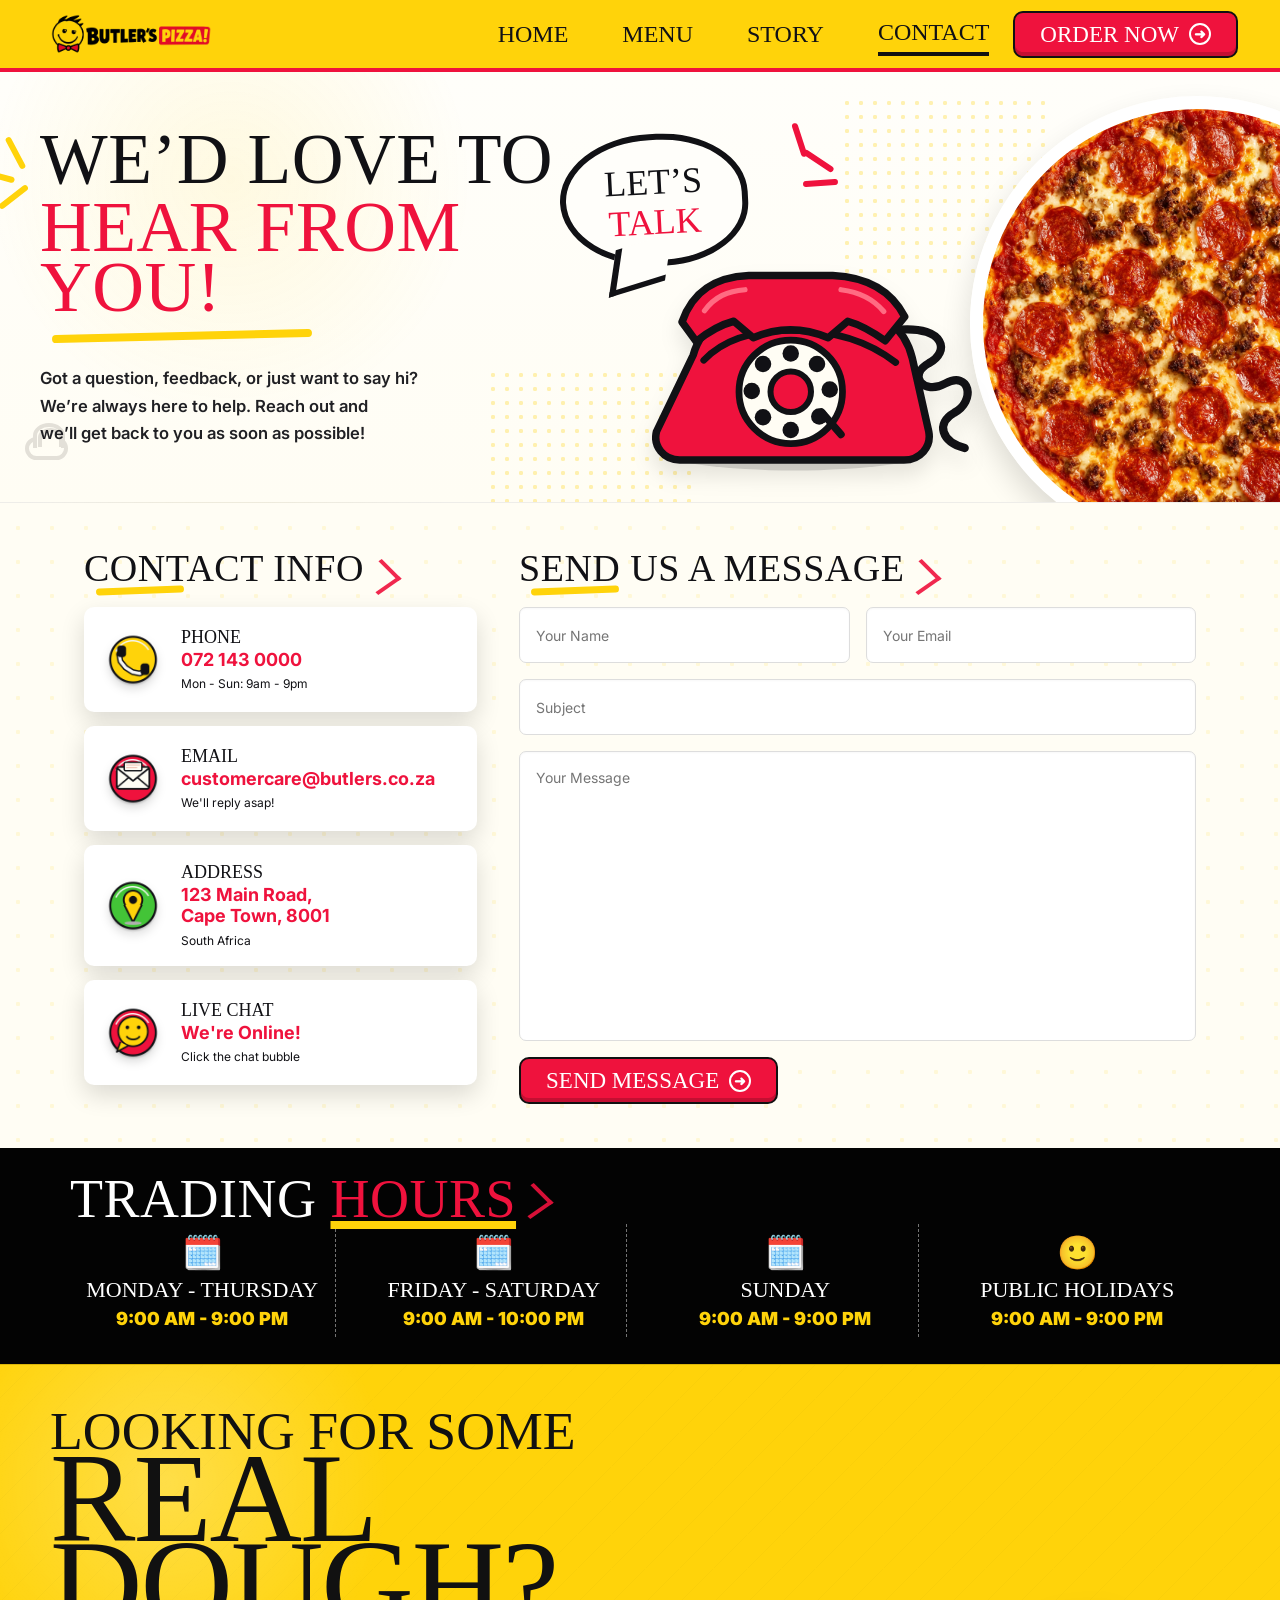
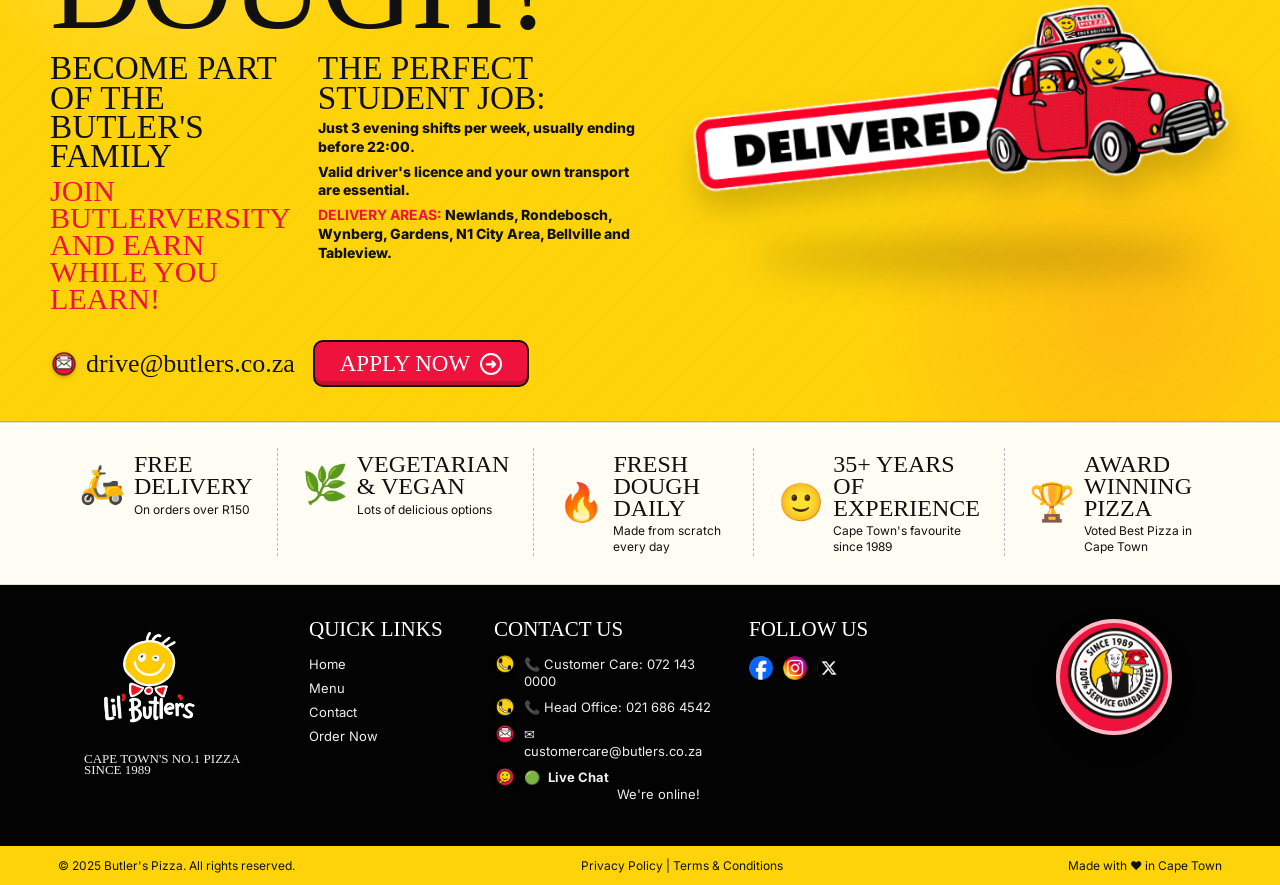
==== commit f4e17605: "Update menu icons, branch cards, footer badge and order page" ====
--- a/contact.html
+++ b/contact.html
@@ -15,7 +15,7 @@
 <body class="contact-page">
 <header class="site-header">
 <a class="brand" href="index.html">
-<img alt="Butler's Pizza" src="assets/Main-Logo.png"/>
+<img alt="Butler's Pizza" src="assets/main-logo.png"/>
 </a>
 <nav class="main-nav">
 <a class="" href="index.html">
@@ -214,7 +214,7 @@
 </div>
 </div>
 <div class="recruitment-actions">
-<a class="recruitment-email" href="mailto:drive@butlers.co.za"><img alt="" aria-hidden="true" class="inline-contact-icon" src="assets/icons/email.png"/>drive@butlers.co.za</a>
+<a class="recruitment-email" href="mailto:drive@butlers.co.za"><img alt="" aria-hidden="true" class="inline-contact-icon" src="assets/email.png"/>drive@butlers.co.za</a>
 <a class="btn red recruitment-apply" href="https://mail.google.com/mail/?view=cm&amp;fs=1&amp;to=drive@butlers.co.za&amp;su=Butler%27s%20Pizza%20Driver%20Application" rel="noopener noreferrer" target="_blank">Apply Now <span class="circle-icon">➜</span></a>
 </div>
 </div>
@@ -294,7 +294,7 @@
 <footer class="site-footer">
 <div class="footer-inner">
 <div class="footer-logo">
-<img src="assets/logo-butlers-trim.png">
+<img src="assets/logo-lil-butlers1.png">
 <p>
       Cape Town's No.1 Pizza
       <br>
@@ -347,11 +347,11 @@
 <div class="socials"><a aria-label="Facebook" href="https://www.facebook.com/butlerspizzaOG" rel="noopener noreferrer" target="_blank"><img alt="Facebook" src="assets/facebook.png"/></a><a aria-label="Instagram" href="https://www.instagram.com/butlerspizzaog?utm_source=ig_web_button_share_sheet&amp;igsh=ZDNlZDc0MzIxNw==" rel="noopener noreferrer" target="_blank"><img alt="Instagram" src="assets/instagram.png"/></a><a aria-label="X" href="https://x.com/ButlersPizzaSA?s=20" rel="noopener noreferrer" target="_blank"><img alt="X" src="assets/x.png"/></a></div>
 <p>
 </p></div>
-<a class="floating-order" href="order-now.html">
-     Order
-     <br>
-     Now
-    </br></a>
+<a class="floating-order" href="order-now.html" aria-label="Order now">
+    <img
+        src="assets/service-guarantee.png"
+        alt="Butler's Pizza service guarantee">
+</a>
 </div>
 <div class="legal">
 <span>
--- a/styles.css
+++ b/styles.css
@@ -1031,17 +1031,31 @@
 }
 
 .floating-order {
-    width:116px;
-    height:116px;
-    background:var(--red);
-    border:5px solid #ffb9c4;
-    border-radius:50%;
-    display:grid;
-    place-items:center;
-    text-align:center;
-    font:25px/.85 var(--display);
-    text-transform:uppercase;
-    box-shadow:var(--shadow)
+    width: 116px;
+    height: 116px;
+    padding: 5px;
+    display: grid;
+    place-items: center;
+    overflow: hidden;
+
+    background: #ef123d;
+    border: 4px solid #ffb9c4;
+    border-radius: 50%;
+    box-shadow: var(--shadow);
+    transition: transform 0.2s ease;
+}
+
+.floating-order img {
+    width: 100%;
+    height: 100%;
+    display: block;
+    object-fit: cover;
+    border-radius: 50%;
+    transform: scale(1.16);
+}
+
+.floating-order:hover {
+    transform: translateY(-4px) scale(1.05);
 }
 
 .legal {
@@ -1243,7 +1257,8 @@
     .floating-order {
         width:90px;
         height:90px;
-        font-size:20px
+        font-size:20px;
+        display: flex;
     }
 }
 
@@ -8457,3 +8472,255 @@
         grid-template-columns: 1fr;
     }
 }
+
+
+/* =========================================================
+   BRANCH LOCATION CARDS — ILLUSTRATED MOCKUP REDESIGN
+   ========================================================= */
+
+.locations-section {
+    max-width: 1320px;
+    padding-top: 44px;
+    padding-bottom: 52px;
+}
+
+.locations-section .section-head {
+    margin-bottom: 28px;
+}
+
+.locations-section .section-title {
+    font-size: clamp(38px, 4vw, 58px);
+}
+
+.locations-subtitle {
+    max-width: 620px;
+    margin-top: 12px;
+    color: #333;
+    font-size: 15px;
+    font-weight: 700;
+    line-height: 1.45;
+}
+
+.delivery-map-layout {
+    grid-template-columns: minmax(0, 1.45fr) minmax(340px, .88fr);
+    gap: 30px;
+    align-items: stretch;
+}
+
+.locations-section .locations {
+    grid-template-columns: repeat(3, minmax(0, 1fr));
+    gap: 18px;
+}
+
+.locations-section .loc-card {
+    min-height: 322px;
+    padding: 0 14px 16px;
+    overflow: hidden;
+    display: flex;
+    flex-direction: column;
+    border: 1px solid #e7e0d5;
+    border-radius: 16px;
+    background: #fff;
+    box-shadow: 0 14px 28px rgba(0,0,0,.12);
+    transition: transform .22s ease, box-shadow .22s ease, outline-color .22s ease;
+}
+
+.locations-section .loc-card:hover {
+    transform: translateY(-6px);
+    box-shadow: 0 20px 36px rgba(0,0,0,.17);
+}
+
+.locations-section .loc-card::before {
+    display: none;
+}
+
+.branch-card-visual {
+    height: 154px;
+    margin: 0 -14px 9px;
+    overflow: hidden;
+    border-bottom: 1px solid #eee6d9;
+    background:
+        radial-gradient(circle at 20% 20%, rgba(255,211,10,.18), transparent 30%),
+        #eef9fd;
+}
+
+.branch-card-visual img {
+    width: 100%;
+    height: 100%;
+    display: block;
+    object-fit: cover;
+}
+
+.locations-section .loc-card h3 {
+    margin: 4px 0 2px;
+    font: 25px/.95 var(--display);
+    text-transform: uppercase;
+}
+
+.locations-section .loc-card > p {
+    margin: 4px 0 10px;
+    color: #15952e;
+    font-size: 12px;
+    font-weight: 900;
+}
+
+.locations-section .delivery-only {
+    margin: 0 auto 13px;
+    padding: 6px 12px;
+    background: #fff0ad;
+    border: 1px solid rgba(0,0,0,.07);
+    border-radius: 999px;
+    font-size: 10px;
+    font-weight: 900;
+}
+
+.locations-section .loc-actions {
+    margin-top: auto;
+    gap: 9px;
+}
+
+.locations-section .loc-actions a {
+    min-height: 38px;
+    display: grid;
+    place-items: center;
+    border: 1px solid rgba(0,0,0,.08);
+    border-radius: 7px;
+    font-size: 11px;
+    font-weight: 900;
+    box-shadow: inset 0 -3px rgba(0,0,0,.08);
+}
+
+.locations-section .loc-actions a:first-child {
+    background: #f0f0f0;
+}
+
+.locations-section .loc-actions a:last-child {
+    background: var(--red);
+    color: #fff;
+}
+
+.locations-section .loc-actions a:hover {
+    transform: translateY(-2px);
+}
+
+.delivery-panel {
+    min-height: 662px;
+    border-radius: 17px;
+    border-width: 4px;
+    box-shadow: 0 18px 34px rgba(0,0,0,.18);
+}
+
+.delivery-panel h3 {
+    font-size: clamp(42px, 4vw, 62px);
+}
+
+.delivery-panel p {
+    font-size: 15px;
+}
+
+.branch-search {
+    max-width: 470px;
+}
+
+.delivery-route {
+    margin-top: 22px;
+}
+
+.delivery-route img {
+    width: 145px;
+}
+
+.branch-tags span {
+    padding: 8px 13px;
+}
+
+@media (max-width: 1050px) {
+    .delivery-map-layout {
+        grid-template-columns: 1fr;
+    }
+
+    .delivery-panel {
+        min-height: 480px;
+    }
+}
+
+@media (max-width: 760px) {
+    .locations-section .locations {
+        grid-template-columns: repeat(2, minmax(0, 1fr));
+    }
+}
+
+@media (max-width: 520px) {
+    .locations-section {
+        padding-left: 16px;
+        padding-right: 16px;
+    }
+
+    .locations-section .locations {
+        grid-template-columns: 1fr;
+    }
+
+    .branch-card-visual {
+        height: 176px;
+    }
+
+    .delivery-panel {
+        min-height: 520px;
+    }
+}
+
+
+/* =========================================================
+   MENU CATEGORY PNG ICONS
+   Replaces the previous inline SVG/emoji-style icons.
+   ========================================================= */
+
+.menu-tabs .tab-icon {
+    width: 64px;
+    height: 64px;
+    padding: 0;
+    overflow: hidden;
+    border: 3px solid #fff;
+    border-radius: 50%;
+    background: transparent;
+    box-shadow: 0 5px 12px rgba(0,0,0,.22);
+}
+
+.menu-tabs .menu-category-icon {
+    width: 100%;
+    height: 100%;
+    display: block;
+    object-fit: cover;
+    border-radius: 50%;
+    pointer-events: none;
+    user-select: none;
+}
+
+.menu-tabs .tab-item {
+    min-width: 82px;
+}
+
+.menu-tabs .tab-item:hover .tab-icon,
+.menu-tabs .tab-item:focus-visible .tab-icon {
+    transform: translateY(-3px) scale(1.04);
+    box-shadow: 0 8px 18px rgba(0,0,0,.28);
+}
+
+.menu-tabs .tab-item.active .tab-icon {
+    outline: 3px solid var(--yellow);
+    outline-offset: 3px;
+}
+
+@media (max-width: 900px) {
+    .menu-tabs .tab-icon {
+        width: 58px;
+        height: 58px;
+    }
+}
+
+@media (max-width: 560px) {
+    .menu-tabs .tab-icon {
+        width: 54px;
+        height: 54px;
+    }
+}
